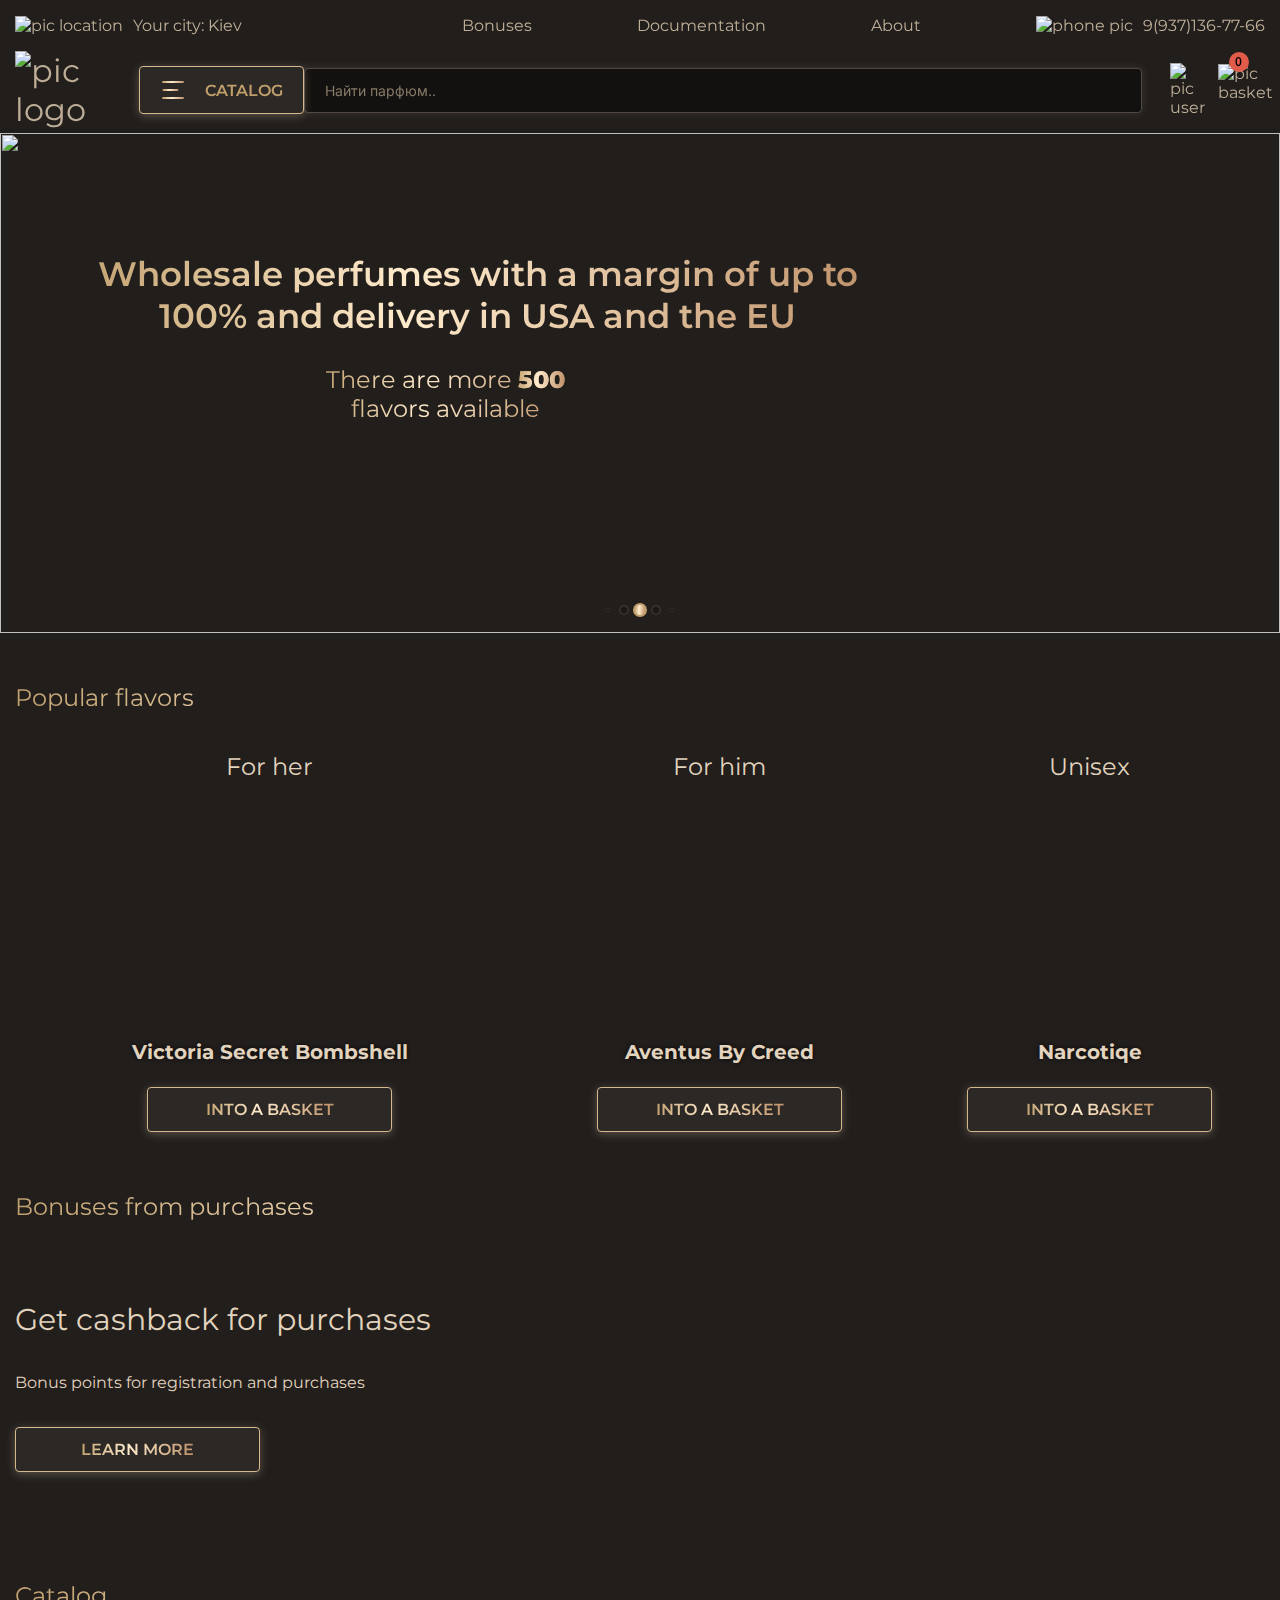
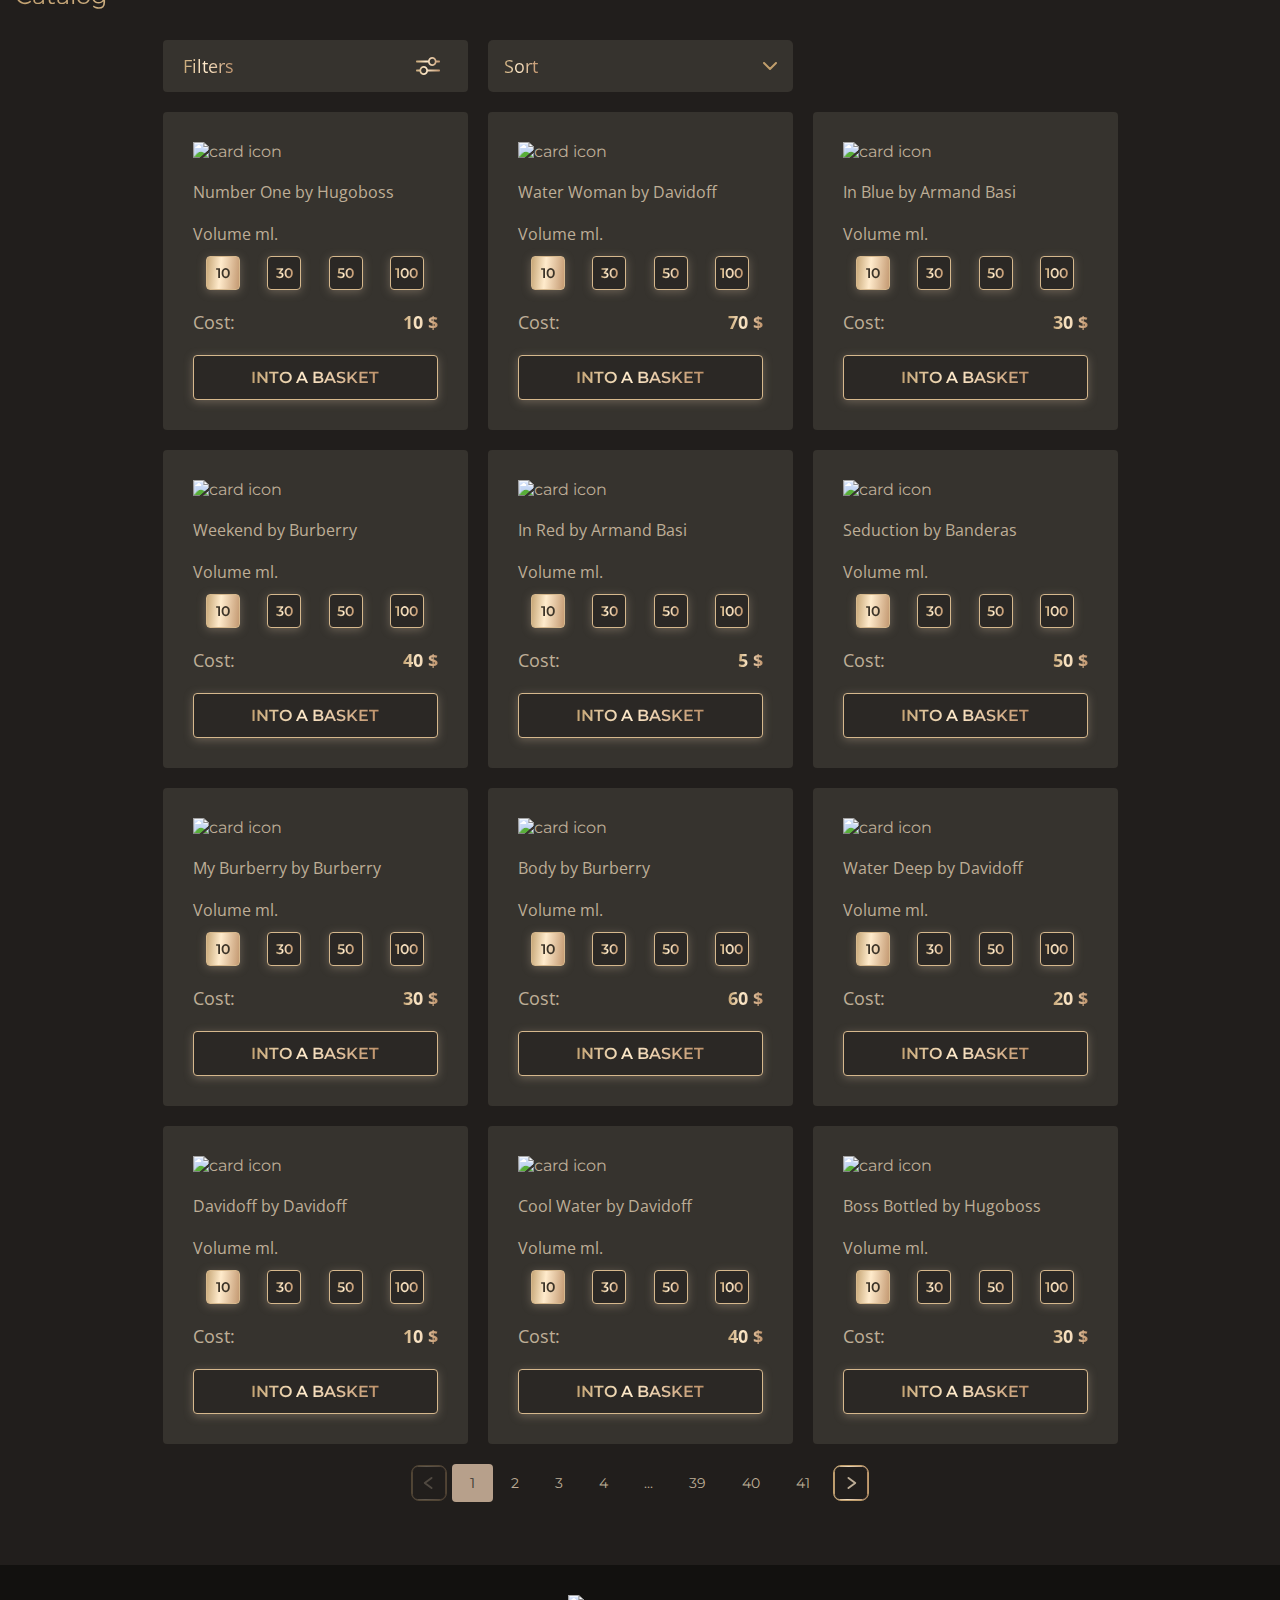
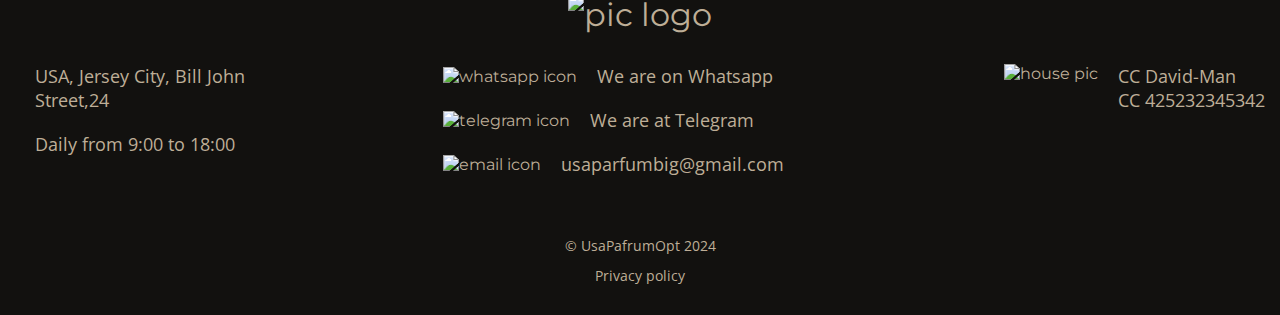
==== index.html @ f2234e5d "Add Files" ====
<!DOCTYPE html>
<html lang="en">

<head>
  <meta charset="UTF-8" />
  <meta http-equiv="X-UA-Compatible" content="IE=edge" />
  <meta name="viewport" content="width=device-width, initial-scale=1.0" />
  <title>Main page</title>
  <link rel="preload"
    href="https://fonts.googleapis.com/css2?family=Montserrat:wght@400;600;700&family=Open+Sans:wght@400;700&display=swap"
    as="style">
  <link rel="preload" href="https://fonts.googleapis.com/css2?family=Inter&display=swap" as="style">

  <link rel="stylesheet" href="./css/main.css" />
  <link rel="stylesheet" href="./css/swiper-bundle.min.css">
  <link rel="stylesheet" href="./css/nouislider.min.css">


</head>

<body>
  <header class="header">
    <div class="container">
      <div class="header__top">
        <div class="header__top-city">
          <img src="./img/icons/mouse-pointer.svg" alt="pic location" class="header__top-city-img">
          <a class="header__top-city" href="#!">
            Your city: Kiev
          </a>
        </div>
        <nav class="nav">
          <ul class="nav__list">
            <li class="nav__list-item">
              <a href="./../bonus-page.html" class="nav__list-link">
                Bonuses
              </a>
            </li>
            <li class="nav__list-item">
              <a href="./../documentation-page.html" class="nav__list-link">
                Documentation
              </a>
            </li>
            <li class="nav__list-item">
              <a href="./../aboutus-page.html" class="nav__list-link">
                About
              </a>
            </li>
          </ul>
        </nav>
        <div class="header__top-phone">
          <img class="header__top-phone-img" src="./img/icons/phone-call.svg" alt="phone pic">
          <a class="header__top-phone-number" href="tel:9(937)136-77-66">
            9(937)136-77-66
          </a>
        </div>
      </div>
      <div class="header__form">

        <button class="mobile-form-btn">
          <img class="mobile-form-btn__img" src="./img/icons/search.svg" alt="">
        </button>
        <div class="header__form-logo">
          <a href="./main-page.html"><img id="headerLogo" class="logo" src="./img/icons/logo.png" alt="pic logo"></a>
        </div>


        <div class="header__form-catalog">

          <button id="btn-catalog" class="header__form-catalog-btn catalog-hover">
            <svg class="header__form-catalog-img" width="24" height="24" viewBox="0 0 24 24" fill="none"
              xmlns="http://www.w3.org/2000/svg">
              <path d="M2 4H22" stroke="url(#paint0_linear_2148_169)" stroke-width="2" stroke-linecap="round" />
              <path d="M2.5 12H16.5" stroke="url(#paint1_linear_2148_169)" stroke-width="2" stroke-linecap="round" />
              <path d="M2 20H22" stroke="url(#paint2_linear_2148_169)" stroke-width="2" stroke-linecap="round" />
              <defs>
                <linearGradient id="paint0_linear_2148_169" x1="1.46399" y1="4.15774" x2="13.8773" y2="14.4721"
                  gradientUnits="userSpaceOnUse">
                  <stop class="stop-color1" stop-color="#C09E6C" />
                  <stop class="stop-color2" offset="0.426246" stop-color="#FFEBCC" />
                  <stop class="stop-color3" offset="1" stop-color="#BF936B" />
                </linearGradient>
                <linearGradient id="paint1_linear_2148_169" x1="2.12479" y1="12.1577" x2="13.1003" y2="18.5415"
                  gradientUnits="userSpaceOnUse">
                  <stop class="stop-color1" stop-color="#C09E6C" />
                  <stop class="stop-color2" offset="0.426246" stop-color="#FFEBCC" />
                  <stop class="stop-color3" offset="1" stop-color="#BF936B" />
                </linearGradient>
                <linearGradient id="paint2_linear_2148_169" x1="1.46399" y1="20.1577" x2="13.8773" y2="30.4721"
                  gradientUnits="userSpaceOnUse">
                  <stop class="stop-color1" stop-color="#C09E6C" />
                  <stop class="stop-color2" offset="0.426246" stop-color="#FFEBCC" />
                  <stop class="stop-color3" offset="1" stop-color="#BF936B" />
                </linearGradient>
              </defs>
            </svg>

            <span class="header__form-catalog-text">
              CATALOG
            </span>
          </button>


          <ul class="header__form-catalog-item">
            <li class="header__form-catalog-list">
              <a class="header__form-catalog-link" href="#!">
                Men's
              </a>
            </li>
            <li class="header__form-catalog-list">
              <a class="header__form-catalog-link" href="#!">
                Female
              </a>
            </li>
            <li class="header__form-catalog-list">
              <a class="header__form-catalog-link" href="#!">
                Unisex
              </a>
            </li>
          </ul>


        </div>

        <div class="header__form-search">
          <form class="form">
            <input class="form-input" type="text" placeholder="Найти парфюм..">
            <button class="form-btn">
              <img class="form-btn__img" src="./img/icons/search.svg" alt="">
            </button>
          </form>
        </div>

        <div class="header__form-block-user">
          <a id="userLogo" href="./registration-page.html">
            <img src="./img/icons/user.svg" alt="pic user" class="header__form-user-img">
          </a>

          <div class="wrapper-basket">
            <a href="./basket-page.html">
              <img src="./img/icons/basket.svg" alt="pic basket" class="header__form-basket-img">
              <span id="countStaff" class="count-basket">0</span>
            </a>

          </div>
          <div class="show-message">The product is added to the cart</div>
        </div>
      </div>
    </div>
  </header>
  <div class="mobile-header__top">

    <div class="mobile-header__top-header">
      <button class="mobile-header__top-close">
        <img src="./img/icons/feedback-x.svg" alt="">
      </button>
      <img class="mobile-header__top-logo" src="./img/icons/mobile-logo.png" alt="">
    </div>

    <ul class="mobile-header__form-catalog">
      <li class="mobile-header__form-catalog-list">
        <a class="mobile-header__form-catalog-link" href="#!">
          Men's
        </a>
      </li>
      <li class="mobile-header__form-catalog-list">
        <a class="mobile-header__form-catalog-link" href="#!">
          Female
        </a>
      </li>
      <li class="mobile-header__form-catalog-list">
        <a class="mobile-header__form-catalog-link" href="#!">
          Unisex
        </a>
      </li>
    </ul>



    <div class="mobile-header__top-city">
      <img src="./img/icons/mouse-pointer.svg" alt="pic location" class="mobile-header__top-city-img">
      <a class="mobile-header__top-city" href="#!">
        Your city: Kiev
      </a>
    </div>

    <div class="mobile-header__top-phone">
      <img class="mobile-header__top-phone-img" src="./img/icons/phone-call.svg" alt="phone pic">
      <a class="mobile-header__top-phone-number" href="tel:9(937)136-77-66">
        9(937)136-77-66
      </a>
    </div>

    <nav class="mobile-nav">
      <ul class="mobile-nav__list">
        <li class="mobile-nav__list-item">
          <a href="./bonus-page.html" class="mobile-nav__list-link">
            Bonuses
          </a>
        </li>
        <li class="mobile-nav__list-item">
          <a href="./documentation-page.html" class="mobile-nav__list-link">
            Documentation
          </a>
        </li>
        <li class="mobile-nav__list-item">
          <a href="./aboutus-page.html" class="mobile-nav__list-link">
            About
          </a>
        </li>
      </ul>
    </nav>

  </div>
  <main>
    <div class="swiper swiper1">
      <div class="swiper-wrapper">
        <div class="swiper-slide">
          <img src="./img/header-slider/1.webp" alt="">
          <h1 class="swiper-title">
            Wholesale perfumes with a margin of up to 100% and delivery in USA and the EU
          </h1>
          <p class="swiper-text">
            There are more <span>500</span> flavors available
          </p>
        </div>
        <div class="swiper-slide">
          <img src="./img/header-slider/2.webp" alt="">
          <h1 class="swiper-title">
            Wholesale perfumes with a margin of up to 100% and delivery in USA and the EU
          </h1>
          <p class="swiper-text">
            There are more <span>500</span> flavors available
          </p>
        </div>
        <div class="swiper-slide">
          <img src="./img/header-slider/5.webp" alt="">
          <h1 class="swiper-title">
            Wholesale perfumes with a margin of up to 100% and delivery in USA and the EU
          </h1>
          <p class="swiper-text">
            There are more <span>500</span> flavors available
          </p>
        </div>
        <div class="swiper-slide">
          <img src="./img/header-slider/4.webp" alt="">
          <h1 class="swiper-title-right">
            Wholesale perfumes with a margin of up to 100% and delivery in USA and the EU
          </h1>
          <p class="swiper-text-right ">
            There are more <span>500</span> flavors available
          </p>
        </div>
        <div class="swiper-slide">
          <img src="./img/header-slider/3.webp" alt="">
          <h1 class="swiper-title-right">
            Wholesale perfumes with a margin of up to 100% and delivery in USA and the EU
          </h1>
          <p class="swiper-text-right ">
            There are more <span>500</span> flavors available
          </p>
        </div>
      </div>

      <div class="swiper-pagination"></div>

    </div>
    <section class="popular">
      <div class="container">
        <div class="popular-title">
          <h2 class="title">Popular flavors</h2>
        </div>
        <div class="popular__block">

          <div class="popular__block-item victoria">
            <div class="popular__block-info">
              <span class="popular__block-info-forwho">
                For her
              </span>
              <p class="popular__block-info-brand">Victoria Secret Bombshell</p>
              <button class="btn popular__block-info-btn">
                <span>into a basket</span>
              </button>
            </div>
          </div>


          <div class="popular__block-item aventus ">
            <div class="popular__block-info">
              <span class="popular__block-info-forwho">
                For him
              </span>
              <p class="popular__block-info-brand">Aventus By Creed</p>
              <button class="btn popular__block-info-btn">
                <span>into a basket</span>
              </button>
            </div>
          </div>


          <div class="popular__block-item narcotiqe">
            <div class="popular__block-info">
              <span class="popular__block-info-forwho">
                Unisex
              </span>
              <p class="popular__block-info-brand">Narcotiqe</p>
              <button class="btn popular__block-info-btn">
                <span>into a basket</span>
              </button>
            </div>
          </div>

        </div>

      </div>
    </section>
    <section class="bonus">
      <div class="container">
        <div class="bonus-title">
          <h2 class="title">Bonuses from purchases</h2>
        </div>
      </div>
      <div class="bonus__block">
        <div class="container">
          <p class="bonus__block-сashback">Get cashback for purchases</p>
          <span class="bonus__block-scores">Bonus points for registration and purchases</span>
          <a href="./bonus-page.html" class="btn bonus__block-btn">
            <span>Learn more</span>
          </a>

        </div>
      </div>
    </section>
    <section class="catalog">
      <div class="container">
        <div class="catalog-title">
          <h2 class="title">
            Catalog
          </h2>
        </div>
        <div class="catalog__settings">

          <div class="catalog__form ">
            <div class="catalog__settings-filter">
              <span>Filters</span>
              <svg width="40" height="40" viewBox="0 0 40 40" fill="none" xmlns="http://www.w3.org/2000/svg">
                <path fill-rule="evenodd" clip-rule="evenodd"
                  d="M24.2857 11C22.2226 11 20.4869 12.5534 20.0874 14.6H8.85714C8.62981 14.6 8.4118 14.6948 8.25105 14.8636C8.09031 15.0324 8 15.2613 8 15.5C8 15.7387 8.09031 15.9676 8.25105 16.1364C8.4118 16.3052 8.62981 16.4 8.85714 16.4H20.0874C20.4869 18.4475 22.2217 20 24.2857 20C26.3497 20 28.0846 18.4475 28.484 16.4H31.1429C31.3702 16.4 31.5882 16.3052 31.7489 16.1364C31.9097 15.9676 32 15.7387 32 15.5C32 15.2613 31.9097 15.0324 31.7489 14.8636C31.5882 14.6948 31.3702 14.6 31.1429 14.6H28.484C28.0846 12.5534 26.3497 11 24.2857 11ZM24.2857 12.8C25.7163 12.8 26.8571 13.9979 26.8571 15.5C26.8571 17.0021 25.7163 18.2 24.2857 18.2C22.8551 18.2 21.7143 17.0021 21.7143 15.5C21.7143 13.9979 22.8551 12.8 24.2857 12.8ZM15.7143 20C13.6511 20 11.9154 21.5534 11.516 23.6H8.85714C8.62981 23.6 8.4118 23.6948 8.25105 23.8636C8.09031 24.0324 8 24.2613 8 24.5C8 24.7387 8.09031 24.9676 8.25105 25.1364C8.4118 25.3052 8.62981 25.4 8.85714 25.4H11.516C11.9154 27.4475 13.6503 29 15.7143 29C17.7783 29 19.5131 27.4475 19.9126 25.4H31.1429C31.3702 25.4 31.5882 25.3052 31.7489 25.1364C31.9097 24.9676 32 24.7387 32 24.5C32 24.2613 31.9097 24.0324 31.7489 23.8636C31.5882 23.6948 31.3702 23.6 31.1429 23.6H19.9126C19.5131 21.5534 17.7783 20 15.7143 20ZM15.7143 21.8C17.1449 21.8 18.2857 22.9979 18.2857 24.5C18.2857 26.0021 17.1449 27.2 15.7143 27.2C14.2837 27.2 13.1429 26.0021 13.1429 24.5C13.1429 22.9979 14.2837 21.8 15.7143 21.8Z"
                  fill="url(#paint0_linear_45_7072)" />
                <defs>
                  <linearGradient id="paint0_linear_45_7072" x1="7.35678" y1="13.8393" x2="32.4601" y2="15.2299"
                    gradientUnits="userSpaceOnUse">
                    <stop class="stop1" stop-color="#C09E6C" />
                    <stop class="stop2" offset="0.426246" stop-color="#FFEBCC" />
                    <stop class="stop3" offset="1" stop-color="#BF936B" />
                  </linearGradient>
                </defs>
              </svg>

            </div>
            <div class="catalog__block none">

              <div class="brend__catalog">

                <div class="brend__catalog-form">

                  <div class="brend__catalog-form-block">
                    <span class="brend__catalog-form-block-title">Brand</span>
                    <svg class="brend__catalog-form-block--img2 " xmlns="http://www.w3.org/2000/svg" width="40"
                      height="40" viewBox="0 0 40 40" fill="none">
                      <path d="M14 17L20 23L26 17" stroke="#BEAE97" stroke-width="2" stroke-linecap="round"
                        stroke-linejoin="round" />
                    </svg>
                  </div>

                  <form class="select2 none" data-state="">
                    <div class="select__title2 " data-default="Option 0">
                      <span class="select__title-span2 ">All brands</span>
                      <svg class="select__title-img2 " xmlns="http://www.w3.org/2000/svg" width="40" height="40"
                        viewBox="0 0 40 40" fill="none">
                        <path d="M14 17L20 23L26 17" stroke="#BEAE97" stroke-width="2" stroke-linecap="round"
                          stroke-linejoin="round" />
                      </svg>
                    </div>
                    <div class="select__content2">

                      <div class="select__content2-search none">
                        <input type="text">

                        <button>
                          <svg xmlns="http://www.w3.org/2000/svg" width="25" height="24" viewBox="0 0 25 24"
                            fill="none">
                            <path
                              d="M11.6557 19C16.074 19 19.6557 15.4183 19.6557 11C19.6557 6.58172 16.074 3 11.6557 3C7.23745 3 3.65573 6.58172 3.65573 11C3.65573 15.4183 7.23745 19 11.6557 19Z"
                              stroke="url(#paint0_linear_2297_8914)" stroke-width="2" stroke-linecap="round"
                              stroke-linejoin="round" />
                            <path d="M21.6557 21L17.3557 16.7" stroke="url(#paint1_linear_2297_8914)" stroke-width="2"
                              stroke-linecap="round" stroke-linejoin="round" />
                            <defs>
                              <linearGradient id="paint0_linear_2297_8914" x1="3.22692" y1="5.52381" x2="19.9849"
                                y2="6.22003" gradientUnits="userSpaceOnUse">
                                <stop stop-color="#C09E6C" />
                                <stop offset="0.426246" stop-color="#FFEBCC" />
                                <stop offset="1" stop-color="#BF936B" />
                              </linearGradient>
                              <linearGradient id="paint1_linear_2297_8914" x1="17.2405" y1="17.3782" x2="21.7442"
                                y2="17.5653" gradientUnits="userSpaceOnUse">
                                <stop stop-color="#C09E6C" />
                                <stop offset="0.426246" stop-color="#FFEBCC" />
                                <stop offset="1" stop-color="#BF936B" />
                              </linearGradient>
                            </defs>
                          </svg>
                        </button>
                      </div>



                      <input id="single2Select" class="select__input2" type="radio" name="allbrands" />
                      <label for="single2Select" class="select__label2">
                        <span>All</span>
                      </label>

                      <input id="single2Select0" class="select__input2" type="radio" name="allbrands" />
                      <label for="single2Select0" class="select__label2">
                        <span>All brands</span>
                      </label>

                      <input id="single2Select1" class="select__input2" type="radio" name="armandbasi" />
                      <label for="single2Select1" class="select__label2"><span>Armand Basi</span></label>


                      <input id="single2Select2" class="select__input2" type="radio" name="banderas" />
                      <label for="single2Select2" class="select__label2"><span>Antonio Banderas</span></label>

                      <input id="single2Select3" class="select__input2" type="radio" name="burberry" />
                      <label for="single2Select3" class="select__label2"><span>Burberry</span></label>

                      <input id="single2Select4" class="select__input2" type="radio" name="davidoff" />
                      <label for="single2Select4" class="select__label2"><span>Davidoff</span></label>

                      <input id="single2Select5" class="select__input2" type="radio" name="hugoboss" />
                      <label for="single2Select5" class="select__label2"><span>Hugoboss</span></label>

                      <input id="single2Select6" class="select__input2" type="radio" name="trussardi" />
                      <label for="single2Select6" class="select__label2"><span>Trussardi</span></label>
                    </div>
                  </form>
                </div>


              </div>

              <div class="cost__catalog">
                <div class="cost__catalog-btn">
                  <span>Cost</span>
                  <svg class="cost__catalog-img" xmlns="http://www.w3.org/2000/svg" width="40" height="40"
                    viewBox="0 0 40 40" fill="none">
                    <path d="M14 17L20 23L26 17" stroke="#BEAE97" stroke-width="2" stroke-linecap="round"
                      stroke-linejoin="round" />
                  </svg>
                </div>

                <form class="cost__catalog-form none">
                  <div id="sliderFilter"></div>
                  <div class="cost__catalog-form-num">
                    <span> 0 $</span>
                    <span>100 $</span>
                  </div>
                </form>

              </div>

              <div class="gender__catalog">
                <div class="gender__catalog-btn">
                  <span>Gender</span>
                  <svg class="gender__catalog-img" xmlns="http://www.w3.org/2000/svg" width="40" height="40"
                    viewBox="0 0 40 40" fill="none">
                    <path d="M14 17L20 23L26 17" stroke="#BEAE97" stroke-width="2" stroke-linecap="round"
                      stroke-linejoin="round" />
                  </svg>
                </div>

                <div class="gender__catalog-choise none">
                  <div class="gender__catalog-block">
                    <label class="gender__catalog-block-label">
                      <input type="checkbox" id="woman" name="gender">
                      <div class="gender-checkbox"></div>
                    </label>
                    <span>Women's (4)</span>
                  </div>
                  <div class="gender__catalog-block">
                    <label class="gender__catalog-block-label">
                      <input type="checkbox" id="man" name="gender">
                      <div class="gender-checkbox"></div>
                    </label>
                    <span>Men's (6)</span>
                  </div>
                  <div class="gender__catalog-block">
                    <label class="gender__catalog-block-label">
                      <input type="checkbox" id="unisex" name="gender">
                      <div class="gender-checkbox"></div>
                    </label>
                    <span>Unisex (10)</span>
                  </div>
                </div>




              </div>


              <div class="note__catalog">

                <div class="note__catalog-form">

                  <div class="note__catalog-form-block">
                    <span class="note__catalog-form-block-title">Notes</span>
                    <svg class="note__catalog-form-block--img2 " xmlns="http://www.w3.org/2000/svg" width="40"
                      height="40" viewBox="0 0 40 40" fill="none">
                      <path d="M14 17L20 23L26 17" stroke="#BEAE97" stroke-width="2" stroke-linecap="round"
                        stroke-linejoin="round" />
                    </svg>
                  </div>

                  <form class="select3 none" data-state="">
                    <div class="select__title3 " data-default="Option 0">
                      <span class="select__title-span3 ">All Notes</span>
                      <svg class="select__title-img3 " xmlns="http://www.w3.org/2000/svg" width="40" height="40"
                        viewBox="0 0 40 40" fill="none">
                        <path d="M14 17L20 23L26 17" stroke="#BEAE97" stroke-width="2" stroke-linecap="round"
                          stroke-linejoin="round" />
                      </svg>
                    </div>
                    <div class="select__content3">

                      <div class="select__content3-search none">
                        <input type="text">

                        <button>
                          <svg xmlns="http://www.w3.org/2000/svg" width="25" height="24" viewBox="0 0 25 24"
                            fill="none">
                            <path
                              d="M11.6557 19C16.074 19 19.6557 15.4183 19.6557 11C19.6557 6.58172 16.074 3 11.6557 3C7.23745 3 3.65573 6.58172 3.65573 11C3.65573 15.4183 7.23745 19 11.6557 19Z"
                              stroke="url(#paint0_linear_2297_8914)" stroke-width="2" stroke-linecap="round"
                              stroke-linejoin="round" />
                            <path d="M21.6557 21L17.3557 16.7" stroke="url(#paint1_linear_2297_8914)" stroke-width="2"
                              stroke-linecap="round" stroke-linejoin="round" />
                            <defs>
                              <linearGradient id="paint0_linear_2297_8914" x1="3.22692" y1="5.52381" x2="19.9849"
                                y2="6.22003" gradientUnits="userSpaceOnUse">
                                <stop stop-color="#C09E6C" />
                                <stop offset="0.426246" stop-color="#FFEBCC" />
                                <stop offset="1" stop-color="#BF936B" />
                              </linearGradient>
                              <linearGradient id="paint1_linear_2297_8914" x1="17.2405" y1="17.3782" x2="21.7442"
                                y2="17.5653" gradientUnits="userSpaceOnUse">
                                <stop stop-color="#C09E6C" />
                                <stop offset="0.426246" stop-color="#FFEBCC" />
                                <stop offset="1" stop-color="#BF936B" />
                              </linearGradient>
                            </defs>
                          </svg>
                        </button>
                      </div>



                      <input id="single3Select" class="select__input3" type="radio" name="allnotes" />
                      <label for="single3Select" class="select__label3">
                        <span>All notes</span>
                      </label>

                      <input id="single3Select0" class="select__input3" type="radio" name="allnotes" />
                      <label for="single3Select0" class="select__label3">
                        <span>All notes</span>
                      </label>

                      <input id="single3Select1" class="select__input3" type="radio" name="woman" />
                      <label for="single3Select1" class="select__label3"><span>Woman</span></label>


                      <input id="single3Select2" class="select__input3" type="radio" name="flowers" />
                      <label for="single3Select2" class="select__label3"><span>Flowers</span></label>

                      <input id="single3Select3" class="select__input3" type="radio" name="water" />
                      <label for="single3Select3" class="select__label3"><span>Water</span></label>

                      <input id="single3Select4" class="select__input3" type="radio" name="land" />
                      <label for="single3Select4" class="select__label3"><span>Land</span></label>

                      <input id="single3Select5" class="select__input3" type="radio" name="fruits" />
                      <label for="single3Select5" class="select__label3"><span>Fruits</span></label>
                    </div>
                  </form>
                </div>


              </div>


              <button id="resetBtn" class="catalog__btn-close">
                <span>Reset</span>
                <svg xmlns="http://www.w3.org/2000/svg" width="40" height="40" viewBox="0 0 40 40" fill="none">
                  <path d="M26 14L14 26" stroke="#776C5B" stroke-width="2" stroke-linecap="round"
                    stroke-linejoin="round" />
                  <path d="M14 14L26 26" stroke="#776C5B" stroke-width="2" stroke-linecap="round"
                    stroke-linejoin="round" />
                </svg>
              </button>

            </div>

          </div>


          <div class="select__form">
            <form class="select" data-state="">
              <div class="select__title " data-default="Option 0">
                <span class="select__title-span ">Sort</span>
                <svg class="select__title-img " width="14" height="8" viewBox="0 0 14 8" fill="none"
                  xmlns="http://www.w3.org/2000/svg">
                  <path d="M1 1L7 7L13 1" stroke="#BEAE97" stroke-width="2" stroke-linecap="round"
                    stroke-linejoin="round" />
                </svg>
              </div>
              <div class="select__content">
                <input id="singleSelect0" class="select__input" type="radio" name="singleSelect" />
                <label for="singleSelect0" class="select__label">
                  <span>By popularity</span>
                </label>

                <input id="singleSelect1" class="select__input" type="radio" name="popular" />
                <label for="singleSelect1" class="select__label"><span>By popularity</span></label>


                <input id="singleSelect2" class="select__input" type="radio" name="raiting" />
                <label for="singleSelect2" class="select__label"><span>By rating</span></label>

                <input id="singleSelect3" class="select__input" type="radio" name="fromlast" />
                <label for="singleSelect3" class="select__label"><span>Sorting from the last one</span></label>

                <input id="singleSelect4" class="select__input" type="radio" name="descending" />
                <label for="singleSelect4" class="select__label"><span>Price in descending order</span></label>

                <input id="singleSelect5" class="select__input" type="radio" name="ascending" />
                <label for="singleSelect5" class="select__label"><span>Price is in ascending order</span></label>


              </div>
            </form>
          </div>

          <div class="setting-hid" style="width: 305px;"></div>

        </div>

        <div class="catalog__card ">

        </div>

        <div class="catalog__pagination ">

          <a href="#!" class="catalog__pagination-arrow arrow-left">
            <svg class="catalog__pagination-arrow-left" xmlns="http://www.w3.org/2000/svg" width="36" height="36"
              viewBox="0 0 36 36" fill="none">
              <rect x="0.5" y="0.5" width="35" height="35" rx="5.5" fill="#211E1C" />
              <rect x="0.5" y="0.5" width="35" height="35" rx="5.5" stroke="url(#paint0_linear_13_4356)" />
              <path d="M20.7 12.6L13.5 18L20.7 23.4" stroke="#BEAE97" stroke-width="2" stroke-linecap="round"
                stroke-linejoin="round" />
              <defs>
                <linearGradient id="paint0_linear_13_4356" x1="-0.964824" y1="5.67857" x2="36.7406" y2="7.24506"
                  gradientUnits="userSpaceOnUse">
                  <stop stop-color="#C09E6C" />
                  <stop offset="0.426246" stop-color="#FFEBCC" />
                  <stop offset="1" stop-color="#BF936B" />
                </linearGradient>
              </defs>
            </svg>
          </a>

          <a class="catalog__pagination-link pagination-arrow-active" href="#!"> <span>1</span></a>
          <a class="catalog__pagination-link" href="#!"> <span>2</span></a>
          <a class="catalog__pagination-link" href="#!"> <span>3</span></a>
          <a class="catalog__pagination-link hid-pag" href="#!"> <span>4</span></a>
          <a class="catalog__pagination-link" href="#!"> <span>...</span></a>
          <a class="catalog__pagination-link" href="#!"> <span>39</span></a>
          <a class="catalog__pagination-link hid-pag" href="#!"> <span>40</span></a>
          <a class="catalog__pagination-link hid-pag" href="#!"> <span>41</span></a>

          <a href="#!" class="catalog__pagination-arrow arrow-right">
            <svg class="catalog__pagination-arrow-right" xmlns="http://www.w3.org/2000/svg" width="36" height="36"
              viewBox="0 0 36 36" fill="none">
              <rect x="0.5" y="0.5" width="35" height="35" rx="5.5" fill="#211E1C" />
              <rect x="0.5" y="0.5" width="35" height="35" rx="5.5" stroke="url(#paint0_linear_13_4346)" />
              <path d="M15.3 12.6L22.5 18L15.3 23.4" stroke="#BEAE97" stroke-width="2" stroke-linecap="round"
                stroke-linejoin="round" />
              <defs>
                <linearGradient id="paint0_linear_13_4346" x1="-0.964824" y1="5.67857" x2="36.7406" y2="7.24506"
                  gradientUnits="userSpaceOnUse">
                  <stop stop-color="#C09E6C" />
                  <stop offset="0.426246" stop-color="#FFEBCC" />
                  <stop offset="1" stop-color="#BF936B" />
                </linearGradient>
              </defs>
            </svg>

          </a>


        </div>

      </div>
    </section>
  </main>
  <footer class="footer">
    <div class="container">
      <div class="footer__logo">
        <img class="logo" src="./img/icons/logo.png" alt="pic logo">
      </div>

      <div class="footer__inner">
        <div class="footer__info">
          <div class="footer__info-address">
            <img src="./img/icons/location.svg" alt="" class="footer__info-address-img">
            <span class="footer__info-address-text">
              USA, Jersey City, Bill John Street,24 <br>
            </span>
          </div>
          <div class="footer__info-schedule">
            <img src="./img/icons/schedule.svg" alt="" class="footer__info-schedule-img">
            <span class="footer__info-schedule-text">Daily from 9:00 to 18:00</span>
          </div>
        </div>

        <ul class="footer__social">
          <li class="footer__social-item">
            <img src="./img/icons/whatsapp.svg" alt="whatsapp icon" class="footer__social-item-img">
            <a class="footer__social-item-link" href="#!">We are on Whatsapp</a>
          </li>

          <li class="footer__social-item">
            <img src="./img/icons/telegram.svg" alt="telegram icon" class="footer__social-item-img">
            <a class="footer__social-item-link" href="#!">We are at Telegram</a>
          </li>


          <li class="footer__social-item">
            <img src="./img/icons/email.svg" alt="email icon" class="footer__social-item-img">
            <a href="mailto:parfumpomotivam@gmail.com" class="footer__social-item-link">usaparfumbig@gmail.com</a>
          </li>

        </ul>

        <div class="footer__shop">
          <img src="./img/icons/house.svg" alt="house pic" class="footer__shop-img">
          <div class="footer__shop-info">
            <span class="footer__shop-info-text">CC David-Man</span>
            <span class="footer__shop-info-text">СС 425232345342</span>
          </div>
        </div>
      </div>

      <div class="footer__privacy">
        <span class="footer__privacy-text">© UsaPafrumOpt 2024</span>
        <a class="footer__privacy-text" href="#!">Privacy policy</a>
      </div>

    </div>
  </footer>
  <div class="overlay"></div>
  <script type="module" src="./js/modules/swiper.js"></script>
  <script type="module" src="./js/modules/userOnline.js"></script>
  <script type="module" src="./js/modules/catalog-hover.js"></script>
  <script type="module" src="./js/modules/random-cards.js"></script>
  <script type="module" src="./js/modules/filter.js"></script>
  <script type="module" src="./js/modules/filter-brand-common.js"></script>
  <script type="module" src="./js/modules/filter-brend.js"></script>
  <script type="module" src="./js/modules/filter-note-common.js"></script>
  <script type="module" src="./js/modules/filter-note.js"></script>
  <script type="module" src="./js/modules/select.js"></script>
  <script type="module" src="./js/modules/gender-catalog.js"></script>
  <script type="module" src="./js/modules/cost-catalog.js"></script>
  <script type="module" src="./js/modules/count-basket.js"></script>

</body>

</html>
---- css/main.css ----
@charset "UTF-8";
/* Base */
/* Reset and base styles  */
@import url("https://fonts.googleapis.com/css2?family=Montserrat:wght@400;600;700&family=Open+Sans:wght@400;700&display=swap");
@import url("https://fonts.googleapis.com/css2?family=Inter&display=swap");


* {
  padding: 0px;
  margin: 0px;
  border: none;
}

*,
*::before,
*::after {
  box-sizing: border-box;
}

/* Links */
a,
a:link,
a:visited {
  text-decoration: none;
}

a:hover {
  text-decoration: none;
}

/* Common */
aside,
nav,
footer,
header,
section,
main {
  display: block;
}

h1,
h2,
h3,
h4,
h5,
h6,
p {
  font-size: inherit;
  font-weight: inherit;
}

ul,
ul li {
  list-style: none;
}

img {
  vertical-align: top;
}

img,
svg {
  height: auto;
}

address {
  font-style: normal;
}

/* Form */
input,
textarea,
button,
select {
  font-family: inherit;
  font-size: inherit;
  color: inherit;
  background-color: transparent;
}

input::-ms-clear {
  display: none;
}

button,
input[type=submit] {
  display: inline-block;
  box-shadow: none;
  background-color: transparent;
  background: none;
  cursor: pointer;
}

input:focus,
input:active,
button:focus,
button:active {
  outline: none;
}

button::-moz-focus-inner {
  padding: 0;
  border: 0;
}

label {
  cursor: pointer;
}

legend {
  display: block;
}

:root {
  --container-width: 1310px;
  --container-padding: 15px;
  --font-main: "Montserrat", sans-serif;
  --font-accent: "Open Sans", serif;
  --page-bg: #211E1C;
  --text-color: #BEAE97;
  --accent: #E1D3BD;
  --card-bg: #36332E;
  --laptop-size: 1199px;
  --tablet-size: 959px;
  --mobile-size: 599px;
}

.dark {
  --page-bg: #252526;
}

html {
  scroll-behavior: smooth;
}

body {
  background-color: var(--page-bg);
  color: var(--text-color);
  font-family: var(--font-main);
}

a {
  color: var(--text-color);
}

.title {
  font-family: var(--font-main);
  font-size: 24px;
  font-weight: 400;
  line-height: normal;
  background: linear-gradient(92deg, #C09E6C -1.94%, #FFEBCC 40.99%, #BF936B 98.79%);
  background-clip: text;
  -webkit-background-clip: text;
  -webkit-text-fill-color: transparent;
}

@media screen and (max-width: 480px) {
  .title {
    font-size: 22px;
    text-align: center;
  }
}

.title-page {
  font-family: var(--font-main);
  font-size: 30px;
  font-style: normal;
  font-weight: 400;
  line-height: normal;
  background: linear-gradient(92deg, #C09E6C -1.94%, #FFEBCC 40.99%, #BF936B 98.79%);
  background-clip: text;
  -webkit-background-clip: text;
  -webkit-text-fill-color: transparent;
}

@media screen and (max-width: 480px) {
  .title-page {
    font-size: 22px;
  }
}

.block__title {
  margin-bottom: 10px;
  margin-top: 50px;
}

@media screen and (max-width: 1024px) {
  .block__title {
    margin-top: 30px;
  }
}

.breadcrumbs {
  color: var(---text-color);
  font-size: 14px;
  line-height: normal;
  margin-bottom: 23px;
}

@media screen and (max-width: 480px) {
  .breadcrumbs {
    font-size: 12px;
  }
}

@media screen and (max-width: 768px) {
  .breadcrumbs {
    margin-bottom: 20px;
  }
}

@media screen and (max-width: 480px) {
  .breadcrumbs {
    margin-bottom: 30px;
  }
}

.container-breadcrumbs {
  margin-top: 132px !important;
  width: 100%;
}

@media screen and (max-width: 700px) {
  .container-breadcrumbs {
    margin-top: 80px !important;
  }
}

.breadcrumbs-current {
  color: #7A7364;
}

.breadcrumbs-slash {
  padding-right: 10px;
  padding-left: 10px;
}

.btn {
  display: flex;
  padding: 12px 20px;
  justify-content: center;
  align-items: center;
  gap: 10px;
  width: 245px;
  border-radius: 4px;
  border: 1px solid #D6B88D;
  background: #2B2825;
  box-shadow: 0px 2px 10px 0px rgba(184, 164, 142, 0.4);
  position: relative;
  z-index: 999;
  transition: all 0.5s ease-in;
}

.btn::before {
  content: "";
  display: block;
  opacity: 0;
  position: absolute;
  top: 0;
  left: 0;
  width: 100%;
  height: 100%;
  background: linear-gradient(95deg, #C09E6C -5.68%, #FFEBCC 41.36%, #BF936B 104.69%);
  transition: opacity 0.5s ease-in-out;
  z-index: -1000;
}

.btn:hover::before {
  transition: opacity 0.5s ease-in-out;
  opacity: 1;
}

.btn span {
  text-align: center;
  font-size: 16px;
  font-weight: 600 !important;
  text-transform: uppercase;
  background: var(--gradient, linear-gradient(92deg, #C09E6C -1.94%, #FFEBCC 40.99%, #BF936B 98.79%));
  background-clip: text;
  -webkit-background-clip: text;
  -webkit-text-fill-color: transparent;
}

.btn:hover span {
  transition: opacity 0.5s ease-in-out;
  background: #3C3428;
  background-clip: text;
  -webkit-background-clip: text;
  -webkit-text-fill-color: transparent;
}

.rotate180 {
  transform: rotate(180deg);
}

.overlay {
  position: fixed;
  z-index: 1001 !important;
  top: 0;
  left: 0;
  right: 0;
  bottom: 0;
  width: 100%;
  height: 100%;
  background-color: #000000;
  opacity: 0;
  pointer-events: none;
}

.overlay-active {
  opacity: 0.5;
  pointer-events: all;
}

.overlay-card {
  position: fixed;
  z-index: 999 !important;
  top: 0;
  left: 0;
  right: 0;
  bottom: 0;
  width: 100%;
  height: 100%;
  background-color: #000000;
  opacity: 0;
  pointer-events: none;
}

.overlay-card-active {
  opacity: 0.5;
  pointer-events: all;
}

.overlay-reg {
  position: fixed;
  z-index: 999 !important;
  top: 0;
  left: 0;
  right: 0;
  bottom: 0;
  width: 100%;
  height: 100%;
  background-color: #000000;
  opacity: 0;
  pointer-events: none;
}

.overlay-reg-active {
  opacity: 0.5;
  pointer-events: all;
}

.account-active {
  background-color: #37332F;
  border-radius: 4px;
}

.none {
  display: none !important;
}

.visually-hidden {
  position: absolute;
  width: 1px;
  height: 1px;
  margin: -1px;
  border: 0;
  padding: 0;
  white-space: nowrap;
  clip-path: inset(100%);
  clip: rect(0 0 0 0);
  overflow: hidden;
}

.no-scroll {
  overflow-y: hidden;
}

.container {
  padding: 0 var(--container-padding);
  max-width: var(--container-width);
  margin: 0 auto;
}

html,
body {
  min-height: 100vh;
  display: flex;
  flex-direction: column;
}

.footer {
  margin-top: auto;
}

/* Blocks */
.aboutus {
  padding: 0px 0 50px;
  color: var(---text-color);
  font-family: var(--font-main);
  font-size: 18px;
  font-weight: 400;
}

.aboutus__info {
  line-height: 140%;
  margin-bottom: 50px;
  max-width: 1060px;
}

.aboutus__descrnote {
  position: relative;
}

.aboutus__descrnote::before {
  content: "";
  position: absolute;
  top: 20%;
  right: 39%;
  width: 200px;
  height: 200px;
  background-image: url("./../img/aboutus/1.png");
}

.aboutus__descrnote::after {
  content: "";
  position: absolute;
  bottom: -3%;
  right: 0%;
  width: 400px;
  height: 400px;
  background-image: url("./../img/aboutus/2.png");
}

.aboutus__descrnote-text {
  margin-bottom: 35px;
}

.aboutus__descrnote-item {
  display: flex;
  flex-direction: column;
  gap: 20px;
  margin-bottom: 50px;
}

.aboutus__descrnote-block {
  display: flex;
  align-items: center;
  gap: 20px;
}

.aboutus__descrnote-block-dot {
  width: 14px;
  height: 14px;
  border-radius: 4px;
  background: linear-gradient(92deg, #C09E6C -1.94%, #FFEBCC 40.99%, #BF936B 98.79%);
}

@media screen and (max-width: 345px) {
  .aboutus__descrnote-block-dot {
    display: none;
  }
}

.aboutus__descrnote-block-text {
  display: block;
  max-width: 527px;
}

@media screen and (max-width: 768px) {
  .aboutus__descrnote-block-text {
    width: 475px;
  }
}

@media screen and (max-width: 480px) {
  .aboutus__descrnote-block-text {
    width: 406px;
  }
}

@media screen and (max-width: 425px) {
  .aboutus__descrnote-block-text {
    width: 315px;
  }
}

.aboutus__goal {
  max-width: 1060px;
}

.account {
  padding: 23px 0 50px;
}

.account__inner {
  display: flex;
  justify-content: space-between;
  position: relative;
}

@media screen and (max-width: 975px) {
  .account__inner {
    flex-direction: column;
    gap: 40px;
  }
}

.account__authorization,
.account__registration {
  max-width: 522px;
  width: 100%;
}

@media screen and (max-width: 1024px) {

  .account__authorization,
  .account__registration {
    max-width: 460px;
  }
}

@media screen and (max-width: 975px) {

  .account__authorization,
  .account__registration {
    max-width: 100%;
  }
}

.account__authorization-enter,
.account__registration-enter {
  margin-bottom: 30px;
}

.account__authorization-form-email,
.account__registration-form-email,
.account__registration-form-pass {
  display: block;
  margin-bottom: 20px;
}

.account__authorization-form-pass {
  display: block;
}

.account__authorization-form-email span,
.account__authorization-form-pass span,
.account__registration-form-email span,
.account__registration-form-pass span {
  display: block;
  color: var(--text-color);
  font-family: var(--font-main);
  font-size: 16px;
  font-style: normal;
  font-weight: 400;
  line-height: normal;
  margin-bottom: 4px;
}

.account__authorization-form-pass span {
  color: #CFC3B2;
}

.account__authorization-form-email input,
.account__authorization-form-pass input,
.account__registration-form-email input,
.account__registration-form-pass input {
  max-width: 460px;
  width: 100%;
  height: 54px;
  padding: 16px 14px;
  border-radius: 4px;
  border: 1px solid #565147;
  color: var(--text-color);
  font-family: var(--font-main);
  font-size: 18px;
  font-style: normal;
  font-weight: 400;
  line-height: normal;
}

@media screen and (max-width: 975px) {

  .account__authorization-form-email input,
  .account__authorization-form-pass input,
  .account__registration-form-email input,
  .account__registration-form-pass input {
    max-width: unset;
  }
}

.account__authorization-form-pass input {
  margin-bottom: 30px;
}

.account__authorization-form-notrobot,
.account__registration-form-notrobot {
  max-width: 340px;
  width: 100%;
  padding: 40px;
  margin-bottom: 30px;
  display: flex;
  align-items: center;
  gap: 10px;
  background: var(--card-bg);
}

.notrobot-checkbox {
  width: 24px;
  height: 24px;
  background-color: #1C1C1C;
  order: -1;
  border: 1px solid #C09E6C;
  border-radius: 5px;
  position: relative;
}

.account__authorization-form-notrobot input,
.account__registration-form-notrobot input {
  display: none;
}

.account__authorization-form-notrobot-label input:checked+div::after,
.account__registration-form-notrobot-label input:checked+div::after {
  display: block;
}

.account__authorization-form-notrobot-label,
.account__registration-form-notrobot-label {
  display: flex;
  align-items: center;
}

.notrobot-checkbox::after {
  content: "✔";
  display: none;
  position: absolute;
  text-align: center;
  width: 100%;
  height: 100%;
  background: linear-gradient(95deg, #C09E6C -5.68%, #FFEBCC 41.36%, #BF936B 104.69%);
  border-radius: 4px;
  color: black;
}

.account__authorization-form-rememberme input,
.account__registration-form-rememberme input {
  display: none;
}

.account__authorization-form-rememberme,
.account__registration-form-rememberme {
  display: flex;
  align-items: center;
  gap: 10px;
  margin-bottom: 30px;
}

.account__authorization-btn {
  margin-bottom: 30px;
}

@media screen and (max-width: 480px) {
  .account__authorization-btn {
    width: 100%;
  }
}

@media screen and (max-width: 480px) {
  .account__registration-btn {
    width: 100%;
  }
}

.account__registration-scores {
  color: var(--text-color);
  font-family: var(--font-main);
  font-size: 16px;
  margin-bottom: 20px;
}

.account__registration-block {
  margin-bottom: 20px;
}

.account__registration-block-name {
  margin-bottom: 17px;
}

.account__registration-gender {
  display: flex;
  gap: 20px;
}

.woman-checkbox,
.man-checkbox {
  width: 24px;
  height: 24px;
  background-color: #1C1C1C;
  order: -1;
  border: 1px solid #C09E6C;
  border-radius: 50%;
  position: relative;
}

.woman-checkbox::after,
.man-checkbox::after {
  content: "";
  display: none;
  position: absolute;
  text-align: center;
  width: 24px;
  height: 24px;
  background-image: url("./../../img/icons/elipse-dot.svg");
  top: 50%;
  left: 50%;
  transform: translate(-50%, -50%);
  border-radius: 50%;
  color: black;
}

.account__registration-gender-woman,
.account__registration-gender-man {
  display: flex;
  align-items: center;
  gap: 10px;
}

.account__registration-gender-woman input,
.account__registration-gender-man input {
  display: none;
}

.account__registration-gender-woman-label input:checked+div::after,
.account__registration-gender-man-label input:checked+div::after {
  display: block;
}

.account__registration-gender-woman-label,
.account__registration-gender-man-label {
  display: flex;
  align-items: center;
}

.module-reg {
  padding: 62px 70px;
  position: fixed;
  top: 30%;
  right: 0;
  left: 0;
  bottom: 0;
  width: 565px;
  height: 250px;
  margin: 0 auto;
  display: flex;
  flex-direction: column;
  align-items: center;
  background-color: #36332E;
  z-index: 1000;
  border-radius: 8px;
}

@media screen and (max-width: 768px) {
  .module-reg {
    max-width: 577px;
  }
}

@media screen and (max-width: 700px) {
  .module-reg {
    max-width: 477px;
  }
}

@media screen and (max-width: 565px) {
  .module-reg {
    max-width: 400px;
    height: 254px;
  }
}

@media screen and (max-width: 480px) {
  .module-reg {
    max-width: 320px;
    height: 231px;
    padding: 39px 58px;
  }
}

@media screen and (max-width: 345px) {
  .module-reg {
    max-width: 285px;
    height: 231px;
    padding: 41px 42px;
  }
}

.module-reg-text {
  margin-bottom: 50px;
  font-family: var(--font-main);
  font-weight: 700;
  font-size: 24px;
  line-height: 31.2px;
  background: var(--gradient, linear-gradient(92deg, #C09E6C -1.94%, #FFEBCC 40.99%, #BF936B 98.79%));
  background-clip: text;
  -webkit-background-clip: text;
  -webkit-text-fill-color: transparent;
  width: 425px;
}

@media screen and (max-width: 565px) {
  .module-reg-text {
    font-size: 18px;
    text-align: center;
  }
}

@media screen and (max-width: 480px) {
  .module-reg-text {
    width: 100%;
    margin-bottom: 25px;
  }
}

.module-reg button {
  width: 250px;
}

.module-reg-active {
  display: none;
}

.basket__card-inner {
  display: flex;
  align-items: center;
  gap: 45px;
  padding: 20px 0;
}

@media screen and (max-width: 565px) {
  .basket__card-inner {
    gap: 20px;
  }
}

@media screen and (max-width: 480px) {
  .basket__card-inner {
    gap: 10px;
  }
}

.basket__card-img {
  width: 80px;
  height: 80px;
  object-fit: cover;
}

@media screen and (max-width: 345px) {
  .basket__card-checkbox {
    display: none;
  }
}

.basket__card-checkbox input {
  display: none;
}

.basket__card-checkbox-label input:checked+div::after {
  display: block;
}

.basket-card-checkbox {
  width: 24px;
  height: 24px;
  background-color: #1C1C1C;
  order: -1;
  border: 1px solid #C09E6C;
  border-radius: 5px;
  position: relative;
}

@media screen and (max-width: 480px) {
  .basket-card-checkbox {
    width: 14px;
    height: 14px;
  }
}

.basket-card-checkbox::after {
  content: "✔";
  display: none;
  position: absolute;
  text-align: center;
  width: 100%;
  height: 100%;
  background: linear-gradient(95deg, #C09E6C -5.68%, #FFEBCC 41.36%, #BF936B 104.69%);
  border-radius: 4px;
  color: black;
}

.basket__card-info {
  display: flex;
  flex-direction: column;
  gap: 30px;
  width: 454px;
}

@media screen and (max-width: 480px) {
  .basket__card-info {
    font-size: 14px;
    gap: 6px;
  }
}

@media screen and (max-width: 425px) {
  .basket__card-info {
    font-size: 10px;
  }
}

.basket__card-info-btn {
  display: flex;
  align-items: center;
  gap: 6px;
  margin-right: auto;
}

.basket__card-price {
  width: 73px;
  text-align: center;
}

@media screen and (max-width: 425px) {
  .basket__card-price {
    font-size: 10px;
  }
}

.basket {
  padding-bottom: 50px;
}

.basket__inner {
  width: 100%;
  max-width: 955px;
}

.basket__scores {
  display: flex;
  max-width: 955px;
  width: 100%;
  padding: 30px;
  flex-direction: column;
  align-items: flex-start;
  gap: 20px;
  border-radius: 4px;
  background: var(--card-bg);
  box-shadow: 0px 0px 10px 0px rgba(160, 149, 133, 0.2);
  margin-bottom: 40px;
}

@media screen and (max-width: 480px) {
  .basket__scores {
    padding: 10px;
  }
}

.basket__scores-info {
  display: flex;
  align-items: center;
  gap: 20px;
}

@media screen and (max-width: 480px) {
  .basket__scores-info {
    gap: 10px;
  }
}

.basket__card-block {
  display: flex;
  flex-direction: column;
  gap: 20px;
  margin-bottom: 50px;
}

.basket__current-block {
  max-width: 630px;
  width: 100%;
  display: flex;
  padding: 30px;
  flex-direction: column;
  gap: 30px;
  border-radius: 4px;
  background: #36332E;
}

@media screen and (max-width: 480px) {
  .basket__current-block {
    padding: 10px;
  }
}

.basket__current-delivery,
.basket__current-discount,
.basket__current-сashback {
  display: flex;
  gap: 80px;
  padding: 10px 0;
  border-bottom: 1px solid #211E1C;
}

@media screen and (max-width: 480px) {

  .basket__current-delivery,
  .basket__current-discount,
  .basket__current-сashback {
    gap: 40px;
  }
}

.basket__current-num {
  font-family: var(--font-main);
  font-size: 24px;
  font-weight: 400;
  line-height: normal;
  background: linear-gradient(92deg, #C09E6C -1.94%, #FFEBCC 40.99%, #BF936B 98.79%);
  background-clip: text;
  -webkit-background-clip: text;
  -webkit-text-fill-color: transparent;
}

@media screen and (max-width: 480px) {
  .basket__current-num {
    font-size: 22px;
  }
}

.basket__current-sum {
  color: var(--text-color);
  font-family: var(--font-accent);
  font-size: 20px;
  font-weight: 700;
  line-height: 140%;
}

.basket__current-delivery-text,
.basket__current-discount-text,
.basket__current-сashback-text {
  width: 72px;
}

.basket__current-delivery-post,
.basket__current-discount-scores,
.basket__current-сashback-scores {
  max-width: 419px;
  width: 100%;
}

.basket__current-info {
  margin: 0 auto;
  display: flex;
  gap: 30px;
}

@media screen and (max-width: 345px) {
  .basket__current-info {
    gap: 5px;
  }
}

.basket__current-forpayment {
  margin: 0 auto;
}

.basket__current-forpayment-text {
  font-family: var(--font-main);
  font-size: 24px;
  font-style: normal;
  font-weight: 400;
  line-height: normal;
  background: linear-gradient(92deg, #C09E6C -1.94%, #FFEBCC 40.99%, #BF936B 98.79%);
  background-clip: text;
  -webkit-background-clip: text;
  -webkit-text-fill-color: transparent;
}

@media screen and (max-width: 480px) {
  .basket__current-forpayment-text {
    font-size: 22px;
  }
}

.basket__current-forpayment-sum {
  color: var(--text-color);
  font-family: var(--font-accent);
  font-size: 20px;
  font-style: normal;
  font-weight: 700;
  line-height: 140%;
}

.basket__current-btn {
  margin: 0 auto;
}

@media screen and (max-width: 480px) {
  .basket__current-btn {
    width: 100%;
  }
}

.basket__empty {
  font-size: 20px;
}

.module-order {
  padding: 62px 70px;
  position: fixed;
  top: 30%;
  right: 0;
  left: 0;
  bottom: 0;
  max-width: 677px;
  width: 100%;
  height: 281px;
  margin: 0 auto;
  display: flex;
  flex-direction: column;
  align-items: center;
  gap: 20px;
  background-color: #36332E;
  z-index: 1000;
  border-radius: 8px;
}

@media screen and (max-width: 768px) {
  .module-order {
    max-width: 577px;
  }
}

@media screen and (max-width: 700px) {
  .module-order {
    max-width: 477px;
  }
}

@media screen and (max-width: 565px) {
  .module-order {
    max-width: 400px;
    height: 254px;
  }
}

@media screen and (max-width: 480px) {
  .module-order {
    max-width: 320px;
    height: 252px;
  }
}

@media screen and (max-width: 425px) {
  .module-order {
    max-width: 300px;
    height: 206px;
    padding: 35px 70px;
  }
}

.module-order-text {
  margin-bottom: 50px;
  font-family: var(--font-main);
  font-weight: 700;
  font-size: 24px;
  line-height: 31.2px;
  background: var(--gradient, linear-gradient(92deg, #C09E6C -1.94%, #FFEBCC 40.99%, #BF936B 98.79%));
  background-clip: text;
  -webkit-background-clip: text;
  -webkit-text-fill-color: transparent;
  width: 425px;
}

.module-order button {
  width: 250px;
}

.module-order-active {
  display: none;
}

.bonus-page {
  padding: 0px 0 50px;
}

.bonus__inner {
  display: flex;
  flex-direction: column;
  gap: 40px;
  color: var(--text-color);
  font-family: Open Sans;
  font-size: 16px;
  font-style: normal;
  font-weight: 400;
  line-height: 140%;
  max-width: 955px;
}

@media screen and (max-width: 480px) {
  .bonus__inner {
    gap: 30px;
  }
}

.bonus__info-text {
  margin-bottom: 10px;
}

.bonus__info-img {
  max-width: 100%;
}

.bonus__info-question {
  margin-bottom: 20px;
}

@media screen and (max-width: 480px) {
  .bonus__info-question {
    margin-bottom: 10px;
  }
}

.bonus__info-text-note {
  margin-bottom: 10px;
}

.bonus__info-note {
  margin-top: 10px;
  display: block;
}

.bonus__info-account-link {
  text-decoration-line: underline !important;
}

.bonus {
  padding-bottom: 50px;
  color: var(--accent);
  font-weight: 400;
  line-height: normal;
}

.bonus-title {
  margin-bottom: 30px;
}

.bonus__block {
  background-image: url("./../img/bonus/bonus-bg.png");
  background-position: center;
  background-size: cover;
  background-repeat: no-repeat;
  height: 280px;
}

.bonus__block-сashback {
  font-size: 30px;
  line-height: normal;
  padding-top: 50px;
}

@media screen and (max-width: 768px) {
  .bonus__block-сashback {
    font-size: 20px;
  }
}

.bonus__block-scores {
  font-size: 16px;
  padding-top: 35px;
  display: block;
}

@media screen and (max-width: 768px) {
  .bonus__block-scores {
    padding-top: 20px;
  }
}

.bonus__block-btn {
  margin-top: 35px;
}

.bonuses__card {
  padding: 20px;
  width: 630px;
  border-radius: 4px;
  background: var(--card-bg);
  display: flex;
  flex-direction: column;
  gap: 16px;
  color: var(--txt, #BEAE97);
  font-family: var(--font-accent);
  font-size: 14px;
  font-weight: 400;
  line-height: 140%;
}

.bonuses__card-date {
  padding: 10px;
  border-radius: 4px;
  background: #12110F;
  font-size: 14px;
  font-weight: 700;
}

.bonuses__card-scores span:nth-child(1),
.bonuses__card-registration span:nth-child(1),
.bonuses__card-time span:nth-child(1) {
  margin-right: 10px;
}

.card-product__feedback-descr {
  overflow: hidden;
}

.card-product__descr-block {
  max-width: 847px;
  margin-bottom: 20px;
  height: 44px;
  transition: all 0.5s;
}

@media screen and (max-width: 700px) {
  .card-product__descr-block {
    margin-bottom: 50px;
  }
}

@media screen and (max-width: 565px) {
  .card-product__descr-block {
    margin-bottom: 60px;
  }
}

@media screen and (max-width: 425px) {
  .card-product__descr-block {
    margin-bottom: 90px;
  }
}

@media screen and (max-width: 345px) {
  .card-product__descr-block {
    margin-bottom: 110px;
  }
}

.card-product__descr-btn,
.card-product__feedback-btn {
  width: 100%;
  justify-content: space-between;
  padding: 10px;
  transform: translateZ(0);
}

.card-product__descr-btn::before,
.card-product__feedback-btn::before {
  padding: 10px;
  width: 100%;
  justify-content: space-between;
  transform: translateZ(0);
}

.card-product__descr-btn span,
.card-product__feedback-btn span {
  color: var(--text-color);
  font-family: var(--font-accent);
  font-size: 16px;
  font-weight: 400;
  line-height: normal;
  text-transform: none;
  background: var(--text-color);
  background-clip: text;
  -webkit-background-clip: text;
  -webkit-text-fill-color: transparent;
}

.card-product__descr-btn path,
.card-product__feedback-btn path {
  transition: all 0.5s;
  stroke: #BEAE97;
  transform: translateZ(0);
}

.card-product__descr-btn:hover path,
.card-product__feedback-btn:hover path {
  stroke: #36332E;
}

.card-product__feedback-text {
  word-wrap: break-word;
}

.card-product__descr-text {
  color: var(--text-color);
  font-family: var(--font-accent);
  font-size: 14px;
  font-style: normal;
  font-weight: 400;
  line-height: 140%;
  margin-top: 10px;
  opacity: 0;
  transition: all 0.7s;
}

.card-product__descr-btn svg,
.card-product__feedback-btn svg {
  transition: all 0.5s;
}

.descr-active {
  height: 107px;
}

.descr-margin {
  margin-bottom: 20px !important;
}

.card-product__feedback-item-block {
  opacity: 0;
  transition: all 0.5s ease-out;
  padding-bottom: 50px;
}

.descr-opacity {
  opacity: 1;
}

.card-product__feedback-block {
  max-width: 847px;
  margin-bottom: 50px;
  max-height: 44px;
  transition: all 0.5s;
}

@media screen and (max-width: 768px) {
  .card-product__feedback-block {
    margin-bottom: 40px;
  }
}

.mb-card {
  margin-bottom: 30px;
}

.card-product__feedback-btn path {
  stroke: #BEAE97;
}

.card-product__feedback-btn:hover path {
  stroke: #36332E;
}

.active-card-page {
  background: linear-gradient(95deg, #C09E6C -5.68%, #FFEBCC 41.36%, #BF936B 104.69%);
}

.active-card-page path {
  stroke: #36332E;
}

.card-product__feedback-btn-do {
  margin-left: auto;
  margin-top: 10px;
  margin-bottom: 10px;
  opacity: 0;
  pointer-events: none;
}

@media screen and (max-width: 425px) {
  .card-product__feedback-btn-do {
    width: 100%;
  }
}

.card-product__feedback-item {
  border-radius: 4px;
  background: var(--card-bg);
  padding: 20px;
  margin-bottom: 10px;
}

.card-product__feedback-data {
  display: flex;
  justify-content: space-between;
}

.card-product__feedback-data-name {
  display: flex;
  flex-direction: column;
  gap: 10px;
  margin-bottom: 16px;
}

.card-new__feedback-photos,
.card-product__feedback-photos {
  margin-top: 16px;
  display: flex;
  justify-content: center;
  gap: 20px;
  overflow: hidden;
}

.card-product__feedback-video {
  margin-top: 16px;
  display: flex;
  justify-content: center;
  gap: 20px;
  overflow: hidden;
}

.card-product__feedback-video-link {
  position: relative;
}

.card-product__feedback-video-link::before {
  content: "";
  top: 0;
  left: 0;
  position: absolute;
  background-image: url("./../../img/card/play.svg");
  width: 66px;
  height: 66px;
  top: 50%;
  left: 50%;
  transform: translate(-50%, -50%);
  max-width: 100%;
  max-height: 100%;
}

.card-product__feedback-more {
  padding-top: 13px;
  display: block;
  margin: 0 auto;
  color: #7A7364;
  text-align: center;
  font-family: Montserrat;
  font-size: 14px;
  font-style: normal;
  font-weight: 400;
  line-height: normal;
}

.feedback {
  padding: 15px;
  position: fixed;
  top: 20%;
  left: 0;
  right: 0;
  z-index: 1000 !important;
  margin: auto;
  bottom: 0;
  width: 320px;
  height: 502px;
  font-size: 16px;
  background: #36332E;
  border-radius: 4px;
}

@media screen and (max-width: 345px) {
  .feedback {
    width: 301px;
    height: 497px;
  }
}

.feedback__header {
  display: flex;
  justify-content: space-between;
}

.feedback__btn-close {
  position: relative;
  bottom: 9px;
  left: 9px;
}

.feedback__btn-do-active {
  opacity: 1;
  pointer-events: all;
}

.feedback__title {
  background: linear-gradient(92deg, #C09E6C -1.94%, #FFEBCC 40.99%, #BF936B 98.79%);
  background-clip: text;
  -webkit-background-clip: text;
  -webkit-text-fill-color: transparent;
  font-weight: 400;
  font-size: 12px;
  line-height: 15px;
  margin-bottom: 10px;
}

.feedback__block {
  background-color: #211E1C;
  font-family: var(--font-main);
  font-weight: 400;
  font-size: 8px;
  line-height: 10px;
  padding: 10px;
  display: flex;
  gap: 10px;
  border-radius: 4px;
}

.feedback__block img {
  align-self: flex-start;
}

.feedback__block-info span {
  padding-bottom: 3px;
  display: inline-block;
}

.feedback__block-info span:last-child {
  padding-bottom: 0px;
}

.feedback-raiting {
  display: flex;
  align-items: center;
  gap: 13px;
  margin-top: 10px;
}

.feedback-raiting span,
.label-rewiew {
  font-family: var(--font-main);
  font-size: 8px;
  font-weight: 400;
  line-height: 10px;
}

.stars-svg {
  cursor: pointer;
}

.rewiew {
  display: flex;
  width: 100%;
  resize: none;
  border-radius: 4px;
  border: 1px solid #565147;
  outline: none;
  padding: 5px 5px;
  font-family: var(--font-main);
  font-size: 8px;
  font-weight: 400;
  height: 84px;
}

.rewiew-img,
.rewiew-vid {
  display: none;
}

.label-rewiew__img,
.label-rewiew__vid {
  display: block;
  width: 65px;
  height: 65px;
  background-image: url("./../../img/card/photo-main.png");
  background-position: center;
  background-repeat: no-repeat;
  background-size: cover;
}

.label-rewiew__vid {
  background-image: url("./../../img/card/vid-main.png");
}

.feedback-block__photos {
  display: flex;
  justify-content: center;
  gap: 10px;
}

.feedback-block__photos img {
  width: 65px;
  height: 65px;
  object-fit: cover;
}

.feedback-photos,
.feedback-video {
  font-family: var(--font-main);
  font-size: 8px;
  font-weight: 400;
  line-height: 10px;
  display: inline-block;
  margin-bottom: 10px;
}

.feedback-block__video {
  display: flex;
  justify-content: center;
  margin-bottom: 10px;
  gap: 10px;
}

.feedback-block__video video {
  width: 65px;
  height: 65px;
}

.hidden-prev {
  display: none;
}

.added-vid {
  width: 65px;
  height: 65px;
  pointer-events: all !important;
}

.new-photos img {
  width: 85px;
  height: 75px;
  object-fit: cover;
}

.full-stars {
  text-align: center;
}

.full-stars .rating-group {
  display: inline-flex;
}

.full-stars input {
  display: none;
}

.full-stars label {
  margin: 0;
  cursor: pointer;
}

.full-stars label svg {
  margin: 1px;
  height: 23px;
  width: 23px;
  fill: #F4CA16;
  transition: fill 0.3s;
}

.full-stars input:checked~label svg {
  fill: #211E1C;
}

.full-stars .rating-group:hover label svg {
  fill: #F4CA16;
}

.full-stars .rating-group input:hover~label svg {
  fill: #211E1C;
}

.small-star {
  width: 18px !important;
  height: 18px;
}

.currpoint {
  pointer-events: none !important;
}

.module-rewiew {
  padding: 31px 35px;
  position: fixed;
  top: 40%;
  right: 0;
  left: 0;
  bottom: 0;
  width: 382px;
  height: 156px;
  margin: 0 auto;
  display: flex;
  flex-direction: column;
  align-items: center;
  background-color: #36332E;
  z-index: 1000;
}

@media screen and (max-width: 425px) {
  .module-rewiew {
    width: 300px;
  }
}

.module-rewiew-text {
  text-align: center;
  margin-bottom: 25px;
  font-family: var(--font-main);
  font-weight: 700;
  font-size: 18px;
  line-height: 15px;
  background: var(--gradient, linear-gradient(92deg, #C09E6C -1.94%, #FFEBCC 40.99%, #BF936B 98.79%));
  background-clip: text;
  -webkit-background-clip: text;
  -webkit-text-fill-color: transparent;
  width: 212px;
}

.module-rewiew-active {
  display: none;
}

#send-rewiev {
  display: flex;
  padding: 6px 10px;
  justify-content: center;
  align-items: center;
  gap: 5px;
  width: 198px;
  border-radius: 4px;
  border: 1px solid #D6B88D;
  background: #2B2825;
  box-shadow: 0px 2px 10px 0px rgba(184, 164, 142, 0.4);
  position: relative;
  z-index: 999;
  transition: all 0.5s ease-in;
  margin: 0 auto;
}

.card__product {
  padding: 0px 0 50px;
}

.card-product {
  display: flex;
  max-width: 847px;
  width: 100%;
  align-items: flex-start;
  gap: 20px;
  border-radius: 4px;
  background: var(--page-bg);
  font-family: var(--font-main);
}

@media screen and (max-width: 620px) {
  .card-product {
    flex-direction: column;
  }
}

.card-product__img {
  width: 413px;
  height: 375px;
  object-fit: cover;
}

@media screen and (max-width: 768px) {
  .card-product__img {
    width: 354px;
    height: 350px;
  }
}

@media screen and (max-width: 620px) {
  .card-product__img {
    margin: 0 auto;
  }
}

@media screen and (max-width: 425px) {
  .card-product__img {
    width: 280px;
    height: 280px;
  }
}

.card-product__info {
  display: flex;
  flex-direction: column;
  max-width: 414px;
  width: 100%;
}

@media screen and (max-width: 620px) {
  .card-product__info {
    margin: 0 auto;
    text-align: center;
  }
}

.card-product__ml-info {
  width: 100%;
}

.card-product__brand {
  display: block;
  margin-bottom: 40px;
  font-family: Montserrat;
  font-size: 24px;
  font-style: normal;
  font-weight: 400;
  line-height: normal;
  background: linear-gradient(92deg, #C09E6C -1.94%, #FFEBCC 40.99%, #BF936B 98.79%);
  background-clip: text;
  -webkit-background-clip: text;
  -webkit-text-fill-color: transparent;
}

@media screen and (max-width: 768px) {
  .card-product__brand {
    margin-bottom: 20px;
    font-size: 20px;
  }
}

.card-product__ml {
  color: var(--txt, #BEAE97);
  font-family: Open Sans;
  font-size: 16px;
  font-style: normal;
  font-weight: 400;
  line-height: 140%;
}

.card-product__block-ml {
  display: flex;
  gap: 20px;
  margin-bottom: 20px;
}

@media screen and (max-width: 620px) {
  .card-product__block-ml {
    justify-content: center;
  }
}

.card-product__block-ml-btn {
  display: flex;
  width: 34px;
  height: 34px;
  padding: 12px 14px;
  justify-content: center;
  align-items: center;
  border-radius: 4px;
  border: 1px solid #D6B88D;
  background: #2B2825;
  box-shadow: 0px 2px 10px 0px rgba(184, 164, 142, 0.4);
  position: relative;
  z-index: 1000;
  transition: all 0.5s ease-in;
}

.card-product__block-ml-btn::before {
  content: "";
  display: block;
  opacity: 0;
  position: absolute;
  top: 0;
  left: 0;
  width: 100%;
  height: 100%;
  background: linear-gradient(95deg, #C09E6C -5.68%, #FFEBCC 41.36%, #BF936B 104.69%);
  transition: opacity 0.5s ease-in-out;
  z-index: -1000;
}

.card-product__block-ml-btn:hover::before {
  transition: opacity 0.5s ease-in-out;
  opacity: 1;
}

.card-product__block-ml-btn span {
  text-align: center;
  font-family: "Montserrat";
  font-size: 14px;
  font-weight: 600;
  line-height: normal;
  text-transform: uppercase;
  background: linear-gradient(92deg, #C09E6C -1.94%, #FFEBCC 40.99%, #BF936B 98.79%);
  background-clip: text;
  -webkit-background-clip: text;
  -webkit-text-fill-color: transparent;
}

.card-product__block-ml-btn:hover span {
  transition: opacity 0.5s ease-in-out;
  background: #3C3428;
  background-clip: text;
  -webkit-background-clip: text;
  -webkit-text-fill-color: transparent;
}

.card-product__count {
  margin-bottom: 20px;
}

.card-product__count-text {
  color: var(--text-color);
  font-family: var(--font-accent);
  font-size: 16px;
  font-weight: 400;
  margin-bottom: 10px;
  display: block;
}

.card-product__input {
  height: 32px;
  width: 56px;
  padding: 10px 16px;
  border-radius: 4px;
  border: 1px solid #565147;
  text-align: center;
}

input::-webkit-outer-spin-button,
input::-webkit-inner-spin-button {
  -webkit-appearance: none;
  margin: 0;
}

.card-product__count-form {
  padding: 6px 10px;
  width: 144px;
  background-color: #2A2624;
  border-radius: 4px;
  display: flex;
  align-items: center;
  gap: 10px;
}

@media screen and (max-width: 620px) {
  .card-product__count-form {
    margin: 0 auto;
  }
}

.card-product__count-form-btn {
  width: 24px;
  height: 24px;
}

.card-product__price-cost {
  color: var(--text-color);
  font-family: var(--font-accent);
  font-size: 16px;
  font-weight: 400;
  margin-bottom: 10px;
  display: block;
}

.card-product__price-num {
  font-family: var(--font-accent);
  font-size: 20px;
  font-style: normal;
  font-weight: 700;
  background: linear-gradient(92deg, #C09E6C -1.94%, #FFEBCC 40.99%, #BF936B 98.79%);
  background-clip: text;
  -webkit-background-clip: text;
  -webkit-text-fill-color: transparent;
  margin-bottom: 20px;
  display: block;
}

.card-product__btn {
  height: 44px;
}

@media screen and (max-width: 620px) {
  .card-product__btn {
    margin: 0 auto;
  }
}

@media screen and (max-width: 425px) {
  .card-product__btn {
    width: 100%;
  }
}

.active-card-page {
  background: linear-gradient(95deg, #C09E6C -5.68%, #FFEBCC 41.36%, #BF936B 104.69%);
}

.active-card-page span {
  background: #3C3428;
  background-clip: text;
  -webkit-background-clip: text;
  -webkit-text-fill-color: transparent;
}

.card-product__slider {
  margin-top: 30px;
  margin-bottom: 50px;
}

.container-slider {
  overflow: hidden;
}

.swiper2 {
  width: 955px;
  height: 100%;
  margin: 0 auto;
  overflow: hidden;
}

.swiper2 .swiper-slide {
  width: 305px;
}

.swiper2 .swiper-slide img {
  display: block;
  width: 100%;
  height: 100%;
  object-fit: cover;
}

.card-product__slider-text {
  font-family: var(--font-main);
  font-size: 24px;
  font-weight: 400;
  line-height: normal;
  background: linear-gradient(92deg, #C09E6C -1.94%, #FFEBCC 40.99%, #BF936B 98.79%);
  background-clip: text;
  -webkit-background-clip: text;
  -webkit-text-fill-color: transparent;
  text-align: center;
}

.card-product__slider-arrows {
  margin-top: 30px;
  display: flex;
  justify-content: center;
  gap: 20px;
  position: relative;
  z-index: 4;
}

.card {
  display: flex;
  width: 305px;
  padding: 30px;
  flex-direction: column;
  align-items: flex-start;
  gap: 20px;
  border-radius: 4px;
  background: var(--card-bg);
  font-family: var(--font-main);
}

.card__ml-info {
  width: 100%;
}

.card__img {
  margin-bottom: 20px;
  width: 244px;
  height: 245px;
  object-fit: cover;
}

.card__brand,
.card__ml {
  color: var(--text-color);
  font-family: var(--font-accent);
  font-size: 16px;
  font-style: normal;
  font-weight: 400;
  line-height: 140%;
}

.card__ml {
  padding-bottom: 10px;
  display: block;
}

.card__brand {
  display: block;
}

.card__block-ml {
  display: flex;
  justify-content: space-around;
}

.card__block-ml-btn {
  display: flex;
  width: 34px;
  height: 34px;
  padding: 12px 14px;
  justify-content: center;
  align-items: center;
  border-radius: 4px;
  border: 1px solid #D6B88D;
  background: #2B2825;
  box-shadow: 0px 2px 10px 0px rgba(184, 164, 142, 0.4);
  position: relative;
  z-index: 1000;
  transition: all 0.5s ease-in;
}

.card__block-ml-btn::before {
  content: "";
  display: block;
  opacity: 0;
  position: absolute;
  top: 0;
  left: 0;
  width: 100%;
  height: 100%;
  background: linear-gradient(95deg, #C09E6C -5.68%, #FFEBCC 41.36%, #BF936B 104.69%);
  transition: opacity 0.5s ease-in-out;
  z-index: -1000;
}

.card__block-ml-btn:hover::before {
  transition: opacity 0.5s ease-in-out;
  opacity: 1;
}

.card__block-ml-btn span {
  text-align: center;
  font-family: "Montserrat";
  font-size: 14px;
  font-weight: 600;
  line-height: normal;
  text-transform: uppercase;
  background: linear-gradient(92deg, #C09E6C -1.94%, #FFEBCC 40.99%, #BF936B 98.79%);
  background-clip: text;
  -webkit-background-clip: text;
  -webkit-text-fill-color: transparent;
}

.card__block-ml-btn:hover span {
  transition: opacity 0.5s ease-in-out;
  background: #3C3428;
  background-clip: text;
  -webkit-background-clip: text;
  -webkit-text-fill-color: transparent;
}

.card__price {
  display: flex;
  justify-content: space-between;
  width: 100%;
}

.card__price-cost {
  color: var(--text-color);
  font-family: var(--font-accent);
  font-size: 18px;
  font-weight: 400;
  line-height: 140%;
}

.card__price-num {
  font-family: var(--font-accent);
  font-size: 18px;
  font-style: normal;
  font-weight: 700;
  line-height: 140%;
  background: linear-gradient(92deg, #C09E6C -1.94%, #FFEBCC 40.99%, #BF936B 98.79%);
  background-clip: text;
  -webkit-background-clip: text;
  -webkit-text-fill-color: transparent;
}

.active-card-page {
  background: linear-gradient(95deg, #C09E6C -5.68%, #FFEBCC 41.36%, #BF936B 104.69%);
}

.active-card-page span {
  background: #3C3428;
  background-clip: text;
  -webkit-background-clip: text;
  -webkit-text-fill-color: transparent;
}

.catalog__block {
  margin-top: 20px;
  display: flex;
  flex-direction: column;
  gap: 20px;
}

.brend__catalog-form-block,
.note__catalog-form-block {
  display: flex;
  align-items: center;
  justify-content: space-between;
  cursor: pointer;
}

.brend__catalog-form-block-title,
.note__catalog-form-block-title {
  background: linear-gradient(92deg, #C09E6C -1.94%, #FFEBCC 40.99%, #BF936B 98.79%);
  background-clip: text;
  -webkit-background-clip: text;
  -webkit-text-fill-color: transparent;
  font-family: Montserrat;
  font-size: 18px;
  font-style: normal;
  font-weight: 400;
  line-height: normal;
}

.brend__catalog-btn,
.cost__catalog-btn,
.gender__catalog-btn,
.note__catalog-btn {
  display: flex;
  justify-content: space-between;
  align-items: center;
  cursor: pointer;
  width: 285px;
  margin: 0 auto;
}

.rotate180 {
  transform: rotate(180deg);
}

.select__title-img2,
.select__title-img3,
.brend__catalog-form-block--img2,
.note__catalog-form-block--img2,
.cost__catalog-img {
  transition: all 0.3s ease-out;
}

.select2 {
  position: relative;
  width: 285px;
  margin: 0 auto;
  margin-top: 10px;
}

.select2[data-state=active] .select__title2 .select__title-img2 {
  transform: translate(0px, 0%) rotate(180deg);
}

.select2[data-state=active] .select__content2 {
  opacity: 1;
  background: #211E1C;
  gap: 12px;
}

.select2[data-state=active] .select__label2+.select__input2+.select__label2 {
  max-height: 30px;
  border-radius: 4px;
}

.select3 {
  position: relative;
  width: 285px;
  margin: 0 auto;
  margin-top: 10px;
}

.select3[data-state=active] .select__title3 .select__title-img3 {
  transform: translate(0px, 0%) rotate(180deg);
}

.select3[data-state=active] .select__content3 {
  opacity: 1;
  background: #211E1C;
  gap: 12px;
}

.select3[data-state=active] .select__label3+.select__input3+.select__label3 {
  max-height: 30px;
  border-radius: 4px;
}

.select__title2,
.select__title3 {
  display: flex;
  justify-content: space-between;
  align-items: center;
  cursor: pointer;
  padding: 0 16px;
  border-radius: 4px;
  border: 1px solid #D6B88D;
  background: #2B2825;
  box-shadow: 0px 2px 10px 0px rgba(184, 164, 142, 0.4);
}

.brend__catalog-btn span,
.cost__catalog-btn span,
.gender__catalog-btn span,
.note__catalog-btn span {
  font-size: 18px;
  font-style: normal;
  font-weight: 400;
  line-height: normal;
  background: linear-gradient(92deg, #C09E6C -1.94%, #FFEBCC 40.99%, #BF936B 98.79%);
  background-clip: text;
  -webkit-background-clip: text;
  -webkit-text-fill-color: transparent;
}

.select__content2,
.select__content3 {
  padding-top: 1px;
  top: 40px;
  left: 3px;
  top: 54px;
  display: flex;
  flex-direction: column;
  border-top: none;
  border-bottom-left-radius: 5px;
  border-bottom-right-radius: 5px;
  transition: all 0.3s ease-out;
  opacity: 0;
  z-index: 8;
  border-radius: 4px;
  background: var(--bg, #211E1C);
  box-shadow: 0px 2px 10px 0px rgba(184, 164, 142, 0.4);
}

.select__content2:last-child,
.select__content3:last-child {
  padding-bottom: 10px;
}

.select__input2,
.select__input3 {
  display: none;
}

.select__title-span2,
.select__title-span3 {
  font-size: 16px;
  font-weight: 400;
  line-height: normal;
  font-family: var(--font-accent);
  font-style: normal;
  font-weight: 400;
  line-height: normal;
  background: var(--gradient, linear-gradient(92deg, #C09E6C -1.94%, #FFEBCC 40.99%, #BF936B 98.79%));
  background-clip: text;
  -webkit-background-clip: text;
  -webkit-text-fill-color: transparent;
}

.select__label2,
.select__label3 {
  display: flex;
  align-items: center;
  width: 100%;
  height: 44px;
  max-height: 0;
  padding: 0 16px;
  transition: all 0.3s ease-out;
  cursor: pointer;
  overflow: hidden;
}

.select__label2+input+.select__label2,
.select__label2+input+.select__label3,
.select__label3+input+.select__label2,
.select__label3+input+.select__label3 {
  border-top: 0 solid rgba(199, 204, 209, 0.3764705882);
}

.select__label2:hover,
.select__label3:hover {
  background: linear-gradient(95deg, #C09E6C -5.68%, #FFEBCC 41.36%, #BF936B 104.69%) !important;
  transition: all 0.3s ease-out;
  color: #3C3428;
}

.select__label2 span,
.select__label3 span {
  font-family: var(--font-accent);
  font-weight: 400;
  line-height: normal;
  color: #BEAE97;
  font-size: 14px;
  text-transform: uppercase;
}

.select__label2:hover span,
.select__label3:hover span {
  background: #36332E;
  background-clip: text;
  -webkit-background-clip: text;
  -webkit-text-fill-color: transparent;
  font-weight: 700;
}

.select__content2-search,
.select__content3-search {
  display: flex;
  align-items: center;
  justify-content: space-between;
  position: relative;
  margin: 0 auto;
  top: 10px;
}

.select__content2-search input,
.select__content3-search input {
  display: flex;
  width: 266.311px;
  padding: 12px 47px 12px 12px;
  align-items: center;
  gap: 40px;
  border-radius: 4px;
  border: 1px solid #514941;
  background: #1B1816;
  box-shadow: 0px 0px 10px 0px rgba(160, 149, 133, 0.2);
}

.select__content2-search svg,
.select__content3-search svg {
  position: absolute;
  top: 10px;
  right: 13px;
}

.cost__catalog-form {
  margin-top: 45px;
}

.cost__catalog-form input {
  width: 100%;
}

.gender__catalog-img {
  transition: all 0.3s ease-out;
}

.gender__catalog-choise {
  display: flex;
  flex-direction: column;
  gap: 20px;
  padding-top: 10px;
}

.gender__catalog-block {
  display: flex;
  align-items: center;
  gap: 10px;
}

.gender__catalog-block input {
  display: none;
}

.gender__catalog-block-label {
  display: flex;
  align-items: center;
}

.gender__catalog-block-label input:checked+div::after {
  display: block;
}

.gender-checkbox {
  width: 24px;
  height: 24px;
  background-color: #1C1C1C;
  order: -1;
  border: 1px solid #C09E6C;
  border-radius: 5px;
  position: relative;
}

.gender-checkbox::after {
  content: "✔";
  display: none;
  position: absolute;
  text-align: center;
  width: 100%;
  height: 100%;
  background: linear-gradient(95deg, #C09E6C -5.68%, #FFEBCC 41.36%, #BF936B 104.69%);
  border-radius: 4px;
  color: black;
}

.catalog__btn-close {
  display: flex;
  padding: 6px 20px;
  align-items: center;
  justify-content: space-between;
  gap: 20px;
  align-self: stretch;
  border-radius: 4px;
  background: var(--txt-dark, #36332E);
  width: 285px;
}

.catalog__btn-close span {
  color: var(--text-color);
  font-size: 18px;
  line-height: normal;
}

#sliderFilter.noUi-target {
  height: 6px !important;
}

#sliderFilter .noUi-handle:before,
#sliderFilter .noUi-handle:after {
  display: none !important;
}

#sliderFilter .noUi-connect {
  background: #FFEBCC;
}

#sliderFilter.noUi-target {
  background: #0E0D0C;
  border: 1px solid #0E0D0C;
  box-shadow: unset;
  position: relative;
  width: 275px;
}

#sliderFilter .noUi-base,
#sliderFilter .noUi-connects {
  position: unset;
}

#sliderFilter.noUi-target::before {
  left: -2px;
  top: 1px;
  z-index: 4;
  position: absolute;
}

#sliderFilter.noUi-target::after {
  right: -9x;
  top: 1px;
  z-index: 0;
}

#sliderFilter.noUi-horizontal .noUi-handle {
  width: 14px;
  height: 14px;
  top: -4px;
  border-radius: 50%;
  right: -11px;
}

#sliderFilter .noUi-touch-area::before {
  content: "";
  width: 18px;
  height: 18px;
  background-image: url("./../../img/icons/cost-circle.svg");
  border-radius: 50%;
  position: absolute;
  top: 2px;
  left: 5px;
  transform: translate(-50%, -31%);
  z-index: 140;
  cursor: pointer;
}

.cost__catalog-form-num {
  margin-top: 15px;
  display: flex;
  justify-content: space-between;
}

.catalog {
  padding-bottom: 63px;
}

.catalog-title {
  margin-bottom: 30px;
}

.catalog__settings {
  display: flex;
  gap: 20px;
}

@media screen and (max-width: 1309px) {
  .catalog__settings {
    width: 955px;
    margin: 0 auto;
  }
}

@media screen and (max-width: 985px) {
  .catalog__settings {
    max-width: 630px;
    width: 100%;
    margin: 0 auto;
  }
}

@media screen and (max-width: 659.5px) {
  .catalog__settings {
    flex-direction: column;
  }
}

@media screen and (max-width: 985px) {
  .setting-hid {
    display: none;
  }
}

.catalog__form--active {
  border-radius: 4px;
  background: var(--bg, #211E1C);
  box-shadow: 0px 9px 15px 0px rgba(116, 107, 90, 0.41);
  width: 305px;
  padding: 10px;
  margin-top: -10px;
  z-index: 1001;
}

.catalog__settings-filter {
  display: flex;
  justify-content: space-between;
  padding: 6px 20px;
  align-items: center;
  gap: 13px;
  border-radius: 4px;
  background: #36332E;
  width: 305px;
  margin: 0 auto;
  position: relative;
  z-index: 1000;
  cursor: pointer;
}

@media screen and (max-width: 345px) {
  .catalog__settings-filter {
    width: 300px;
  }

}


.catalog__settings-filter--active {
  width: 285px;
  border: 1px solid #D6B88D;
}

.catalog__settings-filter::before {
  content: "";
  display: block;
  opacity: 0;
  position: absolute;
  top: 0;
  left: 0;
  width: 100%;
  height: 100%;
  background: linear-gradient(95deg, #C09E6C -5.68%, #FFEBCC 41.36%, #BF936B 104.69%);
  transition: opacity 0.5s ease-in-out;
  z-index: -1000;
  border-radius: 4px;
}

.catalog__settings-filter:hover::before {
  transition: opacity 0.5s ease-in-out;
  opacity: 1;
}

.catalog__settings-filter span {
  background: linear-gradient(92deg, #C09E6C -1.94%, #FFEBCC 40.99%, #BF936B 98.79%);
  background-clip: text;
  -webkit-background-clip: text;
  -webkit-text-fill-color: transparent;
  transition: all 0.5s ease-in-out;
  font-family: var(--font-accent);
  font-size: 18px;
  font-style: normal;
  font-weight: 400;
  line-height: normal;
}

.catalog__settings-filter:hover span {
  transition: all 0.5s ease-in-out;
  background: #36332E;
  background-clip: text;
  -webkit-background-clip: text;
  -webkit-text-fill-color: transparent;
}

.catalog__settings-filter .stop1 {
  stop-color: #C09E6C;
  transition: all 0.5s ease-in-out;
}

.catalog__settings-filter .stop2 {
  stop-color: #FFEBCC;
  transition: all 0.5s ease-in-out;
}

.catalog__settings-filter .stop3 {
  stop-color: #BF936B;
  transition: all 0.5s ease-in-out;
}

.catalog__settings-filter:hover stop {
  transition: all 0.5s ease-in-out;
  stop-color: #36332E;
}

.catalog__card {
  margin: 20px 0 20px;
  display: grid;
  grid-template-columns: repeat(4, 1fr);
  gap: 20px;
}

@media screen and (max-width: 1309px) {
  .catalog__card {
    display: flex;
    flex-wrap: wrap;
    justify-content: center;
  }
}

.select {
  position: relative;
  width: 305px;
  height: 52px;
  margin: 0 auto;
}

@media screen and (max-width: 345px) {
  .select {
    width: 300px;
  }
}


.select[data-state=active] .select__title .select__title-img {
  transform: translate(0px, 0%) rotate(180deg);
}

.select[data-state=active] .select__content {
  opacity: 1;
}

.select[data-state=active] .select__label+.select__input+.select__label {
  max-height: 44px;
  border-top-width: 1px;
  border-radius: 4px;
  background: #2B2825;
  box-shadow: 0px 2px 10px 0px rgba(184, 164, 142, 0.4);
}

.select__title {
  display: flex;
  align-items: center;
  justify-content: space-between;
  width: 100%;
  height: 100%;
  padding: 8px 16px;
  background: #36332E;
  border-radius: 5px;
  cursor: pointer;
  transition: opacity 0.5s ease-in;
  position: relative;
  z-index: 1000;
}

.select__title::before {
  content: "";
  display: block;
  opacity: 0;
  position: absolute;
  top: 0;
  left: 0;
  width: 100%;
  height: 100%;
  background: linear-gradient(95deg, #C09E6C -5.68%, #FFEBCC 41.36%, #BF936B 104.69%);
  transition: opacity 0.5s ease-in-out;
  z-index: -1000;
  border-radius: 4px;
}

.select__title:hover::before {
  transition: opacity 0.5s ease-in-out;
  opacity: 1;
}

.select__title path {
  stroke: #C09E6C;
  transition: all 0.5s ease-in-out;
}

.select__title:hover path {
  stroke: #0f0f0f;
  transition: all 0.5s ease-in-out;
}

.select__title span {
  background: linear-gradient(92deg, #C09E6C -1.94%, #FFEBCC 40.99%, #BF936B 98.79%);
  background-clip: text;
  -webkit-background-clip: text;
  -webkit-text-fill-color: transparent;
  transition: all 0.5s ease-in-out;
  font-family: var(--font-accent);
  font-size: 18px;
  font-style: normal;
  font-weight: 400;
  line-height: normal;
}

.select__title:hover span {
  transition: all 0.5s ease-in-out;
  background: #36332E;
  background-clip: text;
  -webkit-background-clip: text;
  -webkit-text-fill-color: transparent;
}

.select__content {
  position: absolute;
  top: 40px;
  left: 3px;
  top: 54px;
  display: flex;
  flex-direction: column;
  width: calc(100% - 6px);
  border-top: none;
  border-bottom-left-radius: 5px;
  border-bottom-right-radius: 5px;
  transition: all 0.3s ease-out;
  opacity: 0;
  z-index: 8;
}

.select__input {
  display: none;
}

.select__label {
  display: flex;
  align-items: center;
  width: 100%;
  height: 44px;
  max-height: 0;
  padding: 0 16px;
  transition: all 0.3s ease-out;
  cursor: pointer;
  overflow: hidden;
}

.select__label+input+.select__label {
  border-top: 0 solid rgba(199, 204, 209, 0.3764705882);
}

.select__label:hover {
  background: linear-gradient(95deg, #C09E6C -5.68%, #FFEBCC 41.36%, #BF936B 104.69%) !important;
  transition: all 0.3s ease-out;
  color: #3C3428;
}

.select__label span {
  background: linear-gradient(92deg, #C09E6C -1.94%, #FFEBCC 40.99%, #BF936B 98.79%);
  background-clip: text;
  -webkit-background-clip: text;
  -webkit-text-fill-color: transparent;
  font-family: var(--font-accent);
  font-size: 16px;
  font-style: normal;
  font-weight: 400;
  line-height: normal;
}

.select__label:hover span {
  background: #36332E;
  background-clip: text;
  -webkit-background-clip: text;
  -webkit-text-fill-color: transparent;
}

.select__title-img {
  transition: all 0.3s ease-out;
}

.catalog__form--active-mob {
  border-radius: 4px;
  background: var(--bg, #211E1C);
  box-shadow: 0px 9px 15px 0px rgba(116, 107, 90, 0.41);
  width: 305px;
  padding: 10px;
  margin-top: -10px;
  z-index: 1001;
  margin: 0 auto;
  display: block;
  left: 0;
  right: 0;
  top: 0;
}

.count__form-input {
  height: 32px;
  width: 56px;
  padding: 10px 16px;
  border-radius: 4px;
  border: 1px solid #565147;
  text-align: center;
}

@media screen and (max-width: 425px) {
  .count__form-input {
    padding: 6px 10px;
    width: 48px;
  }
}

input::-webkit-outer-spin-button,
input::-webkit-inner-spin-button {
  -webkit-appearance: none;
  margin: 0;
}

.count__form {
  padding: 6px 10px;
  width: 144px;
  background-color: #2A2624;
  border-radius: 4px;
  display: flex;
  align-items: center;
  gap: 10px;
}

@media screen and (max-width: 425px) {
  .count__form {
    justify-content: center;
    width: 118px;
  }
}

@media screen and (max-width: 345px) {
  .count__form {
    width: 107px;
  }
}

.count__form-btn {
  width: 24px;
  height: 24px;
}

@media screen and (max-width: 425px) {
  .count__form-btn {
    width: 14px;
    height: 14px;
  }
}

@media screen and (max-width: 425px) {
  .count__form-btn img {
    width: 14px;
    height: 14px;
  }
}

.documentation {
  padding: 0;
}

.documentation__sertificat {
  display: flex;
  flex-direction: column;
  gap: 50px;
  padding-bottom: 415px;
  position: relative;
}

@media screen and (max-width: 1024px) {
  .documentation__sertificat {
    padding-bottom: 350px;
  }
}

@media screen and (max-width: 480px) {
  .documentation__sertificat {
    padding-bottom: 50px;
  }
}

.documentation__sertificat::before {
  content: "";
  background-image: url("./../img/documentation/documentation-vector.png");
  bottom: 165px;
  left: 35%;
  width: 359px;
  height: 359px;
  position: absolute;
}

@media screen and (max-width: 1024px) {
  .documentation__sertificat::before {
    bottom: unset;
  }
}

@media screen and (max-width: 700px) {
  .documentation__sertificat::before {
    left: 17%;
    z-index: -1;
  }
}

@media screen and (max-width: 480px) {
  .documentation__sertificat::before {
    background-image: url("./../img/documentation/documentation-vector-mini.png");
    width: 270px;
    height: 270px;
    background-repeat: no-repeat;
    left: 33%;
    top: 7%;
    z-index: -1;
  }
}

@media screen and (max-width: 425px) {
  .documentation__sertificat::before {
    left: 0;
    right: 0;
    margin: 0 auto;
  }
}

.documentation__sertificat-text {
  color: var(--text-color);
  font-family: var(--font-main);
  font-size: 18px;
  line-height: 140%;
}

.documentation__sertificat-item {
  display: flex;
  align-items: center;
  gap: 50px;
}

.documentation__sertificat-item-link {
  color: var(--text-color);
  font-family: var(--font-main);
  font-size: 18px;
  font-weight: 400;
  line-height: 140%;
  text-decoration-line: underline !important;
}

.footer {
  padding: 30px 0;
  background-color: #12110F;
}

.footer__logo {
  display: flex;
  justify-content: center;
  margin-bottom: 30px;
}

.footer__inner {
  display: flex;
  justify-content: space-between;
  flex-wrap: wrap;
  gap: 40px;
  margin-bottom: 60px;
}

.footer__info {
  display: flex;
  flex-direction: column;
  gap: 20px;
  color: var(--text-color);
  font-family: var(--font-accent);
  font-size: 18px;
  font-style: normal;
  font-weight: 400;
  line-height: normal;
}

@media screen and (max-width: 480px) {
  .footer__info {
    font-size: 16px;
  }
}

.footer__info-address,
.footer__info-schedule {
  display: flex;
  align-items: center;
  gap: 20px;
}

.footer__info-address-text {
  width: 275px;
  display: block;
}

@media screen and (max-width: 345px) {
  .footer__info-address-text {
    width: unset;
  }
}

.footer__social {
  display: flex;
  flex-direction: column;
  gap: 20px;
}

.footer__social-item {
  display: flex;
  align-items: center;
  gap: 20px;
}

.footer__social-item-link {
  width: 275px;
  color: var(--text-color);
  font-family: var(--font-accent);
  font-size: 18px;
  font-style: normal;
  font-weight: 400;
  line-height: normal;
}

@media screen and (max-width: 480px) {
  .footer__social-item-link {
    font-size: 16px;
  }
}

@media screen and (max-width: 345px) {
  .footer__social-item-link {
    width: unset;
  }
}

.footer__shop {
  display: flex;
  align-items: flex-start;
  gap: 20px;
}

.footer__shop-info-text {
  display: block;
  color: var(--text-color);
  font-family: var(--font-accent);
  font-size: 18px;
  font-style: normal;
  font-weight: 400;
  line-height: normal;
}

@media screen and (max-width: 480px) {
  .footer__shop-info-text {
    font-size: 16px;
  }
}

.footer__privacy {
  display: flex;
  justify-content: center;
  flex-direction: column;
  align-items: center;
  gap: 10px;
}

.footer__privacy-text {
  color: var(--text-color);
  text-align: center;
  font-family: var(--font-accent);
  font-size: 14px;
  font-style: normal;
  font-weight: 400;
  line-height: 140%;
}

.form {
  display: flex;
  padding: 12px 20px;
  align-items: center;
  gap: 40px;
  flex: 1 0 0;
  border-radius: 4px;
  border: 1px solid #514941;
  background: #12110F;
  box-shadow: 0px 0px 10px 0px rgba(160, 149, 133, 0.2);
}

.form-input {
  max-width: 835px;
  width: 100%;
}

input::placeholder {
  color: #867A68;
  font-family: "Inter";
  font-size: 14px;
  font-style: normal;
  font-weight: 400;
}

.header__form {
  display: flex;
  justify-content: start;
  align-items: center;
}

.header__form-logo {
  margin-right: 28px;
}

@media screen and (max-width: 700px) {
  .header__form-logo {
    margin: 0 auto;
  }
}

@media screen and (max-width: 700px) {
  .header__form-catalog {
    order: -1;
  }
}

@media screen and (max-width: 700px) {
  .header__form-catalog-text {
    display: none;
  }
}


.header__form-logo a {
  height: auto;
  display: block;
}

.header__form-catalog-btn {
  width: 165px;
  display: flex;
  padding: 11px 20px;
  justify-content: center;
  align-items: center;
  gap: 20px;
  border-radius: 4px;
  border: 1px solid #D6B88D;
  background: #2B2825;
  box-shadow: 0px 2px 10px 0px rgba(184, 164, 142, 0.4);
  transition: all 0.5s ease-in;
  position: relative;
  z-index: 1000;
}

@media screen and (max-width: 700px) {
  .header__form-catalog-btn {
    width: 40px;
    height: 40px;
    padding: unset;
  }
}

.header__form-catalog-btn::before {
  content: "";
  display: block;
  opacity: 0;
  position: absolute;
  top: 0;
  left: 0;
  width: 100%;
  height: 100%;
  background: linear-gradient(95deg, #C09E6C -5.68%, #FFEBCC 41.36%, #BF936B 104.69%);
  transition: opacity 0.5s ease-in-out;
  z-index: -1000;
  border-radius: 4px;
}

.header__form-catalog-btn:hover::before {
  transition: opacity 0.5s ease-in-out;
  opacity: 1;
}

.header__form-catalog-btn span {
  text-align: center;
  font-family: Montserrat;
  font-size: 16px;
  font-style: normal;
  font-weight: 600;
  line-height: normal;
  text-transform: uppercase;
  transition: all 0.5s ease-in-out;
  color: #C09E6C;
}

.header__form-catalog-btn:hover span {
  transition: all 0.5s ease-in-out;
  color: #3C3428;
}

.header__form-catalog-btn .stop-color1 {
  stop-color: #C09E6C;
  transition: all 0.5s ease-in-out;
}

.header__form-catalog-btn .stop-color2 {
  stop-color: #FFEBCC;
  transition: all 0.5s ease-in-out;
}

.header__form-catalog-btn .stop-color3 {
  stop-color: #BF936B;
  transition: all 0.5s ease-in-out;
}

.header__form-catalog-btn:hover stop {
  transition: all 0.5s ease-in-out;
  stop-color: #36332E;
}

.header__form-catalog-item {
  pointer-events: none;
  position: absolute;
  z-index: 33;
  width: 163px;
  transition: opacity 0.5s ease-out;
  opacity: 0;
}

@media screen and (max-width: 700px) {
  .header__form-catalog-item {
    display: none;
  }
}

.active-hover {
  opacity: 1;
  pointer-events: all;
}

.header__form-catalog-link {
  width: 100%;
  display: block;
  padding: 12px 16px;
  border-radius: 4px;
  background: #2B2825;
  transition: all 0.3s ease-out;
  box-shadow: 0px 2px 10px 0px rgba(184, 164, 142, 0.4);
  font-family: var(--font-accent);
  font-size: 14px;
  line-height: 140%;
}

.header__form-catalog-link:hover {
  background: linear-gradient(95deg, #C09E6C -5.68%, #FFEBCC 41.36%, #BF936B 104.69%);
  color: #3C3428;
}

.header__form-search {
  max-width: 875px;
  width: 100%;
}

@media screen and (max-width: 700px) {
  .header__form-search {
    display: none;
  }
}

.header__form-block-user {
  display: flex;
  margin-left: 28px;
  gap: 20px;
  position: relative;
}

@media screen and (max-width: 700px) {
  .header__form-block-user {
    margin-left: unset;
  }
}

.show-message {
  display: none;
  position: absolute;
  background: #108b3d;
  width: 300px;
  z-index: 1011;
  padding: 10px 20px;
  color: white;
  top: 54px;
  right: -13px;
}

.show-message::before {
  content: "";
  position: absolute;
  top: -18px;
  right: 20px;
  border-width: 10px;
  border-style: solid;
  border-color: transparent transparent #108b3d transparent;
}

.wrapper-basket {
  width: 40px;
  height: 40px;
  display: flex;
  justify-content: center;
  align-items: center;
}

.wrapper-basket a {
  position: relative;
}

.count-basket {
  position: absolute;
  top: -12px;
  left: 11px;
  display: inline-block;
  width: 20px;
  border-radius: 50%;
  background-color: #E05B49;
  color: #000;
  line-height: 20px;
  text-align: center;
  font-size: 12px;
  font-family: var(--font-accent);
  font-weight: 600;
}

.header__top {
  display: flex;
  justify-content: space-between;
  padding: 16px 0;
}

@media screen and (max-width: 700px) {
  .header__top {
    display: none;
  }
}

.header__top-city {
  display: flex;
  gap: 10px;
}

.header__top-phone {
  display: flex;
  gap: 10px;
}

.header {
  position: fixed;
  background-color: #211E1C;
  top: 0;
  width: 100%;
  box-shadow: 0 2px 4px rgba(0, 0, 0, 0.1);
  z-index: 1001;
}

@media screen and (max-width: 700px) {
  .header {
    padding: 10px 0;
    height: 80px;
  }
}

.logo {
  font-size: 32px;
}

@media screen and (max-width: 700px) {
  .logo {
    width: 60px;
  }
}

.mobile-header__top {
  padding: 10px 20px 16px 20px;
  background-color: #211E1C;
  width: 305px;
  z-index: 10000;
  position: absolute;
  display: none;
  position: fixed;
}

.mobile-header__top-header {
  margin-bottom: 10px;
}

.mobile-header__top-logo {
  margin-left: 25%;
}

.mobile-header__top-close {
  margin-top: 10px;
}

.mobile-header__form-catalog-link {
  margin: 0 auto;
  width: 265px;
  display: block;
  padding: 12px 16px;
  border-radius: 4px;
  background: #2B2825;
  transition: all 0.3s ease-out;
  box-shadow: 0px 2px 10px 0px rgba(184, 164, 142, 0.4);
  font-family: var(--font-accent);
  font-size: 14px;
  line-height: 140%;
}

.mobile-header__form-catalog-link:hover {
  background: linear-gradient(95deg, #C09E6C -5.68%, #FFEBCC 41.36%, #BF936B 104.69%);
  color: #3C3428;
}

.mobile-header__top-city {
  margin-top: 16px;
  text-align: center;
}

.mobile-header__top-phone {
  margin-top: 20px;
  text-align: center;
}

.mobile-header__top-phone-number {
  text-align: center;
}

.mobile-nav {
  margin-top: 20px;
  text-align: center;
}

.mobile-nav__list {
  display: flex;
  flex-direction: column;
  gap: 20px;
}

.mobile-nav__list-link {
  transition: all 0.2s ease;
}

.mobile-nav__list-link:hover {
  background: var(--gradient, linear-gradient(92deg, #C09E6C -1.94%, #FFEBCC 40.99%, #BF936B 98.79%));
  background-clip: text;
  -webkit-background-clip: text;
  -webkit-text-fill-color: transparent;
  font-weight: 700;
}

.nav {
  margin-left: auto;
  margin-right: 105px;
}

@media screen and (max-width: 1024px) {
  .nav {
    margin-left: unset;
    margin-right: unset;
  }
}

.nav__list {
  display: flex;
  justify-content: space-between;
  gap: 85px;
}

@media screen and (max-width: 1024px) {
  .nav__list {
    gap: 50px;
  }
}

@media screen and (max-width: 850px) {
  .nav__list {
    gap: 20px;
  }
}

.nav__list-link {
  font-size: 16px;
  padding: 5px 10px;
  font-weight: 400;
  transition: all 0.5s ease-in-out;
}

.nav__list-link:hover {
  background: rgb(192, 158, 108);
  color: #3C3428;
  padding: 5px 10px;
  border-radius: 3px;
}

.mobile-form-btn {
  display: none;
}

@media screen and (max-width: 700px) {
  .mobile-form-btn {
    display: block;
    margin-left: 20px;
  }
}

.newaccount {
  padding: 0px 0 50px;
}

@media screen and (max-width: 480px) {
  .newaccount {
    padding: 0px 0 40px;
  }
}

.newaccount__inner {
  display: flex;
  gap: 20px;
  min-height: 620px;
  height: 100%;
}

@media screen and (max-width: 975px) {
  .newaccount__inner {
    flex-direction: column;
  }
}

@media screen and (max-width: 480px) {
  .newaccount__inner {
    min-height: unset;
  }
}

.newaccount__block {
  display: flex;
  flex-direction: column;
  gap: 5px;
}

.newaccount__block-item {
  width: 305px;
  display: flex;
  justify-content: space-between;
  align-items: center;
  padding: 10px 16px;
  cursor: pointer;
  transition: all 0.4s ease;
}

@media screen and (max-width: 975px) {
  .newaccount__block-item {
    width: 100%;
  }
}

.newaccount__block-item .newaccount__item-img-light {
  display: none;
}

.newaccount__block-item:hover .newaccount__item-img-dark {
  display: none;
}

.newaccount__block-item:hover .newaccount__item-img-light {
  display: block;
}

.newaccount__block-item:hover {
  background-color: #36332E;
  border-radius: 4px;
}

.newaccount__block-item.active-acc .newaccount__item-img-dark {
  display: none;
}

.newaccount__block-item.active-acc .newaccount__item-img-light {
  display: block;
}

.active-acc {
  background-color: #36332E;
  border-radius: 4px;
}

.newaccount__info {
  padding-top: 10px;
  max-width: 820px;
  width: 100%;
}

@media screen and (max-width: 975px) {
  .newaccount__info {
    width: 100%;
    max-width: unset;
  }
}

.panel {
  display: none;
}

.panel a {
  text-decoration-line: underline !important;
}

.orders-title {
  margin-bottom: 30px;
}

.orders__noorders {
  width: 280px;
  border-radius: 4px;
  background: var(--card-bg);
  display: flex;
  padding: 10px;
  justify-content: center;
  align-items: center;
  gap: 10px;
}

.orders__noorders-text {
  color: var(--text-color);
  font-family: var(--font-accent);
  font-size: 14px;
  font-style: normal;
  font-weight: 400;
  line-height: 140%;
}

.address-title {
  margin-bottom: 30px;
}

.address__text {
  font-family: var(--font-accent);
  font-size: 14px;
  line-height: 140%;
  display: block;
  margin-bottom: 20px;
}

.address__pay {
  font-family: var(--font-accent);
  font-size: 20px;
  font-weight: 400;
  line-height: 140%;
  display: block;
  margin-bottom: 20px;
}

.address__add-btn {
  font-family: var(--font-accent);
  font-size: 14px;
  font-weight: 400;
  line-height: 140%;
  display: inline-block;
  border-bottom: 1px solid #BEAE97;
}

.address-add__payaddress {
  font-family: var(--font-accent);
  font-size: 20px;
  line-height: 140%;
  display: block;
  margin-bottom: 30px;
}

.address-add__form,
.details-add__form {
  max-width: 738px;
  width: 100%;
  display: grid;
  gap: 20px;
  grid-template-columns: repeat(auto-fill, minmax(100%, 1fr));
}

@media screen and (max-width: 1115px) {

  .address-add__form,
  .details-add__form {
    max-width: 620px;
    width: 100%;
  }
}

@media screen and (max-width: 975px) {

  .address-add__form,
  .details-add__form {
    width: 100%;
    max-width: unset;
  }
}

.address-add__form span,
.details-add__form span {
  font-size: 16px;
  font-weight: 400;
  line-height: normal;
  color: #CFC3B2;
  margin-bottom: 4px;
  display: block;
}

.address-add__form input,
.details-add__form input {
  padding: 16px 14px;
  border-radius: 4px;
  border: 1px solid #565147;
  width: 100%;
}

.initials {
  display: grid;
  gap: 10px;
  grid-template-columns: repeat(2, 1fr);
}

@media screen and (max-width: 700px) {
  .initials {
    grid-template-columns: repeat(1, 1fr);
  }
}

.address-add__form-btn span {
  margin-bottom: 0;
}

.address-add__form-btn-cancel span {
  margin-bottom: 0;
}

.btn-block {
  display: flex;
  gap: 40px;
}

@media screen and (max-width: 975px) {
  .btn-block {
    justify-content: space-around;
  }
}

@media screen and (max-width: 565px) {
  .btn-block {
    flex-direction: column;
    gap: 15px;
  }
}

@media screen and (max-width: 975px) {

  .address-add__form-btn,
  .address-add__form-btn-cancel {
    width: 100%;
  }
}

.address-saved__succes {
  display: flex;
  padding: 10px;
  margin-bottom: 30px;
  width: 221px;
  margin-right: auto;
  justify-content: center;
  align-items: center;
  gap: 10px;
  border-radius: 4px;
  background: var(--txt-dark, #36332E);
}

.address-saved__succes span {
  color: var(--text-color);
  font-family: var(--font-accent);
  font-size: 14px;
  line-height: 140%;
}

.address-saved__text {
  font-family: var(--font-accent);
  font-size: 14px;
  line-height: 140%;
  display: block;
  margin-bottom: 20px;
}

.address-saved__payaddress span {
  font-family: var(--font-accent);
  font-size: 20px;
  line-height: 140%;
  display: block;
  margin-bottom: 20px;
}

.address-saved__data {
  margin-bottom: 10px;
}

.address-saved__data li {
  font-family: var(--font-accent);
  font-size: 16px;
  line-height: 140%;
  padding-bottom: 10px;
}

.address-saved__change,
.address-deleted__change {
  font-family: var(--font-accent);
  font-size: 14px;
  line-height: 140%;
  display: inline-block;
  border-bottom: 1px solid var(--text-color);
}

.address-deleted__change {
  color: red;
  margin-left: 10px;
  border-bottom: 1px solid red;
}

.downloads-title {
  margin-bottom: 30px;
}

.downloads__info {
  display: flex;
  padding: 10px;
  width: 285px;
  align-items: center;
  gap: 10px;
  border-radius: 4px;
  background: var(--txt-dark, #36332E);
}

.downloads__info span {
  font-family: var(--font-accent);
  font-size: 14px;
  line-height: 140%;
}

.bonuses-title {
  margin-bottom: 40px;
}

.bonuses__status {
  display: flex;
  gap: 57px;
  margin-bottom: 50px;
}

.bonuses__status-info {
  display: flex;
  flex-wrap: wrap;
}

@media screen and (max-width: 975px) {
  .bonuses__status-info {
    width: 90%;
    margin: 0 auto;
    gap: 20px;
  }
}

.bonuses__status-info-text {
  font-family: var(--font-accent);
  font-size: 16px;
  font-style: normal;
  line-height: 140%;
  width: 241px;
  display: flex;
  flex-direction: column;
  gap: 7px;
  margin-bottom: 10px;
}

.bonuses__status-info-text span:last-child {
  padding: 10px;
  border-radius: 4px;
  background: var(--card-bg);
  width: 149px;
  font-family: var(--font-accent);
  font-size: 14px;
  font-weight: 400;
  line-height: 140%;
  margin-top: -7px;
}

.bonuses__status-info-text-img {
  margin-left: 100px;
}

.bonuses__status-info-input {
  width: 593px;
}

@media screen and (max-width: 975px) {
  .bonuses__status-info-input {
    width: 100%;
  }
}

.bonuses__status-info-input input {
  width: 100%;
}

.bonuses__status-shopping {
  width: 100%;
  font-family: var(--font-accent);
  max-width: 304px;
}

@media screen and (max-width: 1200px) {
  .bonuses__status-shopping {
    display: none;
  }
}

.bonuses__status-shopping-bage {
  padding: 10px;
  width: 161px;
  font-size: 14px;
  line-height: 140%;
  margin-bottom: 16px;
  border-radius: 4px;
  background: var(--txt-dark, #36332E);
}

.bonuses__status-shopping-bage span:nth-child(1) {
  color: var(--red, #E05B49);
  font-weight: 700;
}

.bonuses__status-shopping-bage span:last-child {
  font-weight: 700;
}

.bonuses__status-shopping-text {
  display: block;
  font-size: 14px;
  font-weight: 400;
  line-height: 140%;
}

.noUi-target {
  height: 4px !important;
}

#slider .noUi-handle:before,
#slider .noUi-handle:after {
  display: none !important;
}

#slider .noUi-connect {
  background: #FFEBCC;
}

#slider.noUi-target {
  background: #0E0D0C;
  border: 1px solid #0E0D0C;
  box-shadow: unset;
  position: relative;
}

#slider.noUi-target::before,
#slider.noUi-target::after {
  content: "";
  width: 18px;
  height: 18px;
  background-image: url("./../../img/newaccount/input-circle.svg");
  border-radius: 50%;
  position: absolute;
  top: 0;
  transform: translateY(-50%);
  z-index: 40;
}

#slider .noUi-base,
#slider .noUi-connects {
  position: unset;
}

#slider.noUi-target::before {
  left: -2px;
  top: 1px;
  z-index: 4;
  position: absolute;
}

#slider.noUi-target::after {
  right: -16px;
  top: 1px;
  z-index: 0;
}

#slider.noUi-horizontal .noUi-handle {
  width: 14px;
  height: 14px;
  top: -4px;
  border-radius: 50%;
}

#slider .noUi-touch-area::before {
  content: "";
  width: 28px;
  height: 28px;
  background-image: url("./../../img/newaccount/main-circle.svg");
  border-radius: 50%;
  position: absolute;
  top: -2px;
  left: 4px;
  transform: translate(-50%, -31%);
  z-index: 140;
  cursor: pointer;
}

.bonuses__story {
  display: flex;
  flex-direction: column;
  gap: 30px;
}

.bonuses__story-pagination {
  width: 100%;
  max-width: 630px;
  margin-top: 30px;
}

.bonuses__story-title {
  margin-bottom: 30px;
}

.details-title {
  margin-bottom: 30px;
}

.details-add__form-btn {
  width: 265px;
  margin-top: 10px;
}

@media screen and (max-width: 425px) {
  .details-add__form-btn {
    width: 100%;
  }
}

.details-add__form-btn::before {
  width: 264px;
}

.details-add__form-btn span {
  margin-bottom: 0;
}

.current__pass,
.new__pass,
.repeat-new__pass {
  position: relative;
}

.current__pass-img,
.new__pass-img,
.repeat-new__pass-img {
  position: absolute;
  top: 38px;
  right: 15px;
}

@media screen and (max-width: 567px) {
  .current__pass-img {
    top: 57px;
  }
}

@media screen and (max-width: 349px) {
  .current__pass-img {
    top: 76px;
  }
}

@media screen and (max-width: 504px) {
  .new__pass-img {
    top: 57px;
  }
}

.order {
  padding: 0px 0 50px;
}

.order__inner {
  display: flex;
  gap: 20px;
  justify-content: center;
}

@media screen and (max-width: 1024px) {
  .order__inner {
    flex-direction: column;
  }
}

.order__info {
  max-width: 600px;
  width: 100%;
}

@media screen and (max-width: 1024px) {
  .order__info {
    max-width: unset;
  }
}

@media screen and (max-width: 1024px) {
  .order__current {
    display: block;
    margin: 0 auto;
  }
}

.order__delivery {
  margin-bottom: 30px;
}

.order__delivery-title {
  margin-bottom: 20px;
}

.order__delivery-form {
  display: grid;
  grid-template-columns: repeat(2, 1fr);
  gap: 20px;
}

@media screen and (max-width: 565px) {
  .order__delivery-form {
    display: flex;
    flex-direction: column;
  }
}

.order__delivery-form label {
  display: flex;
  flex-direction: column;
}

.order__delivery-form span {
  font-size: 16px;
  font-weight: 400;
  line-height: normal;
  color: #CFC3B2;
  margin-bottom: 4px;
}

.order__delivery-form input {
  padding: 16px 14px;
  border-radius: 4px;
  border: 1px solid #565147;
}

.order__delivery-form-email {
  grid-column: span 2;
}

.order__details-title {
  margin-bottom: 20px;
}

.order__details-form span {
  font-size: 16px;
  font-weight: 400;
  line-height: normal;
  color: #CFC3B2;
  display: block;
  margin-bottom: 4px;
}

.order__details-form input {
  width: 100%;
  padding: 16px 14px;
  border-radius: 4px;
  border: 1px solid #565147;
}

.order__details-form input::placeholder {
  color: #7A7364;
  font-size: 18px;
}

.order__current-title {
  margin-bottom: 30px;
}

.order__current-block {
  display: flex;
  padding: 30px;
  flex-direction: column;
  gap: 30px;
  width: 522px;
  border-radius: 4px;
  background: #36332E;
}

@media screen and (max-width: 1024px) {
  .order__current-block {
    max-width: 522px;
    width: 100%;
  }
}

@media screen and (max-width: 480px) {
  .order__current-block {
    padding: 10px;
  }
}

.order__current-info {
  display: flex;
  gap: 40px;
  margin: 0 auto;
}

@media screen and (max-width: 480px) {
  .order__current-info {
    gap: 10px;
  }
}

.order__current-num {
  font-family: var(--font-main);
  font-size: 24px;
  font-weight: 400;
  line-height: normal;
  background: linear-gradient(92deg, #C09E6C -1.94%, #FFEBCC 40.99%, #BF936B 98.79%);
  background-clip: text;
  -webkit-background-clip: text;
  -webkit-text-fill-color: transparent;
}

@media screen and (max-width: 480px) {
  .order__current-num {
    font-size: 22px;
  }
}

.order__current-sum {
  color: var(--text-color);
  font-family: var(--font-accent);
  font-size: 20px;
  font-weight: 700;
  line-height: 140%;
}

.order__current-delivery,
.order__current-discount,
.order__current-сashback {
  display: flex;
  gap: 30px;
  padding: 10px 0;
  border-bottom: 1px solid #211E1C;
}

.order__current-delivery-text,
.order__current-discount-text,
.order__current-сashback-text {
  width: 120px;
}

.order__current-delivery-post,
.order__current-discount-scores,
.order__current-сashback-scores {
  max-width: 312px;
  width: 100%;
}

.order__current-paymethod {
  display: flex;
  align-items: center;
  gap: 30px;
  border-bottom: 1px solid #211E1C;
  padding: 10px 0;
}

.order__current-paybank {
  text-align: center;
}

.order__current-forpayment {
  margin: 0 auto;
}

.order__current-forpayment-text {
  font-family: var(--font-main);
  font-size: 24px;
  font-style: normal;
  font-weight: 400;
  line-height: normal;
  background: linear-gradient(92deg, #C09E6C -1.94%, #FFEBCC 40.99%, #BF936B 98.79%);
  background-clip: text;
  -webkit-background-clip: text;
  -webkit-text-fill-color: transparent;
}

.order__current-forpayment-sum {
  color: var(--text-color);
  font-family: var(--font-accent);
  font-size: 20px;
  font-style: normal;
  font-weight: 700;
  line-height: 140%;
}

.order__current-btn {
  width: 100%;
  max-width: 352px;
  margin: 0 auto;
}

.order__current-btn::before {
  width: 100%;
  max-width: 352px;
}

.module-finish {
  padding: 62px 70px;
  position: fixed;
  top: 30%;
  right: 0;
  left: 0;
  bottom: 0;
  width: 610px;
  height: 268px;
  margin: 0 auto;
  display: flex;
  flex-direction: column;
  align-items: center;
  gap: 20px;
  background-color: #36332E;
  z-index: 1000;
  border-radius: 8px;
}

@media screen and (max-width: 768px) {
  .module-finish {
    max-width: 577px;
    padding: 50px 70px;
  }
}

@media screen and (max-width: 700px) {
  .module-finish {
    max-width: 477px;
  }
}

@media screen and (max-width: 565px) {
  .module-finish {
    max-width: 400px;
    height: 254px;
    padding: 40px 66px;
  }
}

@media screen and (max-width: 480px) {
  .module-finish {
    max-width: 320px;
    height: 283px;
  }
}

@media screen and (max-width: 425px) {
  .module-finish {
    max-width: 300px;
  }
}

.module-finish-text {
  text-align: center;
  font-family: var(--font-main);
  font-weight: 700;
  font-size: 24px;
  line-height: 31.2px;
  background: var(--gradient, linear-gradient(92deg, #C09E6C -1.94%, #FFEBCC 40.99%, #BF936B 98.79%));
  background-clip: text;
  -webkit-background-clip: text;
  -webkit-text-fill-color: transparent;
}

.module-finish button {
  width: 250px;
}

.module-finish-active {
  display: none;
}

.title-address-for-send {
  font-size: 30px;
  margin-bottom: 30px;
  display: block;
  background: linear-gradient(92deg, #C09E6C -1.94%, #FFEBCC 40.99%, #BF936B 98.79%);
  background-clip: text;
  -webkit-background-clip: text;
  -webkit-text-fill-color: transparent;
}

.dataadress-page {
  display: flex;
  flex-direction: column;
  align-items: center;
}

.address-for-send li {
  font-size: 24px;
  color: #BEAE97;
}

.address-for-send {
  display: flex;
  flex-direction: column;
  gap: 35px;
  margin-bottom: 80px;
}

.orders__wait {
  width: 738px;
}

.orders__wait-block {
  padding: 20px;
  border-radius: 4px;
  background: var(--card-bg);
  display: flex;
  flex-direction: column;
}

.orders__wait-block-info {
  padding: 14px;
  background-color: #12110F;
  display: flex;
  justify-content: space-between;
  align-items: center;
  border-radius: 4px;
  margin-bottom: 16px;
}

.orders__wait-block-info-date {
  font-family: var(--font-accent);
  font-size: 14px;
  font-style: normal;
  font-weight: 400;
  line-height: 140%;
}

.orders__wait-block-info-date span:nth-child(2) {
  font-weight: 700;
}

.orders__wait-block-info-pay {
  display: flex;
  align-items: center;
  gap: 10px;
}

.orders__wait-block-info-pay-sum {
  font-family: var(--font-accent);
  font-size: 14px;
  line-height: 140%;
}

.orders__wait-block-info-pay-cancel {
  padding: 6px 10px;
  border-radius: 4px;
  background: var(--txt-dark, #36332E);
}

.orders__wait-block-info-pay-cancel span {
  font-family: var(--font-accent);
  font-size: 14px;
  line-height: 140%;
}

.orders__wait-block-btn {
  display: flex;
  padding: 12px 20px;
  justify-content: center;
  align-items: center;
  gap: 10px;
  width: 136px;
  margin-right: auto;
  margin-bottom: 22px;
  border-radius: 4px;
  border: 1px solid #D6B88D;
  background: #2B2825;
  box-shadow: 0px 2px 10px 0px rgba(184, 164, 142, 0.4);
  position: relative;
  z-index: 1000;
  transition: all 0.5s ease-in;
}

.orders__wait-block-btn::before {
  content: "";
  display: block;
  opacity: 0;
  position: absolute;
  top: 0;
  left: 0;
  width: 100%;
  height: 100%;
  background: linear-gradient(95deg, #C09E6C -5.68%, #FFEBCC 41.36%, #BF936B 104.69%);
  transition: opacity 0.5s ease-in-out;
  z-index: -1000;
}

.orders__wait-block-btn:hover::before {
  transition: opacity 0.5s ease-in-out;
  opacity: 1;
}

.orders__wait-block-btn span {
  text-align: center;
  font-size: 16px;
  font-weight: 600;
  text-transform: uppercase;
  background: var(--gradient, linear-gradient(92deg, #C09E6C -1.94%, #FFEBCC 40.99%, #BF936B 98.79%));
  background-clip: text;
  -webkit-background-clip: text;
  -webkit-text-fill-color: transparent;
}

.orders__wait-block-btn:hover span {
  transition: opacity 0.5s ease-in-out;
  background: #3C3428;
  background-clip: text;
  -webkit-background-clip: text;
  -webkit-text-fill-color: transparent;
}

.orders__wait-block-delivery {
  display: flex;
  flex-direction: column;
}

.orders__wait-block-delivery-method {
  margin-bottom: 22px;
}

.orders__wait-block-delivery-date {
  margin-bottom: 16px;
}

.orders__wait-block-structure {
  display: flex;
  padding: 10px;
  justify-content: space-between;
  align-items: center;
  gap: 10px;
  border-radius: 4px;
  border: 1px solid #D6B88D;
  background: #2B2825;
  cursor: pointer;
  box-shadow: 0px 2px 10px 0px rgba(184, 164, 142, 0.4);
  position: relative;
  z-index: 1000;
  transition: all 0.5s ease-in;
}

.orders__wait-block-structure span {
  transition: all 0.5s ease-in-out;
  color: var(--text-color);
  font-family: var(--font-accent);
  font-size: 16px;
  font-weight: 400;
  line-height: normal;
}

.orders__wait-block-structure::before {
  content: "";
  display: block;
  opacity: 0;
  position: absolute;
  top: 0;
  left: 0;
  width: 100%;
  height: 100%;
  background: linear-gradient(95deg, #C09E6C -5.68%, #FFEBCC 41.36%, #BF936B 104.69%);
  transition: all 0.5s ease-in-out;
  z-index: -1000;
}

.orders__wait-block-structure:hover::before {
  transition: all 0.5s ease-in-out;
  opacity: 1;
}

.orders__wait-block-structure:hover span {
  transition: all 0.5s ease-in-out;
  color: #36332E;
}

.orders__wait-block-structure path {
  transition: all 0.5s ease-in-out;
  stroke: #BEAE97;
}

.orders__wait-block-structure:hover path {
  stroke: #36332E;
}

.orders__wait-block-products {
  display: flex;
  flex-direction: column;
  gap: 10px;
  margin-top: 10px;
  color: var(--text-color);
  font-family: var(--font-accent);
  font-size: 16px;
  font-weight: 400;
  line-height: normal;
}

.orders__wait-block-products span:nth-child(2) {
  display: block;
}

.catalog__pagination {
  display: flex;
  align-items: center;
  justify-content: center;
}

.catalog__pagination-link {
  padding: 10px 18px;
  display: flex;
  align-items: center;
  justify-content: center;
  border-radius: 4px;
  transition: all 0.3s ease-in;
}

.catalog__pagination-link span {
  font-size: 14px;
  font-weight: 400;
  line-height: normal;
  transition: all 0.3s ease-in;
}

.catalog__pagination-link:hover {
  color: #36332E;
  background: #B7A08B;
}

.catalog__pagination-link.pagination-arrow-active {
  color: #36332E;
  background: #B7A08B;
  pointer-events: none;
}

.catalog__pagination-arrow {
  display: flex;
  width: 36px;
  height: 36px;
  align-items: center;
  justify-content: center;
  border: 1px solid #C09E6C;
  border-radius: 8px;
  background-color: #211E1C;
  transition: all 0.5s ease-in;
}

.catalog__pagination-arrow rect {
  transition: fill 0.5s ease-in-out;
  fill: #211E1C;
}

.catalog__pagination-arrow path {
  transition: stroke 0.5s ease-in-out;
  stroke: #BEAE97;
}

.catalog__pagination-arrow:hover rect {
  fill: #FFEBCC;
}

.catalog__pagination-arrow:hover path {
  stroke: #36332E;
}

.arrow-right {
  margin-left: 5px;
}

.arrow-left {
  margin-right: 5px;
}

.arrow--opacity {
  opacity: 0.3;
  pointer-events: none;
}

@media screen and (max-width: 480px) {
  .hid-pag {
    display: none;
  }
}

.popular {
  padding: 50px 0 50px;
}

.popular-title {
  margin-bottom: 30px;
}

.popular__block {
  display: flex;
  gap: 20px;
}

@media screen and (max-width: 1024px) {
  .popular__block {
    flex-direction: column;
    align-items: center;
  }
}

.popular__block-item {
  position: relative;
}

.victoria {
  background-image: url("./../img/popular/popular-1.webp");
  background-position: center;
  background-size: cover;
  background-repeat: no-repeat;
  width: 522px;
  height: 400px;
}

@media screen and (max-width: 1024px) {
  .victoria {
    max-width: 522px;
    width: 100%;
  }
}

.aventus {
  background-image: url("./../img/popular/popular-2.webp");
  background-position: center;
  background-size: cover;
  background-repeat: no-repeat;
  width: 359px;
  height: 400px;
}

@media screen and (max-width: 1024px) {
  .aventus {
    max-width: 522px;
    width: 100%;
  }
}

.narcotiqe {
  background-image: url("./../img/popular/popular-3.webp");
  background-position: center;
  background-size: cover;
  background-repeat: no-repeat;
  width: 359px;
  height: 400px;
}

@media screen and (max-width: 1024px) {
  .narcotiqe {
    max-width: 522px;
    width: 100%;
  }
}

.popular__block-info-forwho {
  color: #E1D3BD;
  text-align: center;
  font-family: "Montserrat";
  font-size: 24px;
  font-weight: 400;
  line-height: normal;
  display: block;
  padding-top: 10px;
}

.popular__block-info-brand {
  position: absolute;
  bottom: 78px;
  left: 0;
  right: 0;
  margin: 0 auto;
  text-align: center;
  color: #E1D3BD;
  text-shadow: 0px 0px 4px rgba(0, 0, 0, 0.8);
  font-size: 20px;
  font-style: normal;
  font-weight: 700;
  line-height: normal;
}

.popular__block-info-btn {
  position: absolute;
  bottom: 10px;
  left: 0;
  right: 0;
  margin: 0 auto;
  display: flex;
  justify-content: center;
}

.swiper1 {
  width: 100%;
  height: 500px;
  margin-top: 133px;
  cursor: pointer;
}

@media screen and (max-width: 768px) {
  .swiper1 {
    height: 400px;
  }
}

@media screen and (max-width: 700px) {
  .swiper1 {
    margin-top: 84px;
  }
}

.swiper-slide img {
  width: 100%;
  height: 500px;
  object-fit: cover;
}

@media screen and (max-width: 768px) {
  .swiper-slide img {
    height: 400px;
  }
}

.swiper-slide {
  position: relative;
}

.swiper-title {
  max-width: 795px;
  position: absolute;
  top: 120px;
  left: 80px;
  font-size: 34px;
  text-align: center;
  font-family: "Montserrat";
  font-size: 34px;
  font-weight: 600;
  line-height: normal;
  background: linear-gradient(92deg, #C09E6C -1.94%, #FFEBCC 40.99%, #BF936B 98.79%);
  background-clip: text;
  -webkit-background-clip: text;
  -webkit-text-fill-color: transparent;
}

@media screen and (max-width: 1024px) {
  .swiper-title {
    top: 90px;
    width: 593px;
  }
}

@media screen and (max-width: 768px) {
  .swiper-title {
    top: 30px;
    font-size: 30px;
  }
}

@media screen and (max-width: 700px) {
  .swiper-title {
    font-size: 25px;
    width: 440px;
  }
}

@media screen and (max-width: 565px) {
  .swiper-title {
    left: 0;
    right: 0;
    margin: 0 auto;
  }
}

@media screen and (max-width: 480px) {
  .swiper-title {
    width: 358px;
  }
}

@media screen and (max-width: 425px) {
  .swiper-title {
    width: 310px;
  }
}

.swiper-text {
  position: absolute;
  top: 232px;
  left: 323px;
  width: 244px;
  text-align: center;
  font-family: Montserrat;
  font-size: 24px;
  font-weight: 400;
  line-height: normal;
  background: linear-gradient(92deg, #C09E6C -1.94%, #FFEBCC 40.99%, #BF936B 98.79%);
  background-clip: text;
  -webkit-background-clip: text;
  -webkit-text-fill-color: transparent;
}

@media screen and (max-width: 1024px) {
  .swiper-text {
    left: 161px;
  }
}

@media screen and (max-width: 768px) {
  .swiper-text {
    top: 207px;
    font-size: 22px;
  }
}

@media screen and (max-width: 565px) {
  .swiper-text {
    left: 0;
    right: 0;
    margin: 0 auto;
    top: 280px;
  }
}

.swiper-title-right {
  max-width: 795px;
  position: absolute;
  top: 120px;
  right: 80px;
  font-size: 34px;
  text-align: center;
  font-family: "Montserrat";
  font-size: 34px;
  font-weight: 600;
  line-height: normal;
  background: linear-gradient(92deg, #C09E6C -1.94%, #FFEBCC 40.99%, #BF936B 98.79%);
  background-clip: text;
  -webkit-background-clip: text;
  -webkit-text-fill-color: transparent;
}

@media screen and (max-width: 1024px) {
  .swiper-title-right {
    top: 90px;
    width: 593px;
  }
}

@media screen and (max-width: 768px) {
  .swiper-title-right {
    top: 30px;
    font-size: 30px;
  }
}

@media screen and (max-width: 700px) {
  .swiper-title-right {
    font-size: 25px;
    width: 440px;
  }
}

@media screen and (max-width: 565px) {
  .swiper-title-right {
    left: 0;
    right: 0;
    margin: 0 auto;
  }
}

@media screen and (max-width: 425px) {
  .swiper-title-right {
    width: 310px;
  }
}

.swiper-text-right {
  position: absolute;
  top: 232px;
  right: 323px;
  width: 244px;
  text-align: center;
  font-family: Montserrat;
  font-size: 24px;
  font-weight: 400;
  line-height: normal;
  background: linear-gradient(92deg, #C09E6C -1.94%, #FFEBCC 40.99%, #BF936B 98.79%);
  background-clip: text;
  -webkit-background-clip: text;
  -webkit-text-fill-color: transparent;
}

@media screen and (max-width: 1024px) {
  .swiper-text-right {
    right: 161px;
  }
}

@media screen and (max-width: 768px) {
  .swiper-text-right {
    top: 207px;
    font-size: 22px;
  }
}

@media screen and (max-width: 565px) {
  .swiper-text-right {
    left: 0;
    right: 0;
    margin: 0 auto;
    top: 280px;
  }
}

.swiper-text span {
  background: linear-gradient(92deg, #C09E6C -1.94%, #FFEBCC 40.99%, #BF936B 98.79%);
  background-clip: text;
  -webkit-background-clip: text;
  -webkit-text-fill-color: transparent;
  font-family: Montserrat;
  font-size: 24px;
  font-weight: 800;
  line-height: normal;
}

.swiper1 .swiper-pagination {
  display: flex;
  justify-content: center;
  align-items: center;
  width: auto;
  height: 30px;
}

.swiper-pagination-bullet {
  position: relative;
  width: 10px;
  height: 10px;
}

.swiper-pagination-bullet::before {
  content: "";
  position: absolute;
  top: 50%;
  left: 50%;
  transform: translate(-50%, -50%);
  width: 15px;
  height: 15px;
  background-color: transparent;
  border: 2px solid #C09E6C;
  border-radius: 50%;
}

.swiper-pagination-bullet-active::before {
  background: linear-gradient(92deg, #C09E6C -1.94%, #FFEBCC 40.99%, #BF936B 98.79%);
  width: 14px;
  height: 14px;
}

/*# sourceMappingURL=[data-uri] */
---- css/nouislider.min.css ----
.noUi-target,.noUi-target *{-webkit-touch-callout:none;-webkit-tap-highlight-color:transparent;-webkit-user-select:none;-ms-touch-action:none;touch-action:none;-ms-user-select:none;-moz-user-select:none;user-select:none;-moz-box-sizing:border-box;box-sizing:border-box}.noUi-target{position:relative}.noUi-base,.noUi-connects{width:100%;height:100%;position:relative;z-index:1}.noUi-connects{overflow:hidden;z-index:0}.noUi-connect,.noUi-origin{will-change:transform;position:absolute;z-index:1;top:0;right:0;height:100%;width:100%;-ms-transform-origin:0 0;-webkit-transform-origin:0 0;-webkit-transform-style:preserve-3d;transform-origin:0 0;transform-style:flat}.noUi-txt-dir-rtl.noUi-horizontal .noUi-origin{left:0;right:auto}.noUi-vertical .noUi-origin{top:-100%;width:0}.noUi-horizontal .noUi-origin{height:0}.noUi-handle{-webkit-backface-visibility:hidden;backface-visibility:hidden;position:absolute}.noUi-touch-area{height:100%;width:100%}.noUi-state-tap .noUi-connect,.noUi-state-tap .noUi-origin{-webkit-transition:transform .3s;transition:transform .3s}.noUi-state-drag *{cursor:inherit!important}.noUi-horizontal{height:18px}.noUi-horizontal .noUi-handle{width:34px;height:28px;right:-17px;top:-6px}.noUi-vertical{width:18px}.noUi-vertical .noUi-handle{width:28px;height:34px;right:-6px;bottom:-17px}.noUi-txt-dir-rtl.noUi-horizontal .noUi-handle{left:-17px;right:auto}.noUi-target{background:#FAFAFA;border-radius:4px;border:1px solid #D3D3D3;box-shadow:inset 0 1px 1px #F0F0F0,0 3px 6px -5px #BBB}.noUi-connects{border-radius:3px}.noUi-connect{background:#3FB8AF}.noUi-draggable{cursor:ew-resize}.noUi-vertical .noUi-draggable{cursor:ns-resize}.noUi-handle{border:1px solid #D9D9D9;border-radius:3px;background:#FFF;cursor:default;box-shadow:inset 0 0 1px #FFF,inset 0 1px 7px #EBEBEB,0 3px 6px -3px #BBB}.noUi-active{box-shadow:inset 0 0 1px #FFF,inset 0 1px 7px #DDD,0 3px 6px -3px #BBB}.noUi-handle:after,.noUi-handle:before{content:"";display:block;position:absolute;height:14px;width:1px;background:#E8E7E6;left:14px;top:6px}.noUi-handle:after{left:17px}.noUi-vertical .noUi-handle:after,.noUi-vertical .noUi-handle:before{width:14px;height:1px;left:6px;top:14px}.noUi-vertical .noUi-handle:after{top:17px}[disabled] .noUi-connect{background:#B8B8B8}[disabled] .noUi-handle,[disabled].noUi-handle,[disabled].noUi-target{cursor:not-allowed}.noUi-pips,.noUi-pips *{-moz-box-sizing:border-box;box-sizing:border-box}.noUi-pips{position:absolute;color:#999}.noUi-value{position:absolute;white-space:nowrap;text-align:center}.noUi-value-sub{color:#ccc;font-size:10px}.noUi-marker{position:absolute;background:#CCC}.noUi-marker-sub{background:#AAA}.noUi-marker-large{background:#AAA}.noUi-pips-horizontal{padding:10px 0;height:80px;top:100%;left:0;width:100%}.noUi-value-horizontal{-webkit-transform:translate(-50%,50%);transform:translate(-50%,50%)}.noUi-rtl .noUi-value-horizontal{-webkit-transform:translate(50%,50%);transform:translate(50%,50%)}.noUi-marker-horizontal.noUi-marker{margin-left:-1px;width:2px;height:5px}.noUi-marker-horizontal.noUi-marker-sub{height:10px}.noUi-marker-horizontal.noUi-marker-large{height:15px}.noUi-pips-vertical{padding:0 10px;height:100%;top:0;left:100%}.noUi-value-vertical{-webkit-transform:translate(0,-50%);transform:translate(0,-50%);padding-left:25px}.noUi-rtl .noUi-value-vertical{-webkit-transform:translate(0,50%);transform:translate(0,50%)}.noUi-marker-vertical.noUi-marker{width:5px;height:2px;margin-top:-1px}.noUi-marker-vertical.noUi-marker-sub{width:10px}.noUi-marker-vertical.noUi-marker-large{width:15px}.noUi-tooltip{display:block;position:absolute;border:1px solid #D9D9D9;border-radius:3px;background:#fff;color:#000;padding:5px;text-align:center;white-space:nowrap}.noUi-horizontal .noUi-tooltip{-webkit-transform:translate(-50%,0);transform:translate(-50%,0);left:50%;bottom:120%}.noUi-vertical .noUi-tooltip{-webkit-transform:translate(0,-50%);transform:translate(0,-50%);top:50%;right:120%}.noUi-horizontal .noUi-origin>.noUi-tooltip{-webkit-transform:translate(50%,0);transform:translate(50%,0);left:auto;bottom:10px}.noUi-vertical .noUi-origin>.noUi-tooltip{-webkit-transform:translate(0,-18px);transform:translate(0,-18px);top:auto;right:28px}
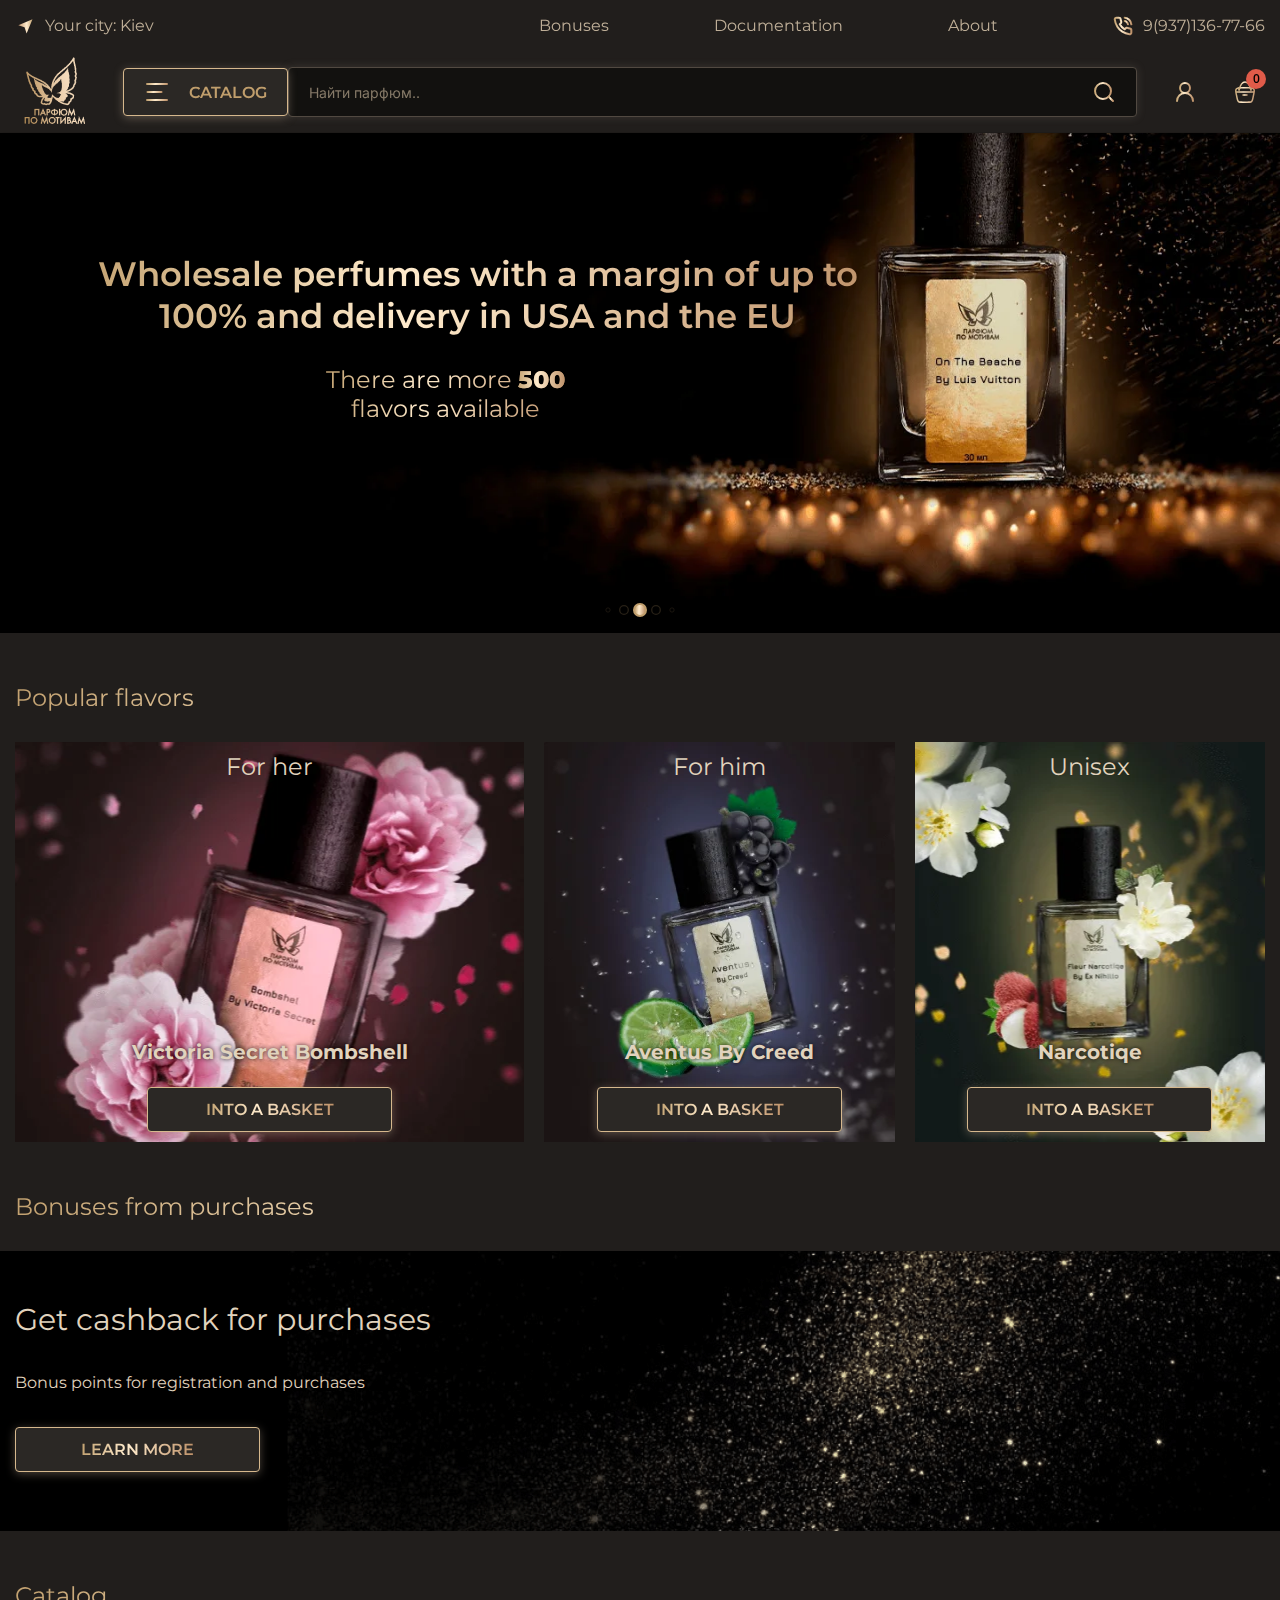
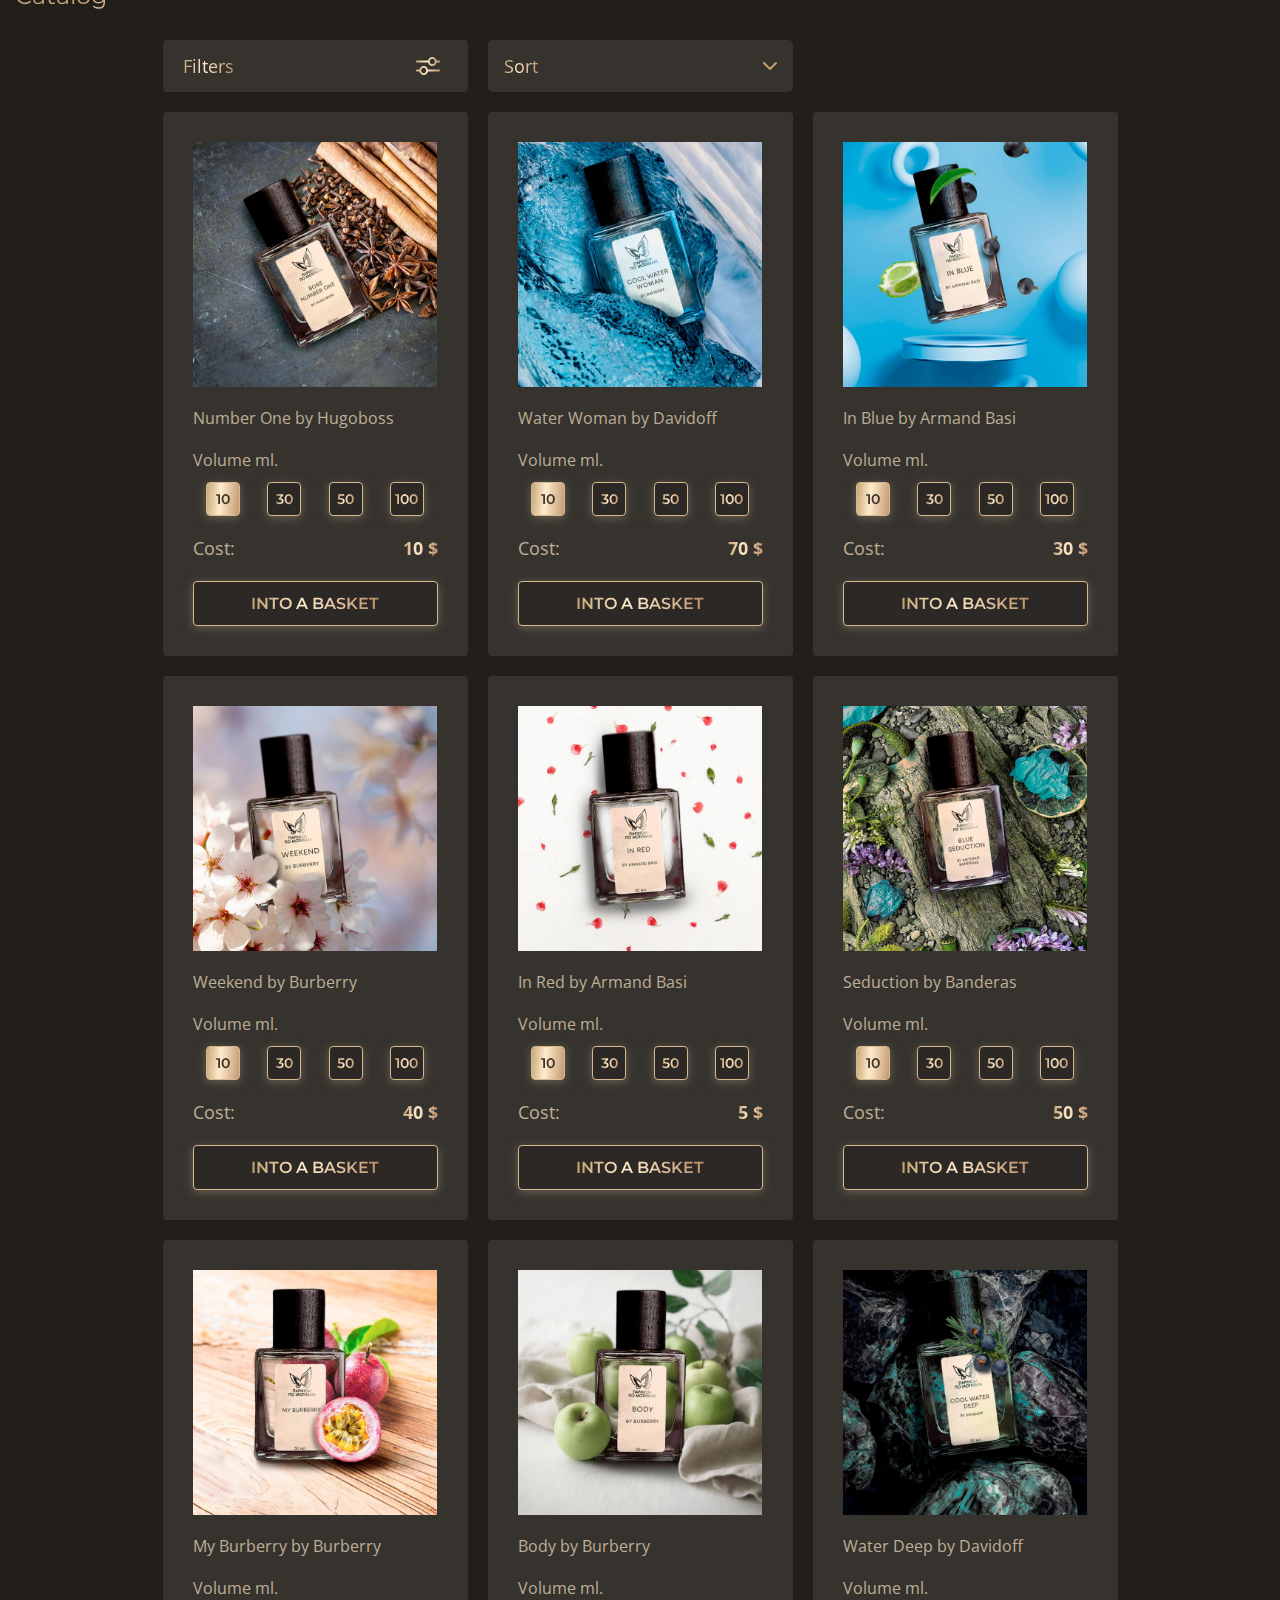
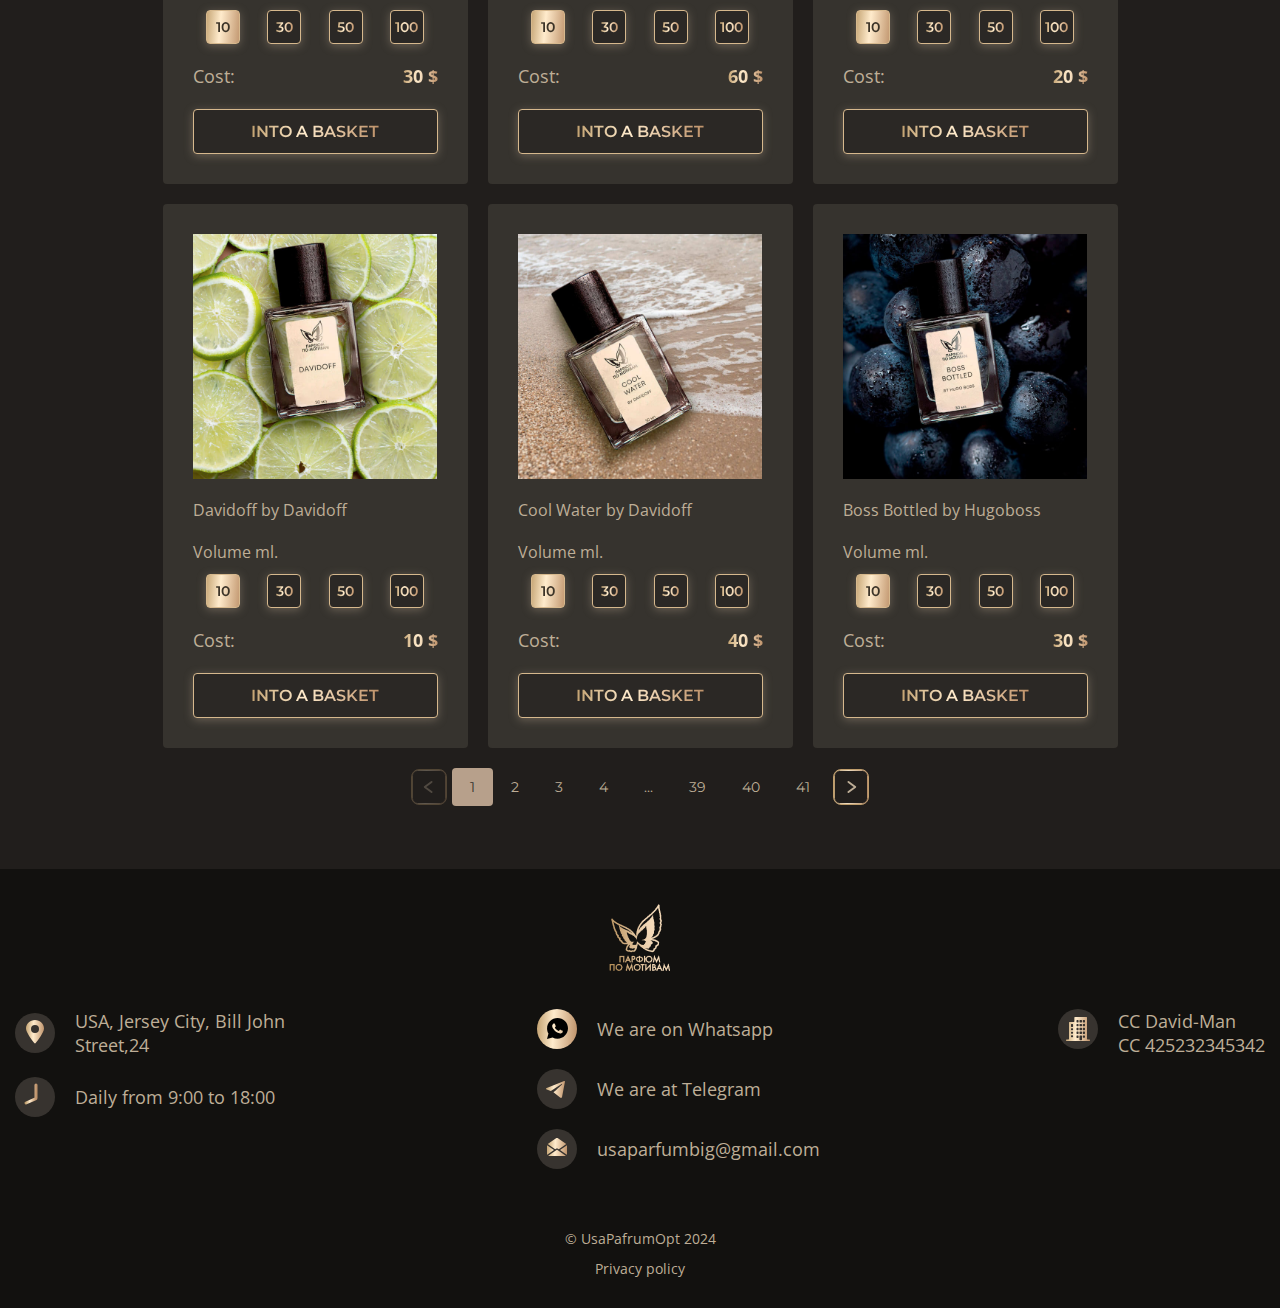
==== commit 67b0d8f7: "Update index.html" ====
--- a/index.html
+++ b/index.html
@@ -193,17 +193,17 @@
     <nav class="mobile-nav">
       <ul class="mobile-nav__list">
         <li class="mobile-nav__list-item">
-          <a href="./bonus-page.html" class="mobile-nav__list-link">
+          <a href=""https://alenvik.github.io/Parfum-Shop/bonus-page.html" class="mobile-nav__list-link">
             Bonuses
           </a>
         </li>
         <li class="mobile-nav__list-item">
-          <a href="./documentation-page.html" class="mobile-nav__list-link">
+         <a href="https://alenvik.github.io/Parfum-Shop/documentation-page.html" class="mobile-nav__list-link">
             Documentation
           </a>
         </li>
         <li class="mobile-nav__list-item">
-          <a href="./aboutus-page.html" class="mobile-nav__list-link">
+          <a href="https://alenvik.github.io/Parfum-Shop/aboutus-page.html" class="mobile-nav__list-link">
             About
           </a>
         </li>
@@ -785,4 +785,4 @@
 
 </body>
 
-</html>+</html>
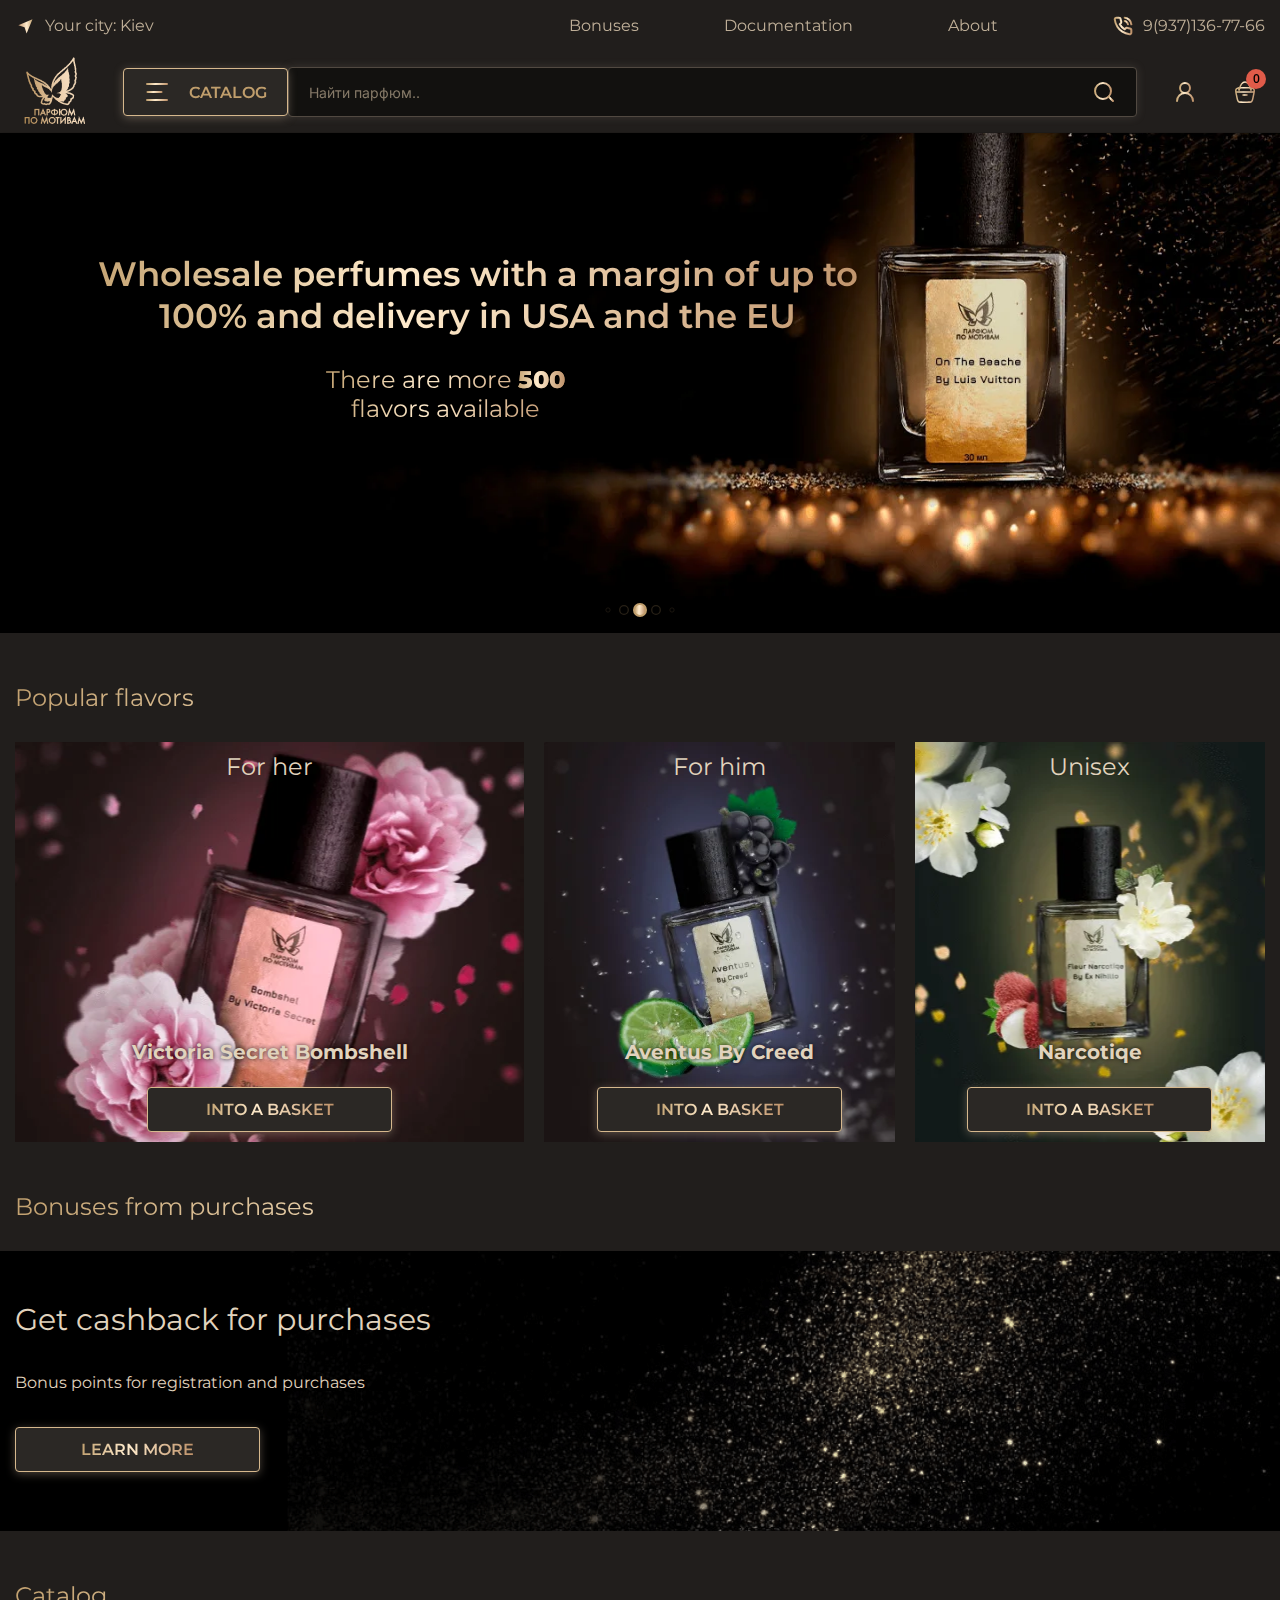
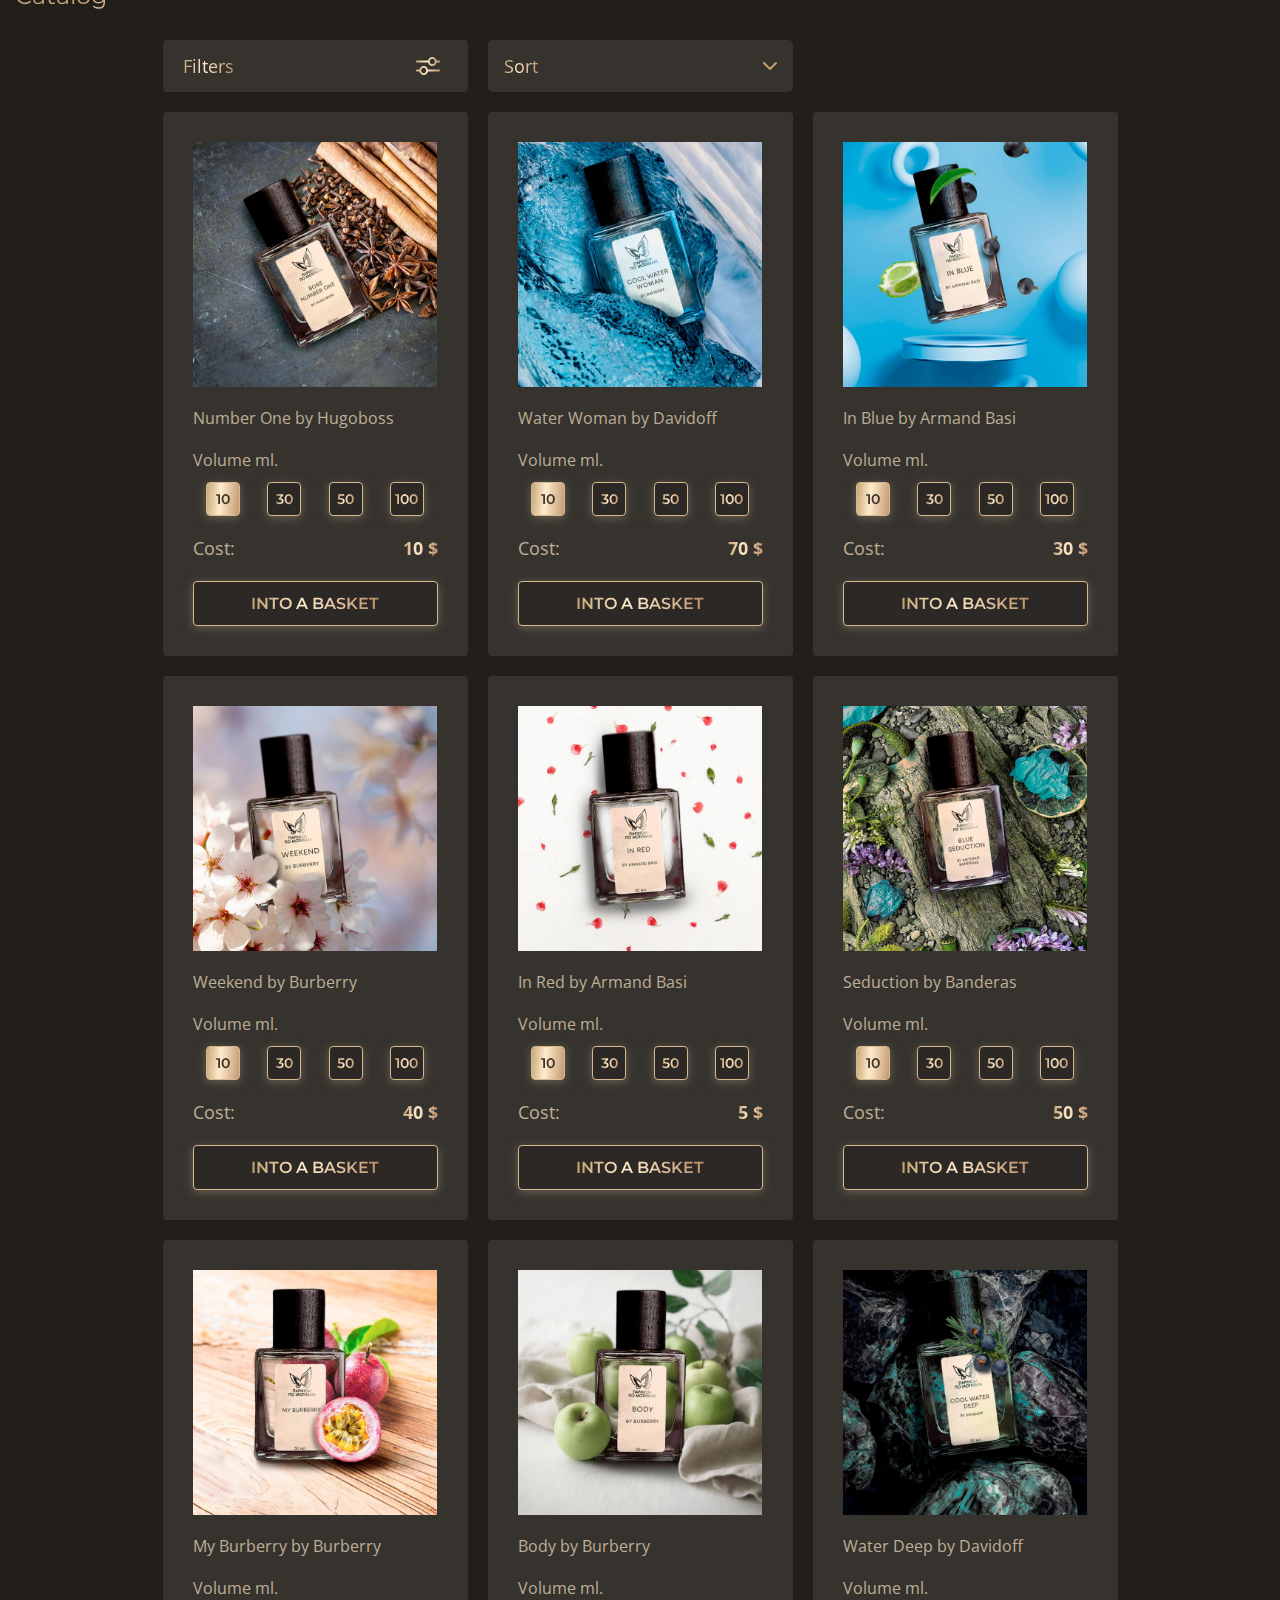
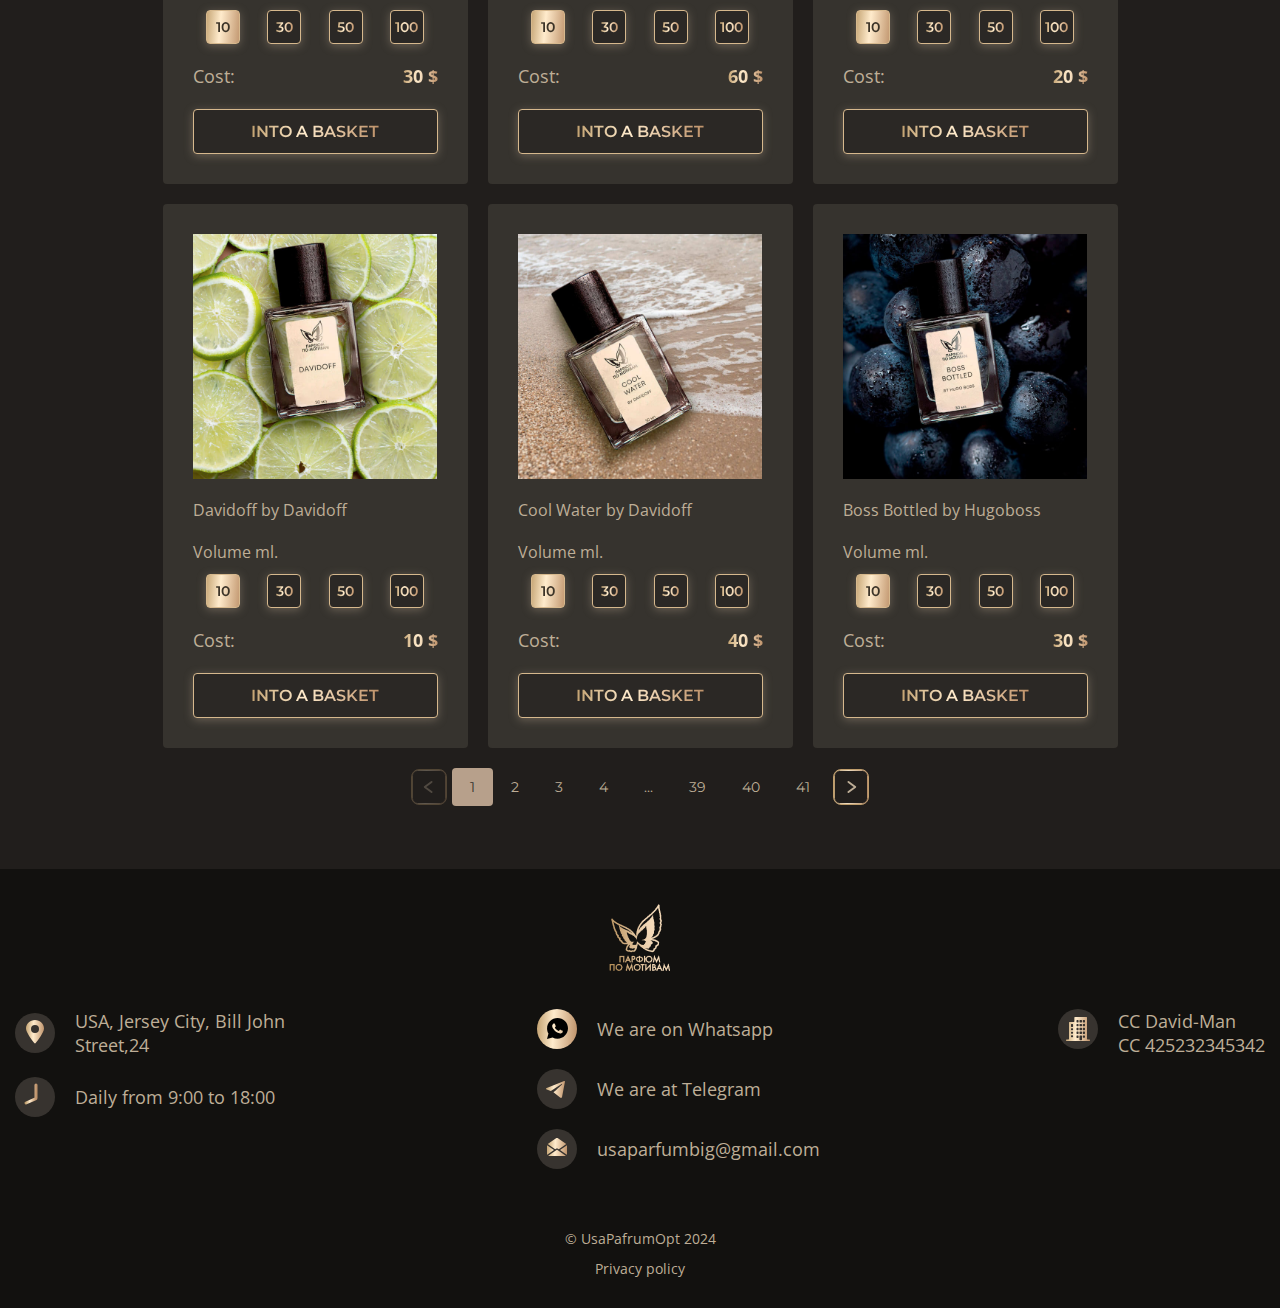
==== commit 1418895b: "Update index.html" ====
--- a/index.html
+++ b/index.html
@@ -31,17 +31,17 @@
         <nav class="nav">
           <ul class="nav__list">
             <li class="nav__list-item">
-              <a href="./../bonus-page.html" class="nav__list-link">
+              <a href=""https://alenvik.github.io/Parfum-Shop/bonus-page.html" class="mobile-nav__list-link">
                 Bonuses
               </a>
             </li>
             <li class="nav__list-item">
-              <a href="./../documentation-page.html" class="nav__list-link">
+    <a href="https://alenvik.github.io/Parfum-Shop/documentation-page.html" class="mobile-nav__list-link">
                 Documentation
               </a>
             </li>
             <li class="nav__list-item">
-              <a href="./../aboutus-page.html" class="nav__list-link">
+              <a href="./aboutus-page.html" class="nav__list-link">
                 About
               </a>
             </li>
@@ -193,7 +193,7 @@
     <nav class="mobile-nav">
       <ul class="mobile-nav__list">
         <li class="mobile-nav__list-item">
-          <a href=""https://alenvik.github.io/Parfum-Shop/bonus-page.html" class="mobile-nav__list-link">
+          <a href="https://alenvik.github.io/Parfum-Shop/bonus-page.html" class="mobile-nav__list-link">
             Bonuses
           </a>
         </li>
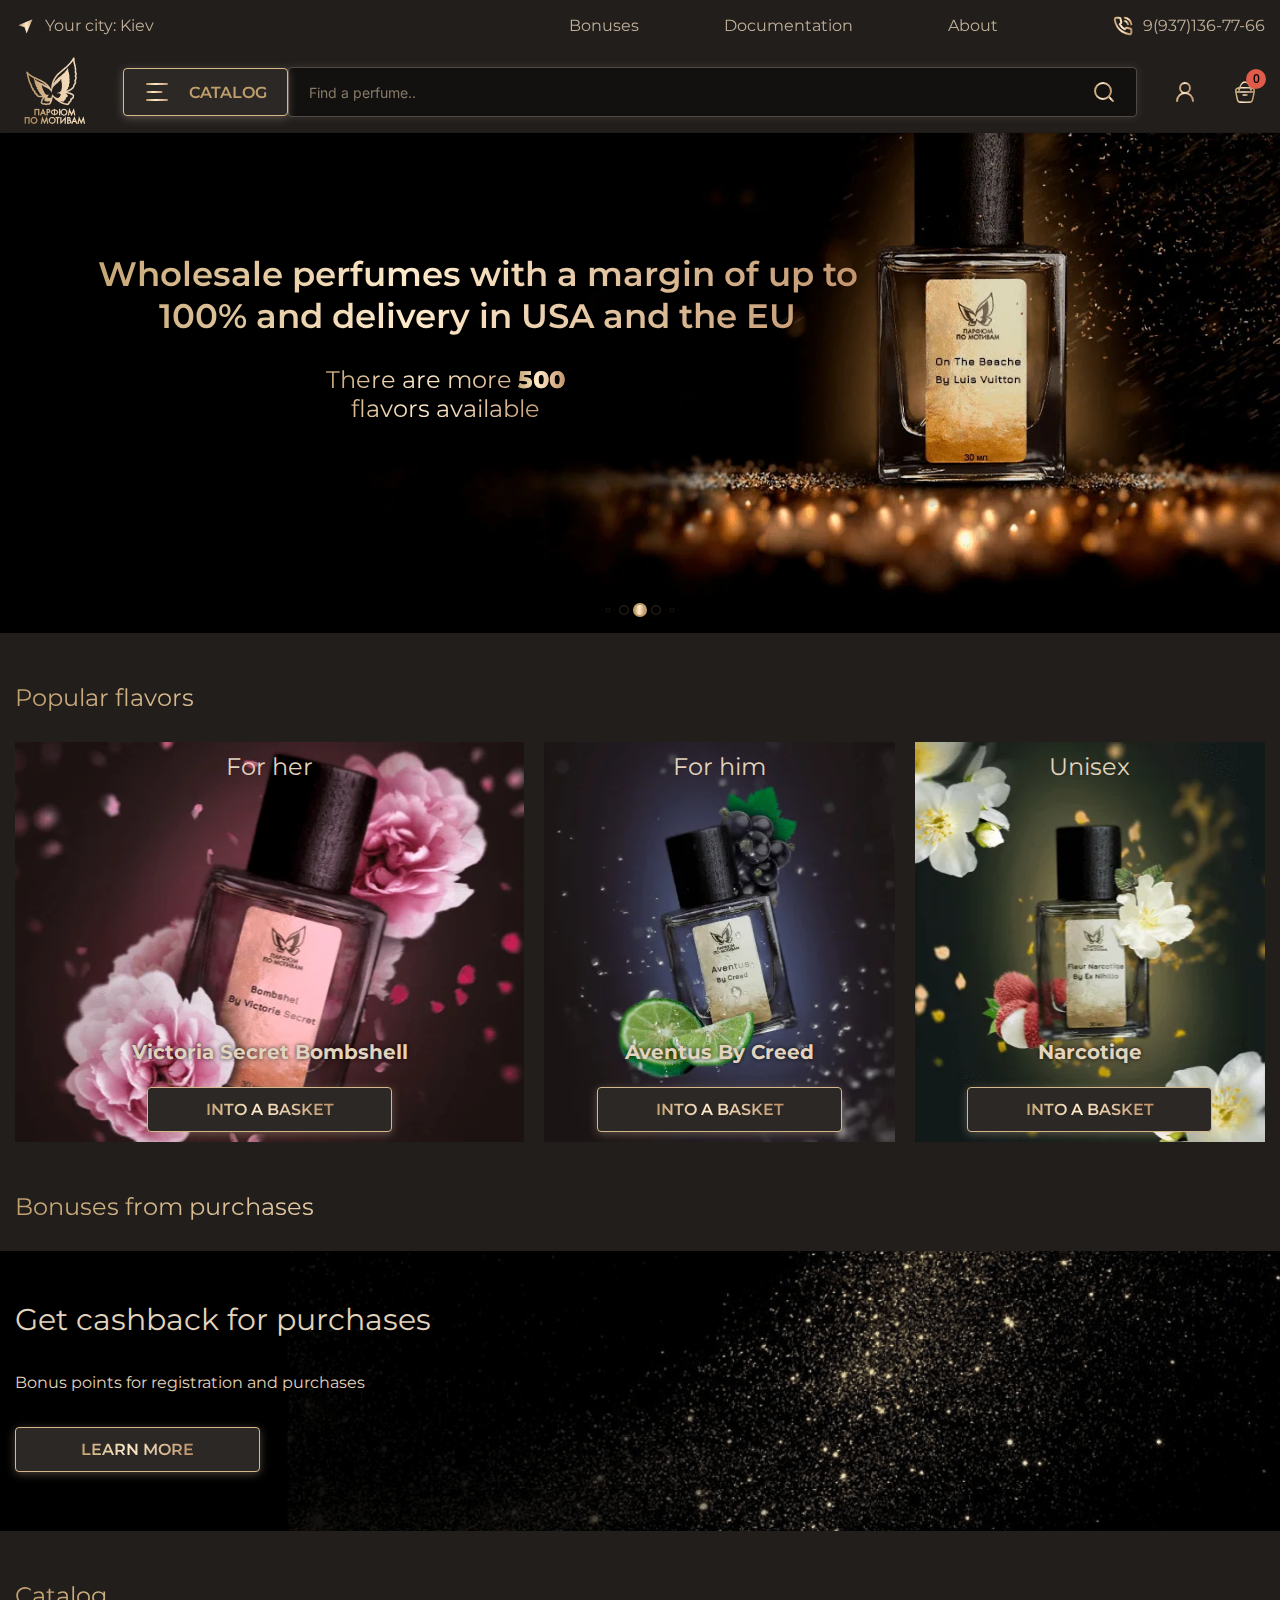
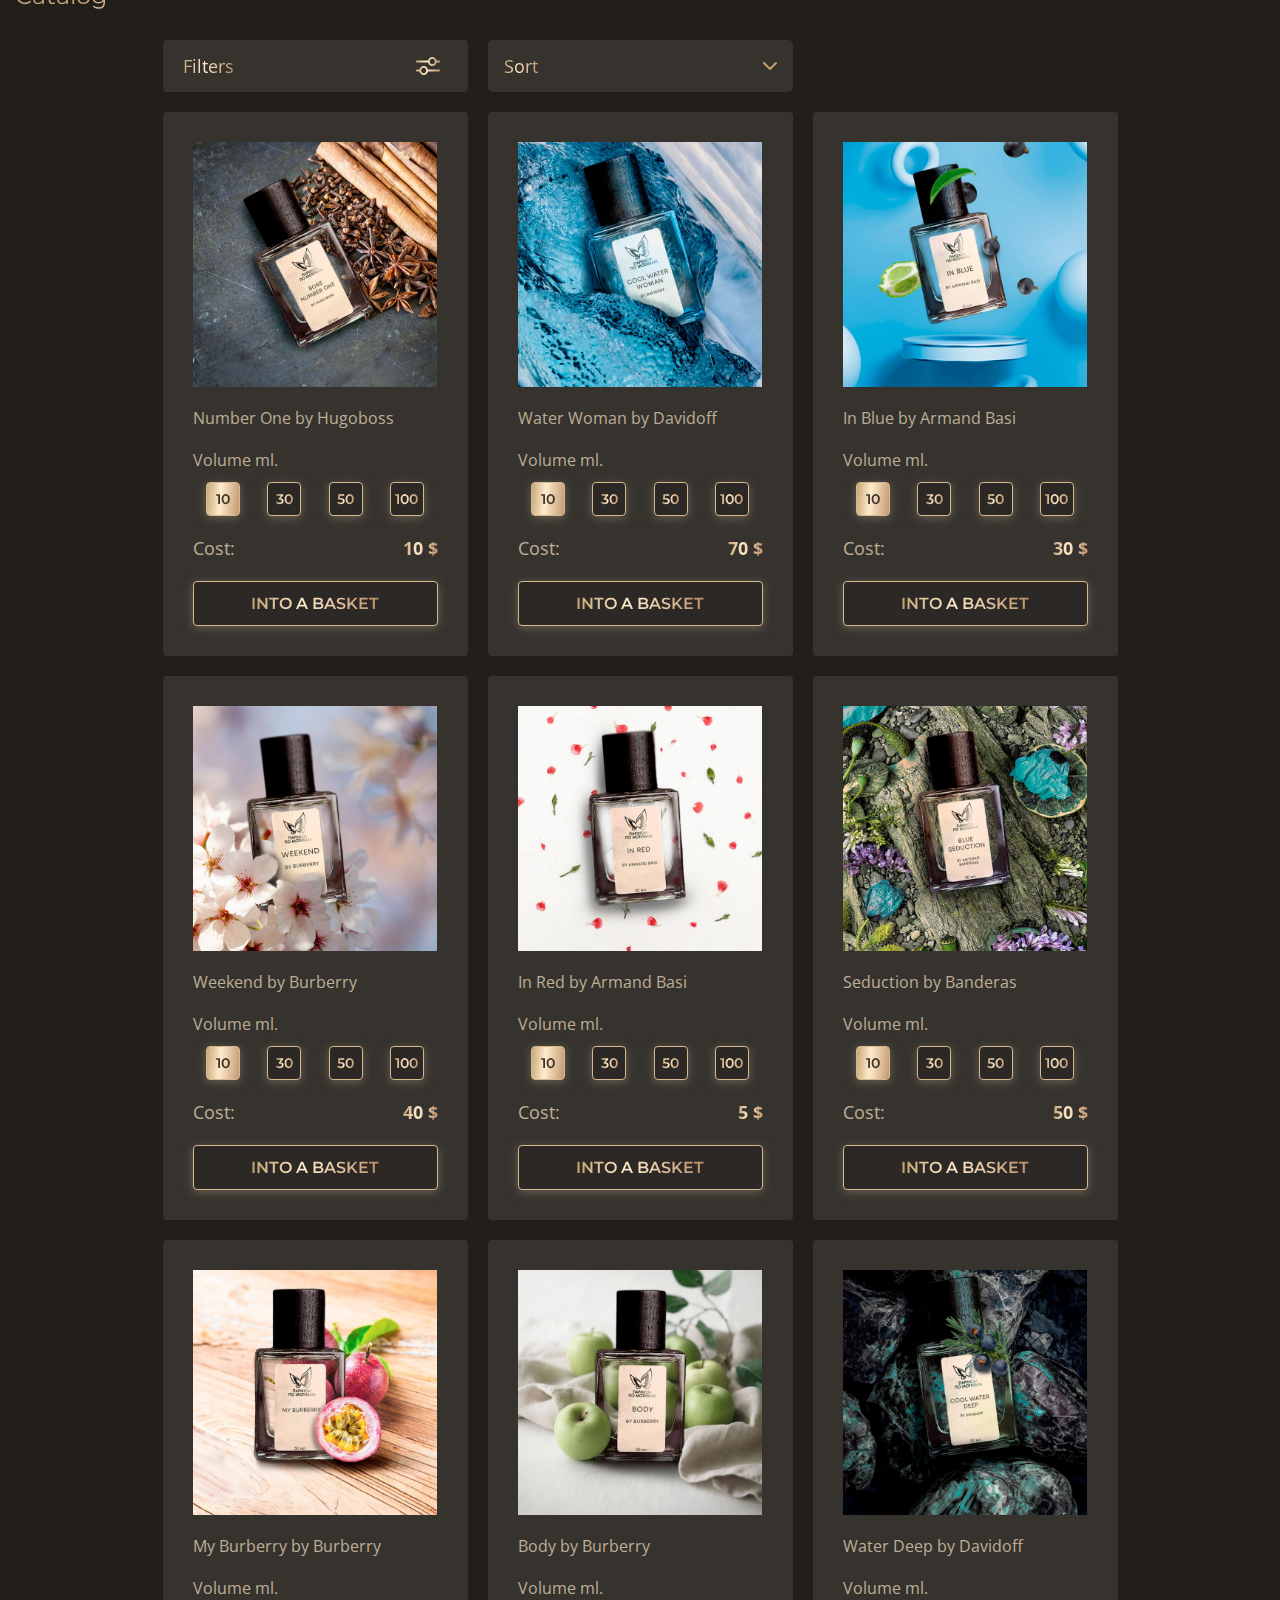
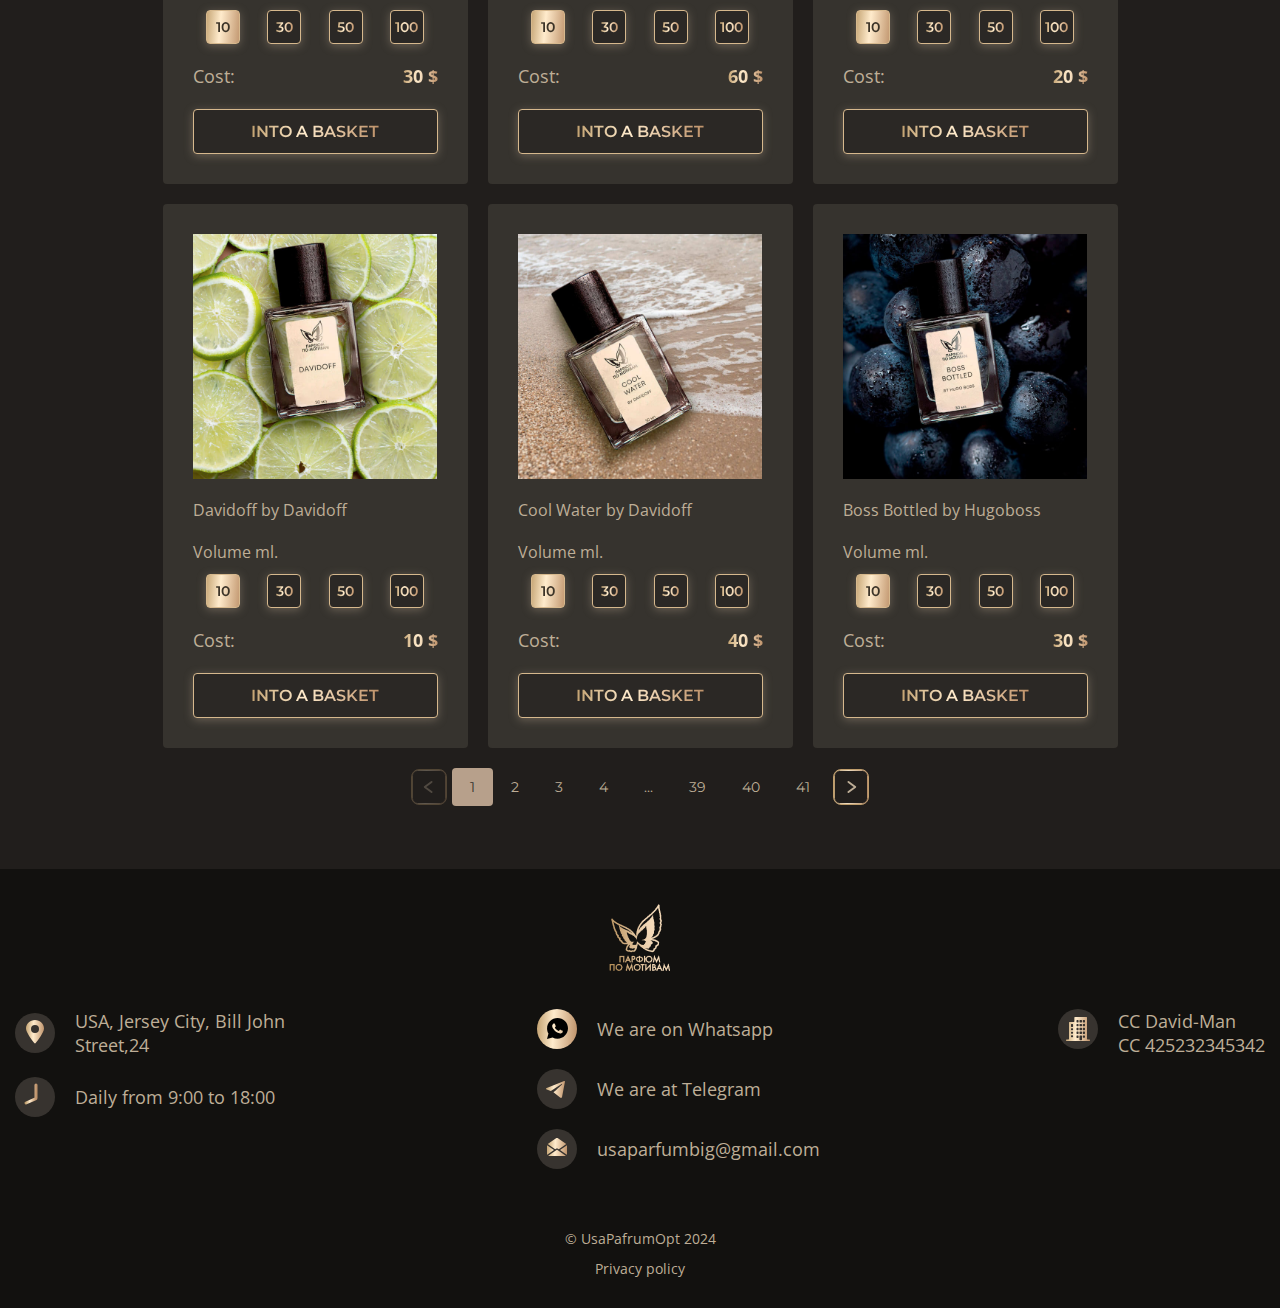
==== commit b4cdf671: "Update index.html" ====
--- a/index.html
+++ b/index.html
@@ -31,12 +31,12 @@
         <nav class="nav">
           <ul class="nav__list">
             <li class="nav__list-item">
-              <a href=""https://alenvik.github.io/Parfum-Shop/bonus-page.html" class="mobile-nav__list-link">
+              <a href="./bonus-page.html" class="mobile-nav__list-link">
                 Bonuses
               </a>
             </li>
             <li class="nav__list-item">
-    <a href="https://alenvik.github.io/Parfum-Shop/documentation-page.html" class="mobile-nav__list-link">
+              <a href="./documentation-page.html" class="mobile-nav__list-link">
                 Documentation
               </a>
             </li>
@@ -60,7 +60,7 @@
           <img class="mobile-form-btn__img" src="./img/icons/search.svg" alt="">
         </button>
         <div class="header__form-logo">
-          <a href="./main-page.html"><img id="headerLogo" class="logo" src="./img/icons/logo.png" alt="pic logo"></a>
+          <a href="./index.html"><img id="headerLogo" class="logo" src="./img/icons/logo.png" alt="pic logo"></a>
         </div>
 
 
@@ -123,7 +123,7 @@
 
         <div class="header__form-search">
           <form class="form">
-            <input class="form-input" type="text" placeholder="Найти парфюм..">
+            <input class="form-input" type="text" placeholder="Find a perfume..">
             <button class="form-btn">
               <img class="form-btn__img" src="./img/icons/search.svg" alt="">
             </button>
@@ -193,17 +193,17 @@
     <nav class="mobile-nav">
       <ul class="mobile-nav__list">
         <li class="mobile-nav__list-item">
-          <a href="https://alenvik.github.io/Parfum-Shop/bonus-page.html" class="mobile-nav__list-link">
+          <a href="./bonus-page.html" class="mobile-nav__list-link">
             Bonuses
           </a>
         </li>
         <li class="mobile-nav__list-item">
-         <a href="https://alenvik.github.io/Parfum-Shop/documentation-page.html" class="mobile-nav__list-link">
+         <a href="./documentation-page.html" class="mobile-nav__list-link">
             Documentation
           </a>
         </li>
         <li class="mobile-nav__list-item">
-          <a href="https://alenvik.github.io/Parfum-Shop/aboutus-page.html" class="mobile-nav__list-link">
+          <a href="./aboutus-page.html" class="mobile-nav__list-link">
             About
           </a>
         </li>
